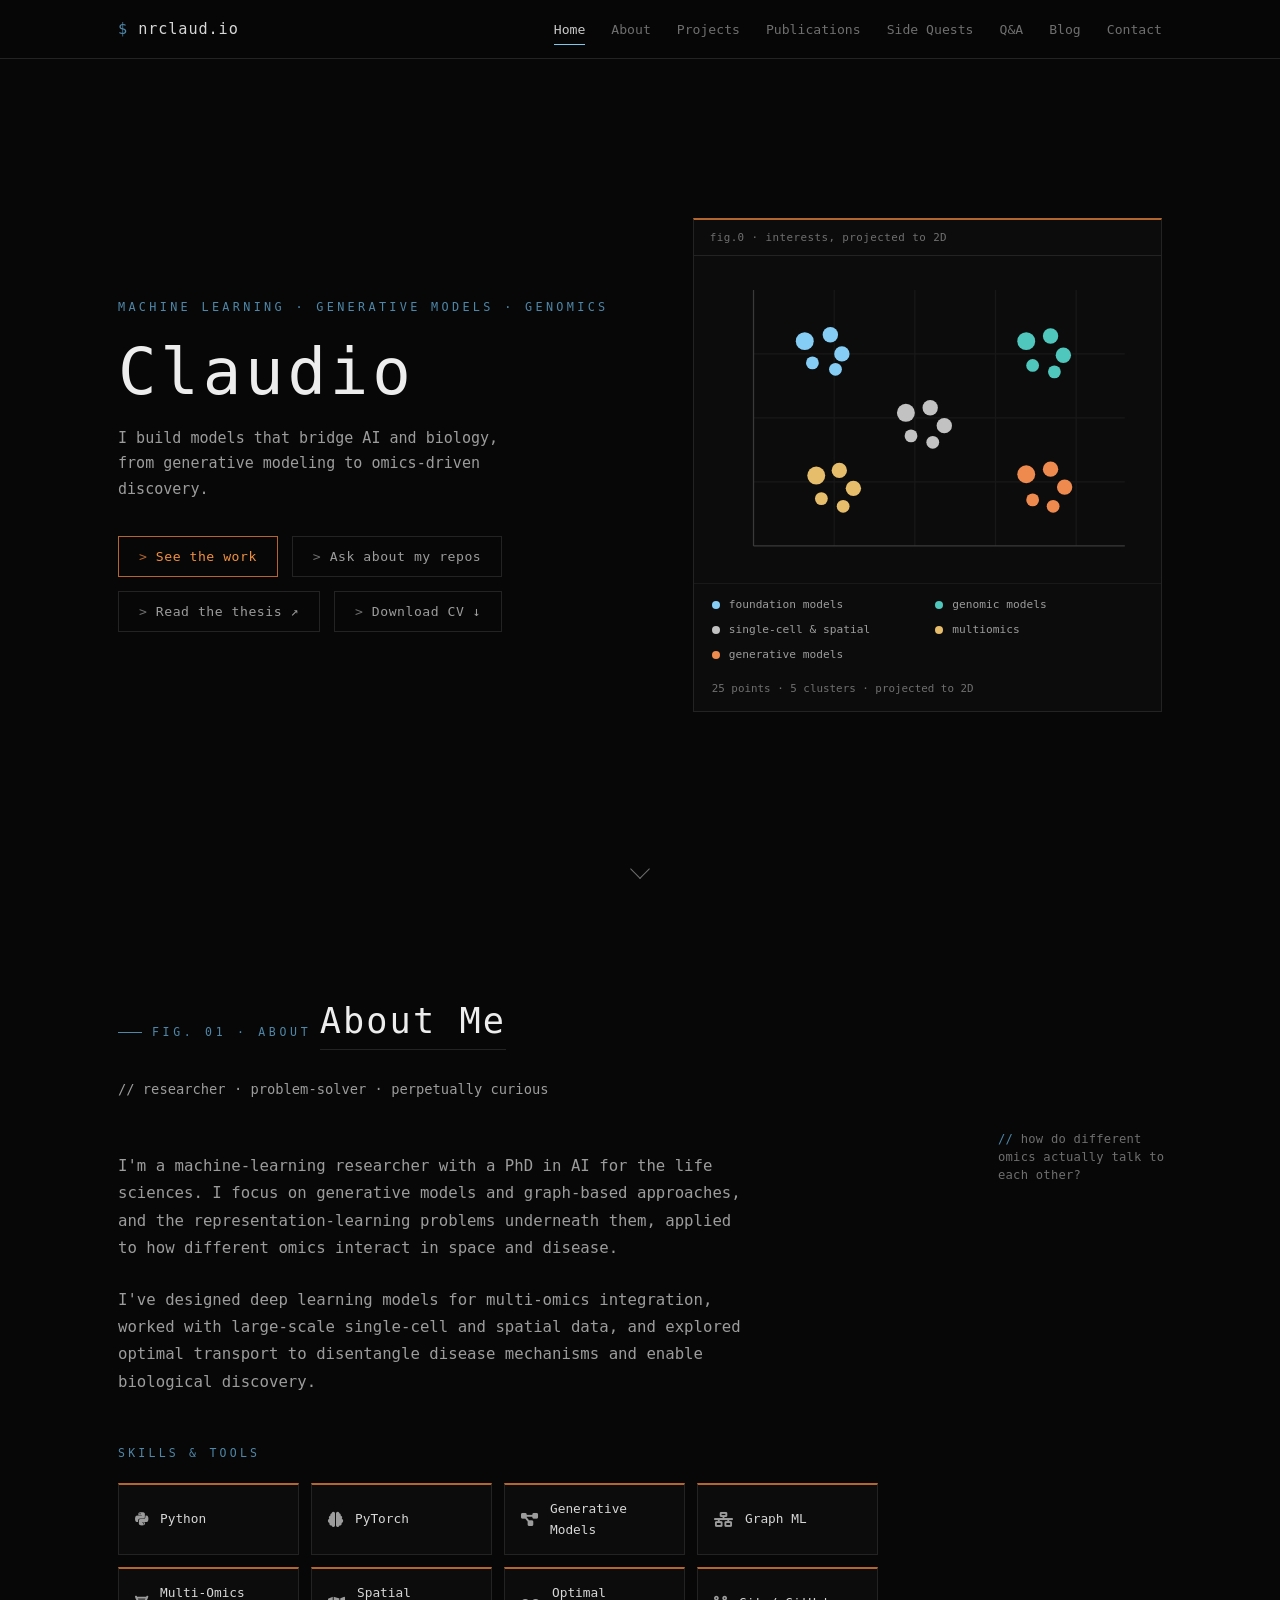
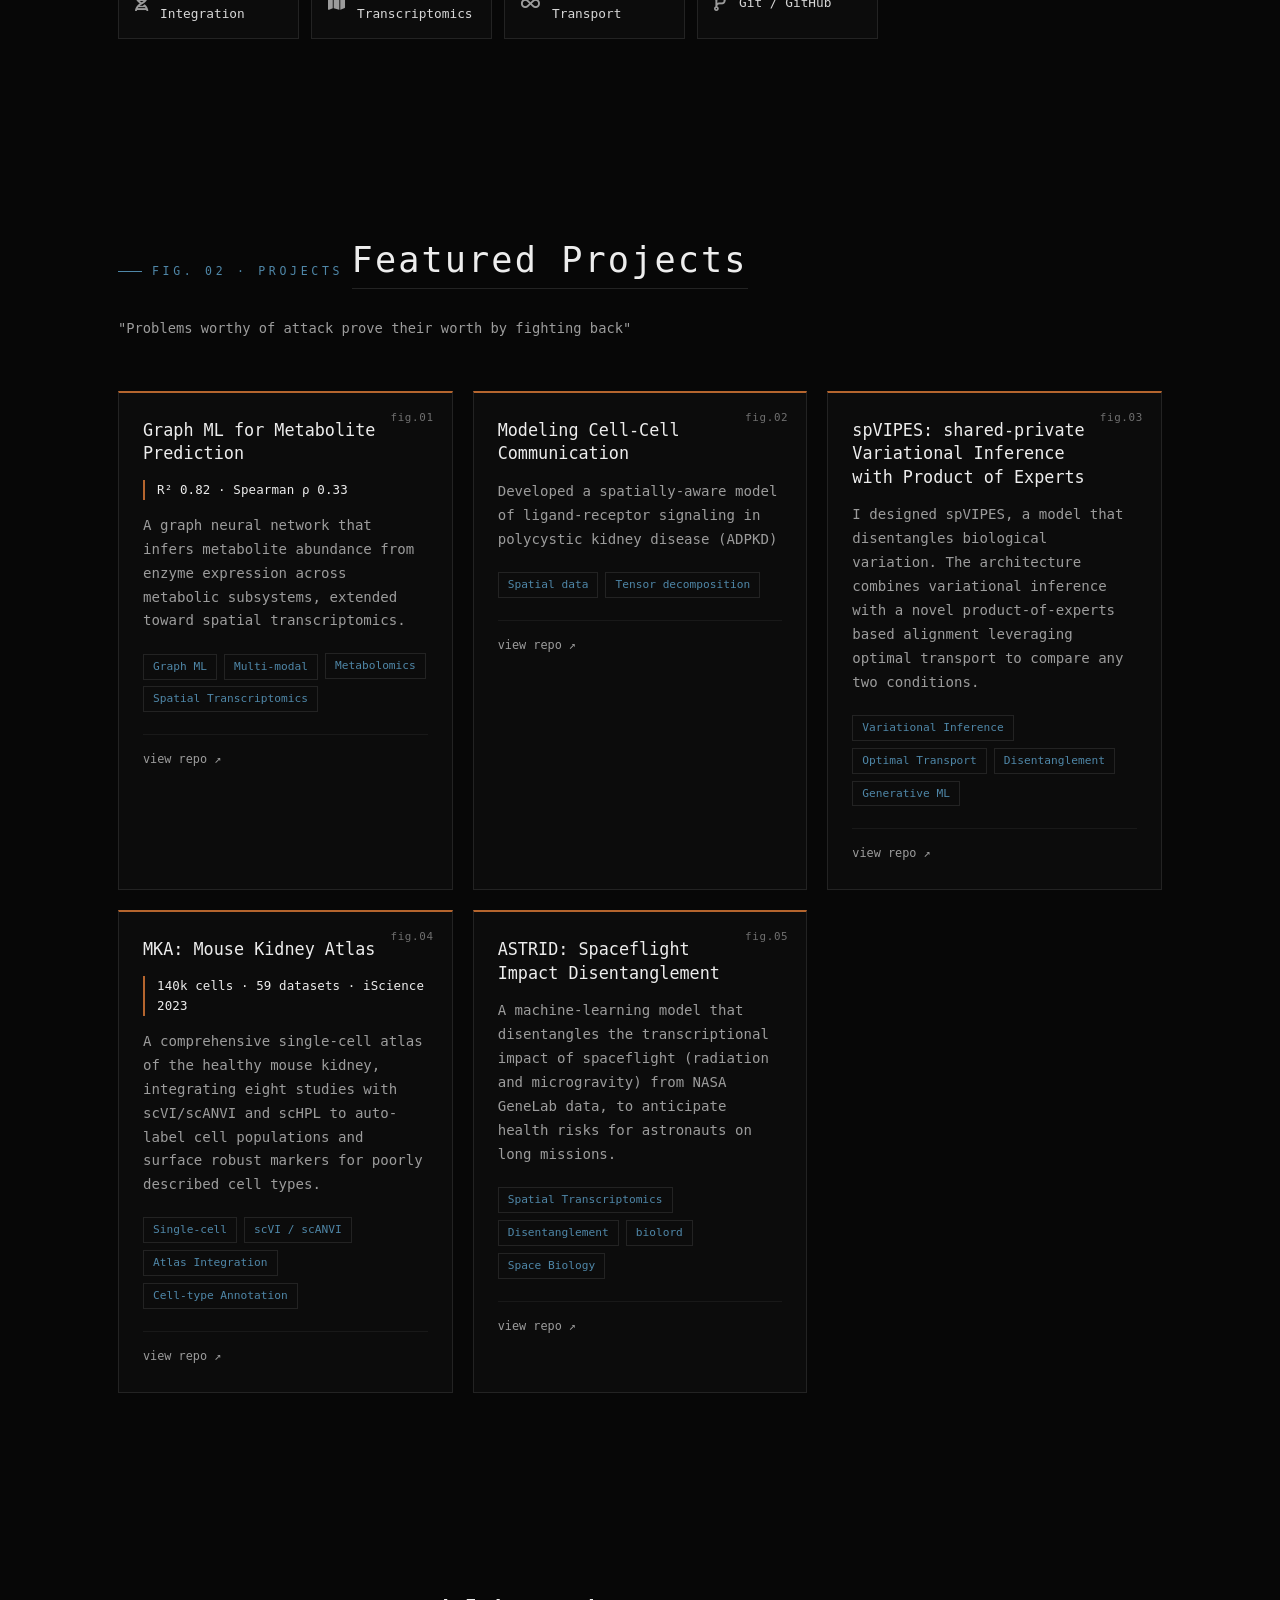
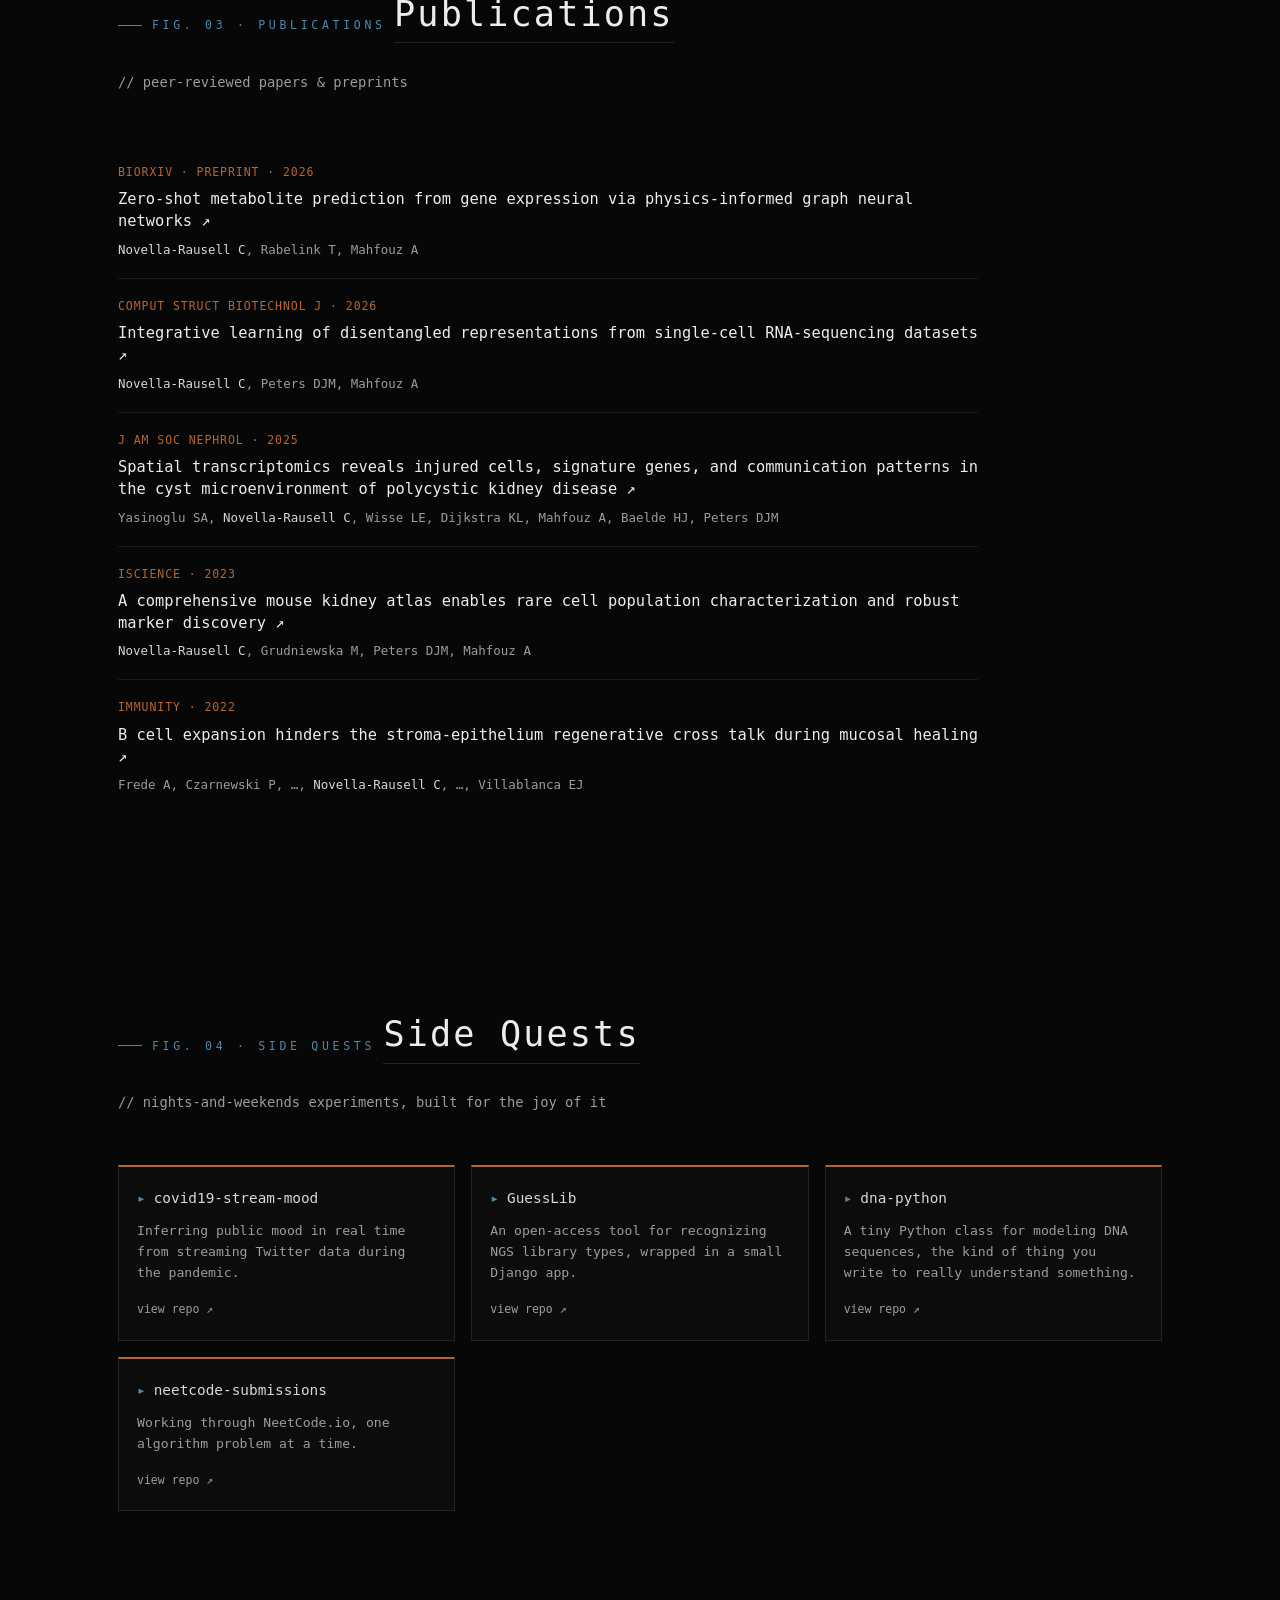
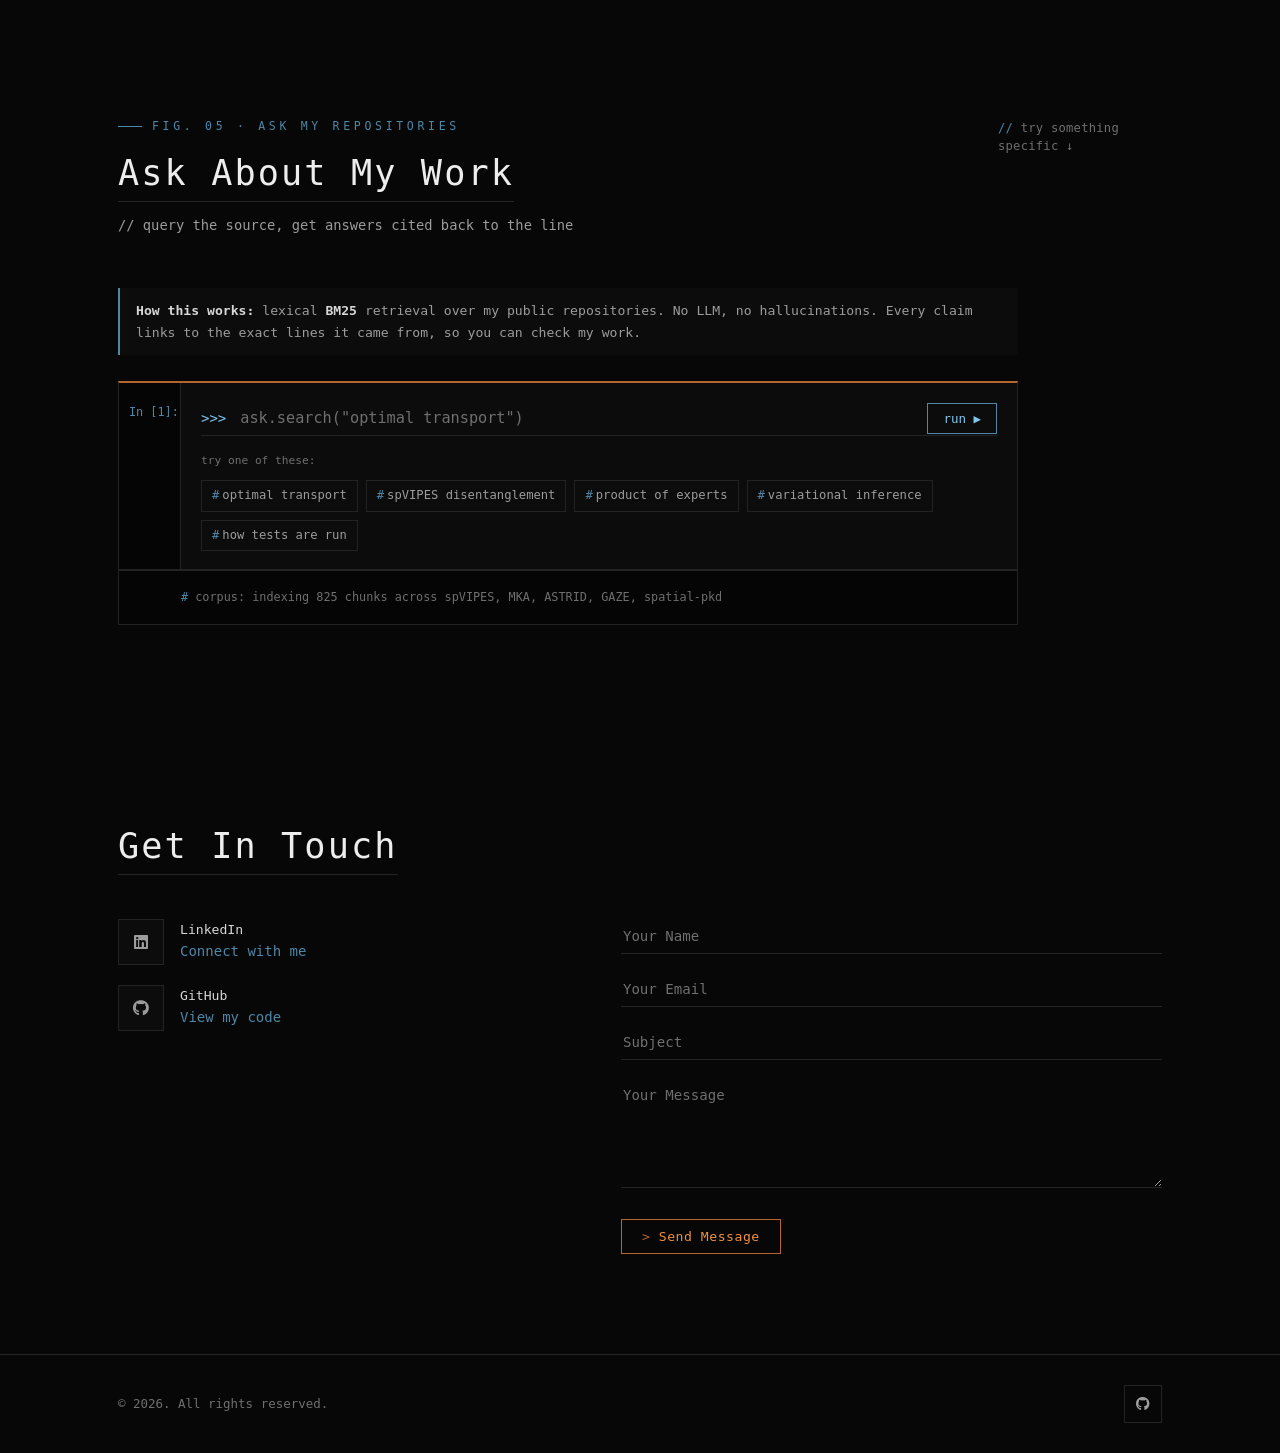
==== index.html @ 0f5644fe "Trim the hero closer Drop "one latent variable at a time"; the hero line ends at "omics-driven disco" ====
<!DOCTYPE html>
<html lang="en">
<head>
    <meta charset="UTF-8">
    <meta name="viewport" content="width=device-width, initial-scale=1.0">
    <title>Claudio Novella-Rausell · ML researcher</title>
    <meta name="description" content="Machine learning researcher building generative models for genomics and the life sciences: diffusion, transformers, and representation learning.">

    <!-- Open Graph / social preview (LinkedIn, applications, etc.) -->
    <meta property="og:title" content="Claudio Novella-Rausell · Machine learning researcher">
    <meta property="og:description" content="I build generative and representation-learning models (diffusion, transformers, optimal transport) and apply them to genomics and the life sciences.">
    <meta property="og:type" content="website">
    <meta property="og:url" content="https://nrclaud.io/">
    <meta name="twitter:card" content="summary">

    <!-- CSS -->
    <link rel="stylesheet" href="css/style.css">

    <!-- Font Awesome for icons -->
    <link rel="stylesheet" href="https://cdnjs.cloudflare.com/ajax/libs/font-awesome/6.0.0/css/all.min.css">
    <!-- Type is the system monospace stack; no web font needed -->
</head>
<body>

<!-- Navigation -->
<nav class="navbar">
    <div class="nav-container">
        <div class="nav-logo">
            <a href="#home">nrclaud.io</a>
        </div>
        <div class="nav-menu">
            <a href="#home" class="nav-link">Home</a>
            <a href="#about" class="nav-link">About</a>
            <a href="#projects" class="nav-link">Projects</a>
            <a href="#publications" class="nav-link">Publications</a>
            <a href="#quests" class="nav-link">Side Quests</a>
            <a href="#qa" class="nav-link">Q&A</a>
            <a href="blog/index.html" class="nav-link">Blog</a>
            <a href="#contact" class="nav-link">Contact</a>
        </div>
        <div class="hamburger">
            <span class="bar"></span>
            <span class="bar"></span>
            <span class="bar"></span>
        </div>
    </div>
</nav>

<!-- Hero Section -->
<section id="home" class="hero">
    <div class="hero-container">
        <div class="hero-content">
            <p class="hero-kicker">Machine learning · Generative models · Genomics</p>
            <h1 class="hero-title">Claudio</h1>
            <p class="hero-description">
                I build models that bridge AI and biology, from generative modeling
                to omics-driven discovery.
            </p>
            <div class="hero-buttons">
                <a href="#projects" class="btn btn-primary">See the work</a>
                <a href="#qa" class="btn btn-secondary">Ask about my repos</a>
                <a href="https://scholarlypublications.universiteitleiden.nl/handle/1887/4247894" class="btn btn-secondary" target="_blank" rel="noopener">Read the thesis &#8599;</a>
                <a href="cv.pdf" class="btn btn-secondary" download="Claudio-CV.pdf">Download CV &#8595;</a>
            </div>
        </div>

        <figure class="hero-figure" aria-hidden="true">
            <svg viewBox="0 0 340 240" role="img" aria-label="A scatter plot of research interests: foundation models, genomic models, single-cell and spatial, multiomics, and generative models">
                <!-- faint grid -->
                <g stroke="#181818" stroke-width="1">
                    <line x1="97"  y1="14" x2="97"  y2="214"/>
                    <line x1="160" y1="14" x2="160" y2="214"/>
                    <line x1="223" y1="14" x2="223" y2="214"/>
                    <line x1="286" y1="14" x2="286" y2="214"/>
                    <line x1="34" y1="64"  x2="324" y2="64"/>
                    <line x1="34" y1="114" x2="324" y2="114"/>
                    <line x1="34" y1="164" x2="324" y2="164"/>
                </g>
                <!-- axes -->
                <line x1="34" y1="14" x2="34" y2="214" stroke="#3a3a3a" stroke-width="1"/>
                <line x1="34" y1="214" x2="324" y2="214" stroke="#3a3a3a" stroke-width="1"/>

                <!-- foundation models (gulf blue) -->
                <g fill="#86cdf5">
                    <circle class="dot" cx="74"  cy="54"  r="7" style="animation-delay:.0s"/>
                    <circle class="dot" cx="94"  cy="49"  r="6" style="animation-delay:.5s"/>
                    <circle class="dot" cx="103" cy="64"  r="6" style="animation-delay:1.0s"/>
                    <circle class="dot" cx="80"  cy="71"  r="5" style="animation-delay:1.5s"/>
                    <circle class="dot" cx="98"  cy="76"  r="5" style="animation-delay:2.0s"/>
                </g>
                <!-- genomic models (teal) -->
                <g fill="#4fc7bd">
                    <circle class="dot" cx="247" cy="54"  r="7" style="animation-delay:.3s"/>
                    <circle class="dot" cx="266" cy="50"  r="6" style="animation-delay:.8s"/>
                    <circle class="dot" cx="276" cy="65"  r="6" style="animation-delay:1.3s"/>
                    <circle class="dot" cx="252" cy="73"  r="5" style="animation-delay:1.8s"/>
                    <circle class="dot" cx="269" cy="78"  r="5" style="animation-delay:2.3s"/>
                </g>
                <!-- single-cell & spatial (grey) -->
                <g fill="#c2c2c2">
                    <circle class="dot" cx="153" cy="110" r="7" style="animation-delay:.15s"/>
                    <circle class="dot" cx="172" cy="106" r="6" style="animation-delay:.65s"/>
                    <circle class="dot" cx="183" cy="120" r="6" style="animation-delay:1.15s"/>
                    <circle class="dot" cx="157" cy="128" r="5" style="animation-delay:1.65s"/>
                    <circle class="dot" cx="174" cy="133" r="5" style="animation-delay:2.15s"/>
                </g>
                <!-- multiomics (gold) -->
                <g fill="#e6bd6a">
                    <circle class="dot" cx="83"  cy="159" r="7" style="animation-delay:.4s"/>
                    <circle class="dot" cx="101" cy="155" r="6" style="animation-delay:.9s"/>
                    <circle class="dot" cx="112" cy="169" r="6" style="animation-delay:1.4s"/>
                    <circle class="dot" cx="87"  cy="177" r="5" style="animation-delay:1.9s"/>
                    <circle class="dot" cx="104" cy="183" r="5" style="animation-delay:2.4s"/>
                </g>
                <!-- generative models (gulf orange) -->
                <g fill="#ef8a4f">
                    <circle class="dot" cx="247" cy="158" r="7" style="animation-delay:.25s"/>
                    <circle class="dot" cx="266" cy="154" r="6" style="animation-delay:.75s"/>
                    <circle class="dot" cx="277" cy="168" r="6" style="animation-delay:1.25s"/>
                    <circle class="dot" cx="252" cy="178" r="5" style="animation-delay:1.75s"/>
                    <circle class="dot" cx="268" cy="183" r="5" style="animation-delay:2.25s"/>
                </g>
            </svg>
            <ul class="fig-legend">
                <li><span class="sw" style="background:#86cdf5"></span>foundation models</li>
                <li><span class="sw" style="background:#4fc7bd"></span>genomic models</li>
                <li><span class="sw" style="background:#c2c2c2"></span>single-cell &amp; spatial</li>
                <li><span class="sw" style="background:#e6bd6a"></span>multiomics</li>
                <li><span class="sw" style="background:#ef8a4f"></span>generative models</li>
            </ul>
            <figcaption>25 points &middot; 5 clusters &middot; projected to 2D</figcaption>
        </figure>
    </div>
    <div class="scroll-indicator">
        <div class="scroll-arrow"></div>
    </div>
</section>

<!-- About Section -->
<section id="about" class="about">
    <div class="container">
        <aside class="margin-note" style="top: 130px; right: 24px;">how do different omics actually talk to each other?</aside>
        <div class="section-header">
            <div class="fig-label">Fig. 01 &middot; About</div>
            <h2 class="section-title">About Me</h2>
            <p class="section-subtitle">// researcher · problem-solver · perpetually curious</p>
        </div>
        <div class="about-content">
            <div class="about-text">
                <p>
                    I'm a machine-learning researcher with a PhD in AI for the life sciences.
                    I focus on generative models and graph-based approaches, and the representation-learning
                    problems underneath them, applied to how different omics interact in space and disease.
                </p>
                <p>
                    I've designed deep learning models for multi-omics integration, worked with large-scale single-cell and spatial data,
                    and explored optimal transport to disentangle disease mechanisms and enable biological discovery.
                </p>

                <div class="skills">
                    <h3>Skills & Tools</h3>
                    <div class="skills-grid">
                        <div class="skill-item"><i class="fab fa-python"></i> <span>Python</span></div>
                        <div class="skill-item"><i class="fas fa-brain"></i> <span>PyTorch</span></div>
                        <div class="skill-item"><i class="fas fa-project-diagram"></i> <span>Generative Models</span></div>
                        <div class="skill-item"><i class="fas fa-network-wired"></i> <span>Graph ML</span></div>
                        <div class="skill-item"><i class="fas fa-dna"></i> <span>Multi-Omics Integration</span></div>
                        <div class="skill-item"><i class="fas fa-map"></i> <span>Spatial Transcriptomics</span></div>
                        <div class="skill-item"><i class="fas fa-infinity"></i> <span>Optimal Transport</span></div>
                        <div class="skill-item"><i class="fas fa-code-branch"></i> <span>Git / GitHub</span></div>
                    </div>
                </div>
            </div>
        </div>
    </div>
</section>

<!-- Projects Section -->
<section id="projects" class="projects">
    <div class="container">
        <div class="section-header">
            <div class="fig-label">Fig. 02 &middot; Projects</div>
            <h2 class="section-title">Featured Projects</h2>
            <p class="section-subtitle">"Problems worthy of attack prove their worth by fighting back"</p>
        </div>
        <div class="projects-grid">
            <a class="project-card" href="https://github.com/nrclaudio/GAZE" target="_blank" rel="noopener">
                <div class="project-content">
                    <h3 class="project-title">Graph ML for Metabolite Prediction</h3>
                    <p class="project-metric">R&sup2; 0.82 &middot; Spearman ρ 0.33</p>
                    <p class="project-description">
                        A graph neural network that infers metabolite abundance from enzyme
                        expression across metabolic subsystems, extended toward spatial transcriptomics.
                    </p>
                    <div class="project-technologies">
                        <span class="tech-tag">Graph ML</span>
                        <span class="tech-tag">Multi-modal</span>
                        <span class="tech-tag">Metabolomics</span>
                        <span class="tech-tag">Spatial Transcriptomics</span>
                    </div>
                </div>
            </a>

            <a class="project-card" href="https://github.com/nrclaudio/spatial-pkd" target="_blank" rel="noopener">
                <div class="project-content">
                    <h3 class="project-title">Modeling Cell-Cell Communication</h3>
                    <p class="project-description">
                        Developed a spatially-aware model of ligand-receptor signaling in polycystic kidney disease (ADPKD)
                    </p>
                    <div class="project-technologies">
                        <span class="tech-tag">Spatial data</span>
                        <span class="tech-tag">Tensor decomposition</span>
                    </div>
                </div>
            </a>

            <a class="project-card" href="https://github.com/nrclaudio/spVIPES" target="_blank" rel="noopener">
                <div class="project-content">
                    <h3 class="project-title">spVIPES: shared-private Variational Inference with Product of Experts</h3>
                    <p class="project-description">
                        I designed spVIPES, a model that disentangles biological variation.
                        The architecture combines variational inference with a novel product-of-experts based alignment leveraging optimal transport to compare any two conditions.
                    </p>
                    <div class="project-technologies">
                        <span class="tech-tag">Variational Inference</span>
                        <span class="tech-tag">Optimal Transport</span>
                        <span class="tech-tag">Disentanglement</span>
                        <span class="tech-tag">Generative ML</span>
                    </div>
                </div>
            </a>

            <a class="project-card" href="https://github.com/nrclaudio/MKA" target="_blank" rel="noopener">
                <div class="project-content">
                    <h3 class="project-title">MKA: Mouse Kidney Atlas</h3>
                    <p class="project-metric">140k cells &middot; 59 datasets &middot; iScience 2023</p>
                    <p class="project-description">
                        A comprehensive single-cell atlas of the healthy mouse kidney, integrating eight studies
                        with scVI/scANVI and scHPL to auto-label cell populations and surface robust markers
                        for poorly described cell types.
                    </p>
                    <div class="project-technologies">
                        <span class="tech-tag">Single-cell</span>
                        <span class="tech-tag">scVI / scANVI</span>
                        <span class="tech-tag">Atlas Integration</span>
                        <span class="tech-tag">Cell-type Annotation</span>
                    </div>
                </div>
            </a>

            <a class="project-card" href="https://github.com/nrclaudio/ASTRID" target="_blank" rel="noopener">
                <div class="project-content">
                    <h3 class="project-title">ASTRID: Spaceflight Impact Disentanglement</h3>
                    <p class="project-description">
                        A machine-learning model that disentangles the transcriptional impact of spaceflight
                        (radiation and microgravity) from NASA GeneLab data, to anticipate health
                        risks for astronauts on long missions.
                    </p>
                    <div class="project-technologies">
                        <span class="tech-tag">Spatial Transcriptomics</span>
                        <span class="tech-tag">Disentanglement</span>
                        <span class="tech-tag">biolord</span>
                        <span class="tech-tag">Space Biology</span>
                    </div>
                </div>
            </a>

        </div>
    </div>
</section>

<!-- Publications Section -->
<section id="publications" class="publications">
    <div class="container">
        <div class="section-header">
            <div class="fig-label">Fig. 03 &middot; Publications</div>
            <h2 class="section-title">Publications</h2>
            <p class="section-subtitle">// peer-reviewed papers &amp; preprints</p>
        </div>
        <ol class="pub-list">
            <li class="pub">
                <div class="pub-venue">bioRxiv &middot; Preprint &middot; 2026</div>
                <a class="pub-title" href="https://www.biorxiv.org/content/10.64898/2026.06.29.735073v1" target="_blank" rel="noopener">Zero-shot metabolite prediction from gene expression via physics-informed graph neural networks &#8599;</a>
                <div class="pub-authors"><span class="me">Novella-Rausell C</span>, Rabelink T, Mahfouz A</div>
            </li>
            <li class="pub">
                <div class="pub-venue">Comput Struct Biotechnol J &middot; 2026</div>
                <a class="pub-title" href="https://doi.org/10.34133/csbj.0015" target="_blank" rel="noopener">Integrative learning of disentangled representations from single-cell RNA-sequencing datasets &#8599;</a>
                <div class="pub-authors"><span class="me">Novella-Rausell C</span>, Peters DJM, Mahfouz A</div>
            </li>
            <li class="pub">
                <div class="pub-venue">J Am Soc Nephrol &middot; 2025</div>
                <a class="pub-title" href="https://doi.org/10.1681/asn.0000000894" target="_blank" rel="noopener">Spatial transcriptomics reveals injured cells, signature genes, and communication patterns in the cyst microenvironment of polycystic kidney disease &#8599;</a>
                <div class="pub-authors">Yasinoglu SA, <span class="me">Novella-Rausell C</span>, Wisse LE, Dijkstra KL, Mahfouz A, Baelde HJ, Peters DJM</div>
            </li>
            <li class="pub">
                <div class="pub-venue">iScience &middot; 2023</div>
                <a class="pub-title" href="https://doi.org/10.1016/j.isci.2023.106877" target="_blank" rel="noopener">A comprehensive mouse kidney atlas enables rare cell population characterization and robust marker discovery &#8599;</a>
                <div class="pub-authors"><span class="me">Novella-Rausell C</span>, Grudniewska M, Peters DJM, Mahfouz A</div>
            </li>
            <li class="pub">
                <div class="pub-venue">Immunity &middot; 2022</div>
                <a class="pub-title" href="https://doi.org/10.1016/j.immuni.2022.11.002" target="_blank" rel="noopener">B cell expansion hinders the stroma-epithelium regenerative cross talk during mucosal healing &#8599;</a>
                <div class="pub-authors">Frede A, Czarnewski P, &hellip;, <span class="me">Novella-Rausell C</span>, &hellip;, Villablanca EJ</div>
            </li>
        </ol>
    </div>
</section>

<!-- Side Quests Section -->
<section id="quests" class="quests">
    <div class="container">
        <div class="section-header">
            <div class="fig-label">Fig. 04 &middot; Side Quests</div>
            <h2 class="section-title">Side Quests</h2>
            <p class="section-subtitle">// nights-and-weekends experiments, built for the joy of it</p>
        </div>
        <div class="quest-grid">
            <a class="quest-card" href="https://github.com/nrclaudio/covid19-stream-mood" target="_blank" rel="noopener">
                <div class="quest-name">covid19-stream-mood</div>
                <p class="quest-desc">Inferring public mood in real time from streaming Twitter data during the pandemic.</p>
                <span class="quest-arrow">view repo &#8599;</span>
            </a>
            <a class="quest-card" href="https://github.com/nrclaudio/GuessLib" target="_blank" rel="noopener">
                <div class="quest-name">GuessLib</div>
                <p class="quest-desc">An open-access tool for recognizing NGS library types, wrapped in a small Django app.</p>
                <span class="quest-arrow">view repo &#8599;</span>
            </a>
            <a class="quest-card" href="https://github.com/nrclaudio/dna-python" target="_blank" rel="noopener">
                <div class="quest-name">dna-python</div>
                <p class="quest-desc">A tiny Python class for modeling DNA sequences, the kind of thing you write to really understand something.</p>
                <span class="quest-arrow">view repo &#8599;</span>
            </a>
            <a class="quest-card" href="https://github.com/nrclaudio/neetcode-submissions" target="_blank" rel="noopener">
                <div class="quest-name">neetcode-submissions</div>
                <p class="quest-desc">Working through NeetCode.io, one algorithm problem at a time.</p>
                <span class="quest-arrow">view repo &#8599;</span>
            </a>
        </div>
    </div>
</section>

<!-- Q&A Section -->
<section id="qa" class="qa-section">
    <div class="container">
        <aside class="margin-note" style="top: 8px; right: 24px;">try something specific &darr;</aside>
        <div class="section-header">
            <div class="fig-label">Fig. 05 &middot; Ask my repositories</div>
            <h2 class="section-title">Ask About My Work</h2>
            <p class="section-subtitle">// query the source, get answers cited back to the line</p>
        </div>
        <div class="qa-preview">
            <p class="qa-note">
                <b>How this works:</b> lexical <b>BM25</b> retrieval over my public repositories.
                No LLM, no hallucinations. Every claim links to the exact lines it came from,
                so you can check my work.
            </p>

            <!-- Notebook query cell -->
            <div class="notebook" id="qa-notebook">
                <div class="cell">
                    <div class="cell-gutter">In&#8202;[1]:</div>
                    <div class="cell-body">
                        <div class="cell-input">
                            <span class="prompt">&gt;&gt;&gt;</span>
                            <input
                                type="text"
                                id="search-input"
                                placeholder="ask.search(&quot;optimal transport&quot;)"
                                autocomplete="off"
                            >
                            <button id="search-btn">run &#9654;</button>
                        </div>
                        <div class="example-chips">
                            <span class="chip-label">try one of these:</span>
                            <span class="chip" data-q="optimal transport">optimal transport</span>
                            <span class="chip" data-q="how does spVIPES disentangle variation">spVIPES disentanglement</span>
                            <span class="chip" data-q="product of experts">product of experts</span>
                            <span class="chip" data-q="variational inference">variational inference</span>
                            <span class="chip" data-q="how are the tests run">how tests are run</span>
                        </div>
                    </div>
                </div>

                <div class="loading" id="loading">running retrieval over the corpus&hellip;</div>

                <div class="cell answer-section" id="answer-section">
                    <div class="cell-gutter out">Out[1]:</div>
                    <div class="cell-body">
                        <h3>Answer</h3>
                        <div id="answer-content"></div>
                    </div>
                </div>

                <div class="qa-footer">
                    <p>corpus: indexing <span id="chunk-count"></span> chunks across <span id="repo-list"></span></p>
                </div>
            </div>
        </div>
    </div>
</section>

<!-- Contact Section -->
<section id="contact" class="contact">
    <div class="container">
        <div class="section-header">
            <h2 class="section-title">Get In Touch</h2>
        </div>
        <div class="contact-content">
            <div class="contact-info">
                <div class="contact-item">
                    <div class="contact-icon">
                        <i class="fab fa-linkedin"></i>
                    </div>
                    <div class="contact-details">
                        <h4>LinkedIn</h4>
                        <a href="https://linkedin.com/in/nrclaudio" target="_blank">Connect with me</a>
                    </div>
                </div>
                <div class="contact-item">
                    <div class="contact-icon">
                        <i class="fab fa-github"></i>
                    </div>
                    <div class="contact-details">
                        <h4>GitHub</h4>
                        <a href="https://github.com/nrclaudio" target="_blank">View my code</a>
                    </div>
                </div>
            </div>
            <form class="contact-form">
                <div class="form-group">
                    <input type="text" id="name" name="name" placeholder="Your Name" required>
                </div>
                <div class="form-group">
                    <input type="email" id="email" name="email" placeholder="Your Email" required>
                </div>
                <div class="form-group">
                    <input type="text" id="subject" name="subject" placeholder="Subject" required>
                </div>
                <div class="form-group">
                    <textarea id="message" name="message" placeholder="Your Message" rows="5" required></textarea>
                </div>
                <button type="submit" class="btn btn-primary">Send Message</button>
            </form>
        </div>
    </div>
</section>

<!-- Footer -->
<footer class="footer">
    <div class="container">
        <div class="footer-content">
            <div class="footer-text">
                <p>&copy; 2026. All rights reserved.</p>
            </div>
            <div class="social-links">
                <a href="https://github.com/nrclaudio" target="_blank" class="social-link">
                    <i class="fab fa-github"></i>
                </a>
            </div>
        </div>
    </div>
</footer>

<!-- JavaScript -->
<script src="js/script.js"></script>
</body>
</html>
---- css/style.css ----
/* ==========================================================================
   nrclaud.io · GLYPH48 terminal theme
   Near-black phosphor terminal: monospace, greyscale hierarchy, a single
   green glow for life. Restrained. One indulgence.
   ========================================================================== */

:root {
    --bg:         #070707;  /* near-black terminal ground         */
    --panel:      #0c0c0c;  /* raised panels / cards              */
    --sunk:       #050505;  /* recessed strips                    */
    --fg:         #d7d7d7;  /* primary text                       */
    --art:        #ededed;  /* brightest text                     */
    --dim:        #9c9c9c;  /* secondary text                     */
    --faint:      #6f6f6f;  /* tertiary / captions                */
    --line:       #232323;  /* hairline borders                   */
    --line-soft:  #191919;  /* fainter hairline                   */
    /* Gulf livery accents: powder-blue field, marigold stripe    */
    --glow:       #9bd7f7;  /* bright gulf blue, the glow         */
    --blue:       #7ec8f0;  /* gulf powder blue, text weight      */
    --blue-dim:   #4f87a8;  /* muted gulf blue                    */
    --orange:     #f0913f;  /* gulf marigold orange               */
    --orange-dim: #b5652e;  /* muted gulf orange                  */

    --mono: ui-monospace, 'SF Mono', 'Menlo', 'DejaVu Sans Mono', 'Consolas', monospace;
}

/* Reset */
* { margin: 0; padding: 0; box-sizing: border-box; }
html { scroll-behavior: smooth; }

body {
    font-family: var(--mono);
    font-size: 14px;
    line-height: 1.6;
    color: var(--fg);
    background: var(--bg);
    overflow-x: hidden;
    -webkit-font-smoothing: antialiased;
    text-rendering: optimizeLegibility;
}

.container {
    max-width: 1100px;
    margin: 0 auto;
    padding: 0 28px;
    position: relative;
}

h1, h2, h3, h4, h5, h6 { font-weight: normal; line-height: 1.2; }
a { text-decoration: none; color: inherit; cursor: pointer; }

::selection { background: var(--fg); color: var(--bg); }

/* ------- Shared terminal bits -------------------------------------------- */

.fig-label {
    font-family: var(--mono);
    font-size: 0.72rem;
    letter-spacing: 0.32em;
    text-transform: uppercase;
    color: var(--blue-dim);
    margin-bottom: 16px;
    display: inline-flex;
    align-items: center;
    gap: 10px;
}
.fig-label::before {
    content: "";
    width: 24px;
    height: 1px;
    background: var(--blue-dim);
}

/* Margin notes: mono "comments" instead of handwriting */
.margin-note {
    position: absolute;
    font-family: var(--mono);
    font-size: 0.76rem;
    line-height: 1.5;
    color: var(--faint);
    width: 168px;
    pointer-events: none;
    letter-spacing: 0.02em;
}
.margin-note::before { content: "// "; color: var(--blue-dim); }

/* ------- Buttons --------------------------------------------------------- */

.btn {
    display: inline-block;
    padding: 9px 20px;
    font-family: var(--mono);
    font-size: 0.82rem;
    letter-spacing: 0.04em;
    text-align: center;
    border: 1px solid var(--line);
    background: transparent;
    color: var(--dim);
    cursor: pointer;
    transition: color 0.16s ease, border-color 0.16s ease, text-shadow 0.16s ease;
}
.btn::before { content: "> "; color: var(--faint); transition: color 0.16s ease; }
.btn:hover { color: var(--fg); border-color: var(--faint); }
.btn-primary { color: var(--orange); border-color: var(--orange-dim); }
.btn-primary:hover {
    color: #ffb066;
    border-color: var(--orange);
    text-shadow: 0 0 8px rgba(240, 145, 63, 0.5);
}
.btn-primary::before { content: "> "; color: var(--orange-dim); }
.btn-primary:hover::before { color: var(--orange); }

/* ------- Navigation ------------------------------------------------------ */

.navbar {
    position: fixed;
    top: 0;
    width: 100%;
    background: rgba(7, 7, 7, 0.82);
    backdrop-filter: blur(8px);
    border-bottom: 1px solid var(--line);
    z-index: 1000;
}
.nav-container {
    max-width: 1100px;
    margin: 0 auto;
    padding: 0 28px;
    display: flex;
    justify-content: space-between;
    align-items: center;
    height: 58px;
}
.nav-logo a {
    font-family: var(--mono);
    font-size: 0.95rem;
    color: var(--fg);
    letter-spacing: 0.06em;
}
.nav-logo a::before { content: "$ "; color: var(--blue-dim); }
.nav-menu { display: flex; gap: 26px; }
.nav-link {
    font-family: var(--mono);
    font-size: 0.82rem;
    color: var(--faint);
    position: relative;
    padding: 4px 0;
    transition: color 0.16s ease;
}
.nav-link::after {
    content: "";
    position: absolute;
    left: 0; bottom: -1px;
    width: 0; height: 1px;
    background: var(--blue);
    transition: width 0.2s ease;
}
.nav-link:hover { color: var(--dim); }
.nav-link.active { color: var(--fg); }
.nav-link:hover::after, .nav-link.active::after { width: 100%; }

.hamburger { display: none; flex-direction: column; cursor: pointer; gap: 5px; }
.bar { width: 22px; height: 1.5px; background: var(--dim); transition: 0.3s; }

/* ------- Hero ------------------------------------------------------------ */

.hero {
    min-height: 100vh;
    display: flex;
    align-items: center;
    position: relative;
    padding: 90px 0 60px;
}
.hero-container {
    max-width: 1100px;
    margin: 0 auto;
    padding: 0 28px;
    display: grid;
    grid-template-columns: 1.05fr 0.95fr;
    gap: 56px;
    align-items: center;
    width: 100%;
}
.hero-content { animation: rise 0.7s ease-out both; }
.hero-kicker {
    font-family: var(--mono);
    font-size: 0.74rem;
    letter-spacing: 0.28em;
    text-transform: uppercase;
    color: var(--blue-dim);
    margin-bottom: 22px;
}
.hero-title {
    font-size: clamp(2.6rem, 6vw, 4rem);
    font-weight: normal;
    letter-spacing: 0.06em;
    line-height: 1.05;
    color: var(--art);
    margin-bottom: 20px;
}
.hero-title .amp { color: var(--blue); }
.hero-role {
    font-family: var(--mono);
    font-size: 1rem;
    color: var(--blue);
    line-height: 1.4;
    margin-bottom: 22px;
    letter-spacing: 0.01em;
}
.hero-role::before { content: "// "; color: var(--blue-dim); }
.hero-description {
    font-size: 0.94rem;
    color: var(--dim);
    max-width: 46ch;
    margin-bottom: 34px;
    line-height: 1.7;
}
.hero-buttons { display: flex; gap: 14px; flex-wrap: wrap; }

/* Terminal panel figure (flat, hairline, no tape/rotation) */
.hero-figure {
    position: relative;
    background: var(--panel);
    border: 1px solid var(--line);
    border-top: 2px solid var(--orange-dim);
    padding: 0;
    animation: rise 0.7s ease-out 0.1s both;
}
.hero-figure::before {
    content: "fig.0 · interests, projected to 2D";
    display: block;
    font-family: var(--mono);
    font-size: 0.68rem;
    letter-spacing: 0.04em;
    color: var(--faint);
    padding: 9px 16px;
    border-bottom: 1px solid var(--line);
}
.hero-figure svg { display: block; width: 100%; height: auto; padding: 16px 16px 4px; }
.fig-legend {
    list-style: none;
    margin: 0;
    padding: 12px 18px 16px;
    border-top: 1px solid var(--line-soft);
    display: grid;
    grid-template-columns: 1fr 1fr;
    gap: 7px 16px;
}
.fig-legend li {
    display: flex;
    align-items: center;
    gap: 9px;
    font-family: var(--mono);
    font-size: 0.7rem;
    color: var(--dim);
}
.fig-legend .sw {
    width: 8px;
    height: 8px;
    border-radius: 50%;
    flex-shrink: 0;
}
.hero-figure figcaption {
    font-family: var(--mono);
    font-size: 0.68rem;
    color: var(--faint);
    padding: 0 18px 14px;
}
/* Tape is a paper artifact; retire it in the terminal */
.tape { display: none; }

.dot { animation: twinkle 4s ease-in-out infinite; }

.scroll-indicator {
    position: absolute;
    bottom: 24px;
    left: 50%;
    transform: translateX(-50%);
    animation: bounce 2.2s infinite;
}
.scroll-arrow {
    width: 14px; height: 14px;
    border: 1.5px solid var(--faint);
    border-top: transparent;
    border-left: transparent;
    transform: rotate(45deg);
}

/* ------- Section header -------------------------------------------------- */

.section-header { margin-bottom: 52px; max-width: 720px; }
.section-title {
    display: inline-block;
    position: relative;
    font-size: clamp(1.7rem, 3.4vw, 2.2rem);
    letter-spacing: 0.06em;
    color: var(--art);
    z-index: 0;
}
.section-title::after {
    content: "";
    position: absolute;
    left: 0; right: 0; bottom: -8px;
    height: 1px;
    background: var(--line);
    z-index: -1;
}
.section-subtitle {
    font-family: var(--mono);
    font-size: 0.86rem;
    color: var(--dim);
    margin-top: 20px;
    line-height: 1.6;
}

/* ------- About ----------------------------------------------------------- */

.about { padding: 100px 0; }
.about-content { max-width: 760px; }
.about-text p {
    font-size: 0.98rem;
    color: var(--dim);
    margin-bottom: 24px;
    max-width: 66ch;
    line-height: 1.75;
}
.about-text p strong { color: var(--fg); }

.skills { margin-top: 52px; }
.skills h3 {
    font-family: var(--mono);
    font-size: 0.72rem;
    letter-spacing: 0.28em;
    text-transform: uppercase;
    color: var(--blue-dim);
    margin-bottom: 22px;
}
.skills-grid {
    display: grid;
    grid-template-columns: repeat(4, 1fr);
    gap: 12px;
}
.skill-item {
    display: flex;
    align-items: center;
    gap: 12px;
    padding: 14px 16px;
    background: var(--panel);
    border: 1px solid var(--line);
    border-top: 2px solid var(--orange-dim);
    transition: border-color 0.16s ease, border-top-color 0.16s ease, color 0.16s ease;
}
.skill-item:hover { border-color: var(--blue-dim); border-top-color: var(--orange); }
.skill-item i { font-size: 0.95rem; color: var(--dim); transition: color 0.16s ease, text-shadow 0.16s ease; }
.skill-item:hover i { color: var(--glow); text-shadow: 0 0 8px rgba(126, 200, 245,0.4); }
.skill-item span { font-family: var(--mono); font-size: 0.8rem; color: var(--fg); }

/* ------- Projects -------------------------------------------------------- */

.projects { padding: 100px 0; }
.projects-grid {
    display: grid;
    grid-template-columns: repeat(auto-fit, minmax(320px, 1fr));
    gap: 20px;
    counter-reset: project;
}
.project-card {
    display: block;
    color: inherit;
    position: relative;
    background: var(--panel);
    border: 1px solid var(--line);
    border-top: 2px solid var(--orange-dim);
    padding: 26px 24px;
    transition: border-color 0.18s ease, transform 0.18s ease;
    counter-increment: project;
}
.project-card::after {
    content: "view repo \2197";
    display: block;
    margin-top: 22px;
    padding-top: 15px;
    border-top: 1px solid var(--line-soft);
    font-family: var(--mono);
    font-size: 0.74rem;
    color: var(--dim);
    transition: color 0.16s ease, text-shadow 0.16s ease;
}
.project-card:hover::after {
    color: var(--glow);
    text-shadow: 0 0 8px rgba(126, 200, 245,0.4);
}
.project-card::before {
    content: "fig." counter(project, decimal-leading-zero);
    position: absolute;
    top: 16px; right: 18px;
    font-family: var(--mono);
    font-size: 0.68rem;
    color: var(--faint);
    letter-spacing: 0.06em;
}
.project-card:hover {
    border-color: var(--blue-dim);
    border-top-color: var(--orange);
    transform: translateY(-2px);
}
.project-title {
    font-size: 1.05rem;
    line-height: 1.4;
    color: var(--art);
    margin-bottom: 14px;
    padding-right: 44px;
}
.project-description { color: var(--dim); margin-bottom: 20px; font-size: 0.88rem; line-height: 1.7; }
.project-technologies { display: flex; flex-wrap: wrap; gap: 7px; }
.tech-tag {
    font-family: var(--mono);
    font-size: 0.7rem;
    padding: 3px 9px;
    color: var(--blue-dim);
    background: transparent;
    border: 1px solid var(--line);
}

/* Hard-number callout on a project card */
.project-metric {
    font-family: var(--mono);
    font-size: 0.78rem;
    color: var(--art);
    margin: 0 0 14px;
    padding-left: 12px;
    border-left: 2px solid var(--orange-dim);
    letter-spacing: 0.01em;
}

/* ------- Publications ---------------------------------------------------- */

.publications { padding: 100px 0; }
.pub-list { list-style: none; max-width: 860px; }
.pub { padding: 18px 0; border-bottom: 1px solid var(--line-soft); }
.pub:last-child { border-bottom: none; }
.pub-venue {
    font-family: var(--mono);
    font-size: 0.72rem;
    letter-spacing: 0.08em;
    text-transform: uppercase;
    color: var(--orange-dim);
    margin-bottom: 7px;
}
.pub-title {
    display: block;
    font-family: var(--mono);
    font-size: 0.96rem;
    color: var(--art);
    line-height: 1.45;
    transition: color 0.16s ease, text-shadow 0.16s ease;
}
.pub-title:hover { color: var(--glow); text-shadow: 0 0 8px rgba(126, 200, 245, 0.4); }
.pub-authors { font-family: var(--mono); font-size: 0.78rem; color: var(--dim); margin-top: 7px; }
.pub-authors .me { color: var(--fg); }

/* ------- Side Quests ----------------------------------------------------- */

.quests { padding: 100px 0; }
.quest-grid {
    display: grid;
    grid-template-columns: repeat(auto-fit, minmax(250px, 1fr));
    gap: 16px;
}
.quest-card {
    display: block;
    color: inherit;
    background: var(--panel);
    border: 1px solid var(--line);
    border-top: 2px solid var(--orange-dim);
    padding: 20px 18px;
    transition: border-color 0.16s ease, border-top-color 0.16s ease, transform 0.16s ease;
}
.quest-card:hover { border-color: var(--blue-dim); border-top-color: var(--orange); transform: translateY(-2px); }
.quest-name {
    display: flex;
    align-items: center;
    gap: 8px;
    font-family: var(--mono);
    font-size: 0.9rem;
    color: var(--fg);
    margin-bottom: 10px;
    word-break: break-word;
}
.quest-name::before { content: "\25B8"; color: var(--blue-dim); }
.quest-desc { font-size: 0.82rem; color: var(--dim); margin-bottom: 14px; line-height: 1.6; }
.quest-arrow { font-family: var(--mono); font-size: 0.72rem; color: var(--dim); transition: color 0.16s ease, text-shadow 0.16s ease; }
.quest-card:hover .quest-arrow { color: var(--glow); text-shadow: 0 0 8px rgba(126, 200, 245,0.4); }

/* ------- Q&A / terminal cell --------------------------------------------- */

.qa-section { padding: 100px 0; }
.qa-preview { max-width: 900px; }
.qa-note {
    font-family: var(--mono);
    font-size: 0.82rem;
    color: var(--dim);
    background: var(--panel);
    border-left: 2px solid var(--blue-dim);
    padding: 12px 16px;
    margin-bottom: 26px;
    line-height: 1.65;
}
.qa-note b { color: var(--fg); }

.notebook {
    background: var(--panel);
    border: 1px solid var(--line);
    border-top: 2px solid var(--orange-dim);
}

.cell {
    display: grid;
    grid-template-columns: 62px 1fr;
    border-bottom: 1px solid var(--line);
}
.cell:last-child { border-bottom: none; }
.cell-gutter {
    font-family: var(--mono);
    font-size: 0.74rem;
    color: var(--blue-dim);
    padding: 20px 10px;
    text-align: right;
    border-right: 1px solid var(--line);
    background: var(--sunk);
    user-select: none;
    white-space: nowrap;
}
.cell-gutter.out { color: var(--orange); }
.cell-body { padding: 18px 20px; min-width: 0; position: relative; }

.cell-input {
    display: flex;
    align-items: center;
    gap: 10px;
    border-bottom: 1px solid var(--line);
    transition: border-color 0.16s ease;
}
.cell-body:focus-within .cell-input { border-color: var(--blue-dim); }
.cell-input .prompt { font-family: var(--mono); color: var(--blue); }
#search-input {
    flex: 1;
    min-width: 0;
    font-family: var(--mono);
    font-size: 0.95rem;
    color: var(--fg);
    background: transparent;
    border: none;
    padding: 8px 4px;
}
#search-input::placeholder { color: var(--faint); }
#search-input:focus { outline: none; }
#search-btn {
    font-family: var(--mono);
    font-size: 0.78rem;
    color: var(--blue);
    background: transparent;
    border: 1px solid var(--blue-dim);
    padding: 7px 15px;
    cursor: pointer;
    transition: color 0.16s ease, border-color 0.16s ease, text-shadow 0.16s ease;
}
#search-btn:hover { color: var(--glow); border-color: var(--blue); text-shadow: 0 0 8px rgba(126, 200, 245,0.4); }

.example-chips { display: flex; flex-wrap: wrap; gap: 8px; margin-top: 16px; align-items: center; }
.chip-label {
    width: 100%;
    font-family: var(--mono);
    font-size: 0.7rem;
    color: var(--faint);
    margin-bottom: 2px;
}
.chip {
    font-family: var(--mono);
    font-size: 0.76rem;
    color: var(--dim);
    background: transparent;
    border: 1px solid var(--line);
    padding: 5px 10px;
    cursor: pointer;
    transition: color 0.16s ease, border-color 0.16s ease;
}
.chip::before { content: "#"; color: var(--blue-dim); margin-right: 3px; }
.chip:hover { color: var(--fg); border-color: var(--blue-dim); }

.loading {
    display: none;
    font-family: var(--mono);
    font-size: 0.86rem;
    color: var(--blue);
    padding: 18px 20px 18px 62px;
}
.loading::before { content: "[*] "; }

.answer-section, .results-section { display: none; }
.answer-section .cell-body h3, .results-section h3 { display: none; }

#answer-content p {
    font-size: 0.94rem;
    color: var(--fg);
    margin-bottom: 14px;
}
.answer-bullets { list-style: none; padding: 0; }
.answer-bullets li {
    padding: 12px 0 12px 20px;
    border-bottom: 1px solid var(--line-soft);
    line-height: 1.65;
    color: var(--dim);
    position: relative;
    font-size: 0.88rem;
}
.answer-bullets li::before {
    content: "▹";
    position: absolute;
    left: 0;
    color: var(--blue-dim);
}
.answer-bullets li:last-child { border-bottom: none; }

.citation {
    font-family: var(--mono);
    font-size: 0.76rem;
    color: var(--blue-dim);
    border-bottom: 1px solid var(--line);
    margin-left: 4px;
    white-space: nowrap;
    transition: color 0.16s ease, border-color 0.16s ease;
}
.citation:hover { color: var(--glow); border-color: var(--blue-dim); }

.badge {
    display: inline-block;
    font-family: var(--mono);
    padding: 1px 7px;
    font-size: 0.66rem;
    letter-spacing: 0.04em;
    margin-right: 8px;
    border: 1px solid var(--line);
    color: var(--dim);
    background: var(--sunk);
}
.badge-doc      { color: var(--blue-dim); border-color: var(--line); }
.badge-code     { color: var(--fg); border-color: var(--faint); }
.badge-test     { color: var(--orange); border-color: var(--line); }
.badge-notebook { color: var(--blue-dim); border-color: var(--line); }

.results-section .cell-caption,
.results-section > .cell-caption { display: block; }
.cell-caption {
    font-family: var(--mono);
    font-size: 0.73rem;
    color: var(--faint);
    padding: 16px 20px 4px 62px;
}

.results-list { display: flex; flex-direction: column; }
.result-item {
    padding: 16px 20px 16px 62px;
    border-top: 1px solid var(--line);
    transition: background 0.16s ease;
}
.result-item:hover { background: var(--sunk); }
.result-header {
    display: flex;
    align-items: center;
    gap: 10px;
    margin-bottom: 8px;
    flex-wrap: wrap;
    font-family: var(--mono);
    font-size: 0.76rem;
}
.result-number { color: var(--dim); }
.result-score { margin-left: auto; color: var(--faint); }
.result-repo { color: var(--blue-dim); }
.result-preview {
    font-family: var(--mono);
    font-size: 0.8rem;
    color: var(--dim);
    line-height: 1.6;
    margin-bottom: 8px;
    white-space: pre-wrap;
    word-break: break-word;
}
.result-link {
    font-family: var(--mono);
    font-size: 0.76rem;
    color: var(--blue-dim);
    border-bottom: 1px solid var(--line);
}
.result-link:hover { color: var(--glow); border-color: var(--blue-dim); }
mark { background: rgba(126, 200, 245,0.16); color: var(--glow); padding: 0 2px; }

.qa-footer {
    font-family: var(--mono);
    font-size: 0.74rem;
    color: var(--faint);
    padding: 14px 20px 14px 62px;
    border-top: 1px solid var(--line);
    background: var(--sunk);
}
.qa-footer p { margin: 3px 0; }
.qa-footer p::before { content: "# "; color: var(--blue-dim); }

/* ------- Contact --------------------------------------------------------- */

.contact { padding: 100px 0; }
.contact-content { display: grid; grid-template-columns: 1fr 1.2fr; gap: 52px; }
.contact-info { display: flex; flex-direction: column; gap: 20px; }
.contact-item { display: flex; align-items: center; gap: 16px; }
.contact-icon {
    width: 46px; height: 46px;
    flex-shrink: 0;
    background: var(--panel);
    color: var(--dim);
    display: flex;
    align-items: center;
    justify-content: center;
    font-size: 1rem;
    border: 1px solid var(--line);
    transition: color 0.16s ease, border-color 0.16s ease, text-shadow 0.16s ease;
}
.contact-item:hover .contact-icon {
    color: var(--glow);
    border-color: var(--blue-dim);
    text-shadow: 0 0 8px rgba(126, 200, 245,0.4);
}
.contact-details h4 { font-family: var(--mono); font-size: 0.82rem; color: var(--fg); margin-bottom: 3px; font-weight: normal; }
.contact-details a { color: var(--blue-dim); border-bottom: 1px solid transparent; transition: color 0.16s ease, border-color 0.16s ease; }
.contact-details a:hover { color: var(--blue); border-color: var(--blue-dim); }

.contact-form { display: flex; flex-direction: column; gap: 18px; }
.form-group input, .form-group textarea {
    width: 100%;
    padding: 9px 2px;
    font-family: var(--mono);
    font-size: 0.88rem;
    color: var(--fg);
    background: transparent;
    border: none;
    border-bottom: 1px solid var(--line);
    transition: border-color 0.16s ease;
}
.form-group input::placeholder, .form-group textarea::placeholder { color: var(--faint); }
.form-group input:focus, .form-group textarea:focus { outline: none; border-bottom-color: var(--blue-dim); }
.form-group textarea { resize: vertical; min-height: 110px; }
.contact-form .btn { align-self: flex-start; margin-top: 6px; }

/* ------- Footer ---------------------------------------------------------- */

.footer {
    background: var(--bg);
    color: var(--dim);
    padding: 30px 0;
    border-top: 1px solid var(--line);
}
.footer-content { display: flex; justify-content: space-between; align-items: center; }
.footer-text p { font-family: var(--mono); font-size: 0.78rem; color: var(--faint); }
.social-links { display: flex; gap: 12px; }
.social-link {
    width: 38px; height: 38px;
    display: flex; align-items: center; justify-content: center;
    border: 1px solid var(--line);
    color: var(--dim);
    transition: color 0.16s ease, border-color 0.16s ease, text-shadow 0.16s ease;
}
.social-link:hover {
    color: var(--glow);
    border-color: var(--blue-dim);
    text-shadow: 0 0 8px rgba(126, 200, 245,0.4);
}

/* ------- Animations ------------------------------------------------------ */

@keyframes rise { from { opacity: 0; transform: translateY(20px); } to { opacity: 1; transform: translateY(0); } }
@keyframes bounce {
    0%, 20%, 50%, 80%, 100% { transform: translateY(0) translateX(-50%); }
    40% { transform: translateY(-8px) translateX(-50%); }
    60% { transform: translateY(-4px) translateX(-50%); }
}
@keyframes twinkle { 0%, 100% { opacity: 1; } 50% { opacity: 0.72; } }

.animate-in { animation: rise 0.6s ease forwards; }

@media (prefers-reduced-motion: reduce) {
    *, *::before, *::after { animation: none !important; transition: none !important; }
}

/* ------- Responsive ------------------------------------------------------ */

@media (max-width: 1100px) {
    .margin-note { display: none; }
}

@media (max-width: 900px) {
    .hero-container { grid-template-columns: 1fr; gap: 40px; }
    .hero-figure { max-width: 440px; }
    .contact-content { grid-template-columns: 1fr; }
}

@media (max-width: 768px) {
    .nav-menu {
        position: fixed;
        left: -100%;
        top: 58px;
        flex-direction: column;
        background: var(--bg);
        width: 100%;
        text-align: center;
        transition: 0.3s;
        padding: 24px 0;
        border-bottom: 1px solid var(--line);
        gap: 18px;
    }
    .nav-menu.active { left: 0; }
    .hamburger { display: flex; }
    .hamburger.active .bar:nth-child(2) { opacity: 0; }
    .hamburger.active .bar:nth-child(1) { transform: translateY(6.5px) rotate(45deg); }
    .hamburger.active .bar:nth-child(3) { transform: translateY(-6.5px) rotate(-45deg); }

    .container, .nav-container, .hero-container { padding: 0 22px; }
    .skills-grid { grid-template-columns: repeat(2, 1fr); }
    .cell { grid-template-columns: 44px 1fr; }
    .cell-gutter { padding: 16px 6px; font-size: 0.68rem; }
    .cell-body { padding: 16px 14px; }
    .loading, .cell-caption, .result-item, .qa-footer { padding-left: 16px; }
}

@media (max-width: 480px) {
    .skills-grid { grid-template-columns: 1fr; }
    .cell-input { flex-wrap: wrap; }
    #search-btn { width: 100%; }
    .footer-content { flex-direction: column; gap: 16px; text-align: center; }
}
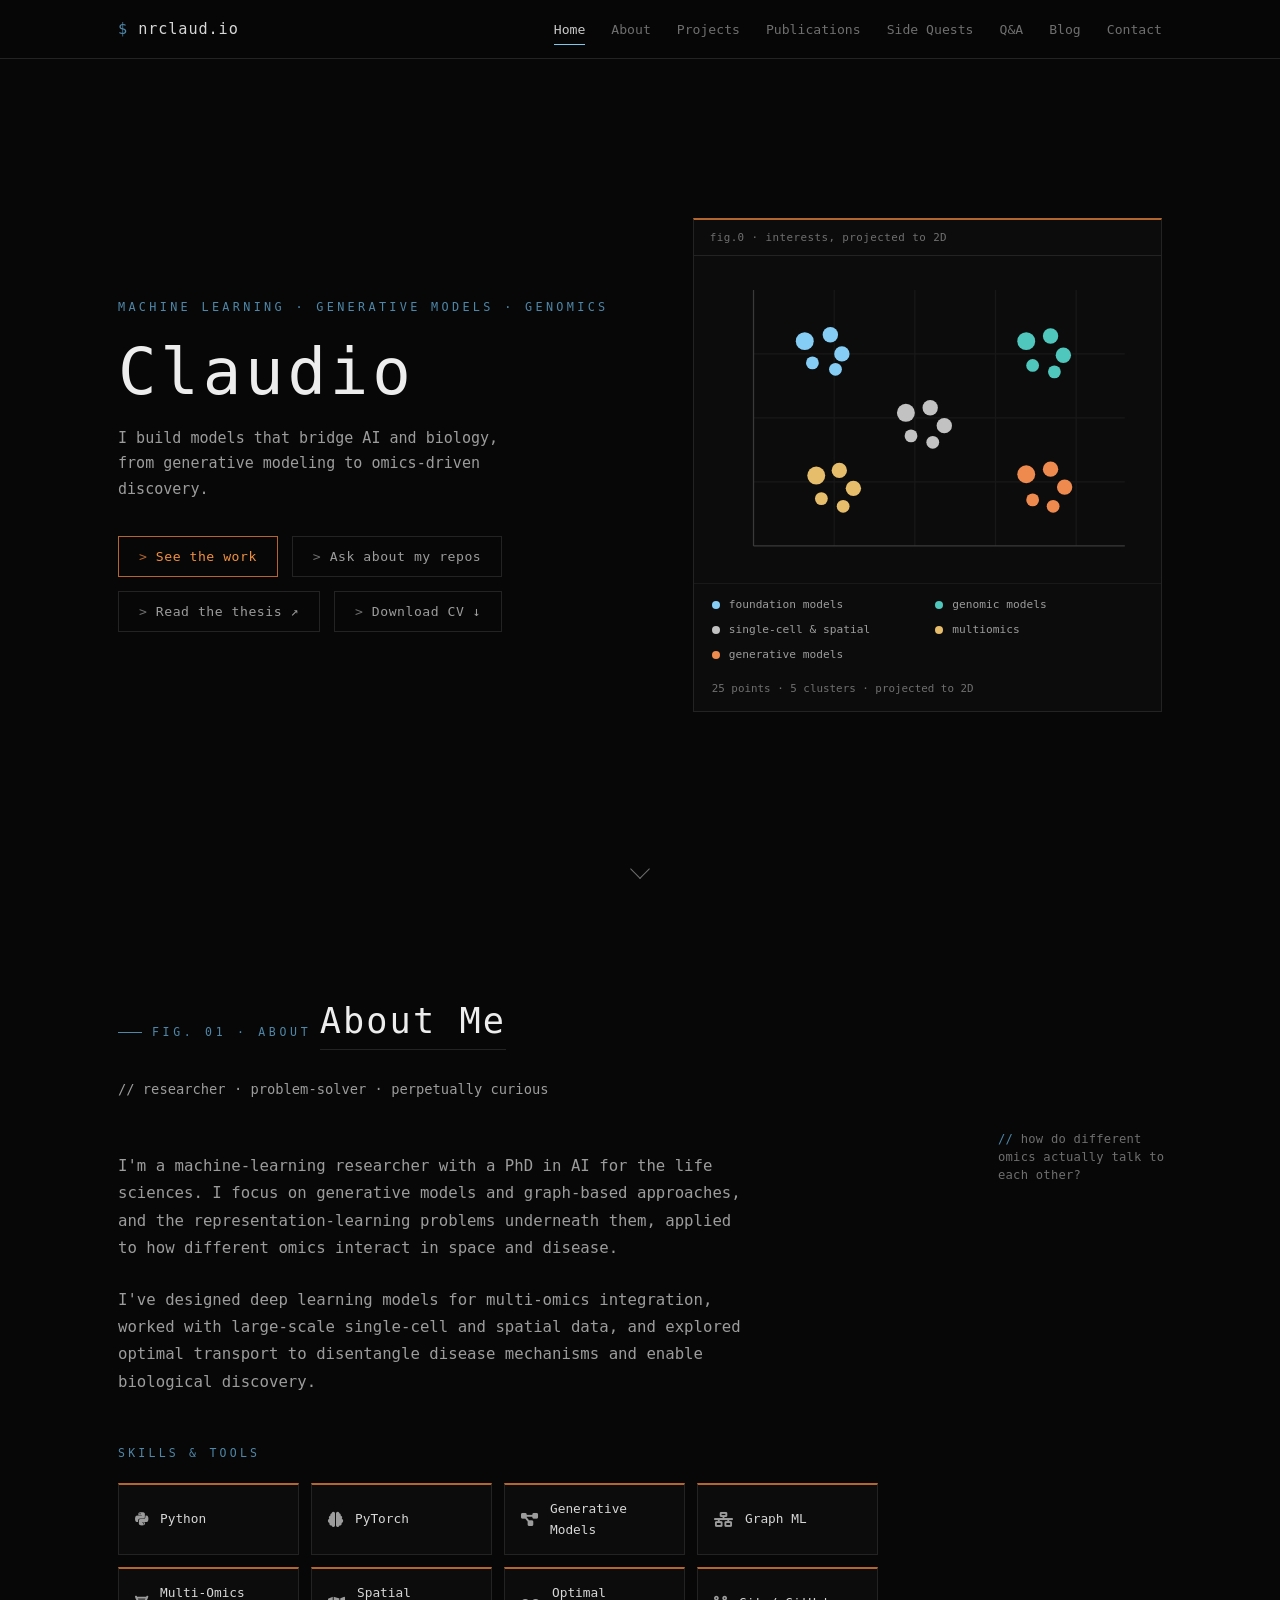
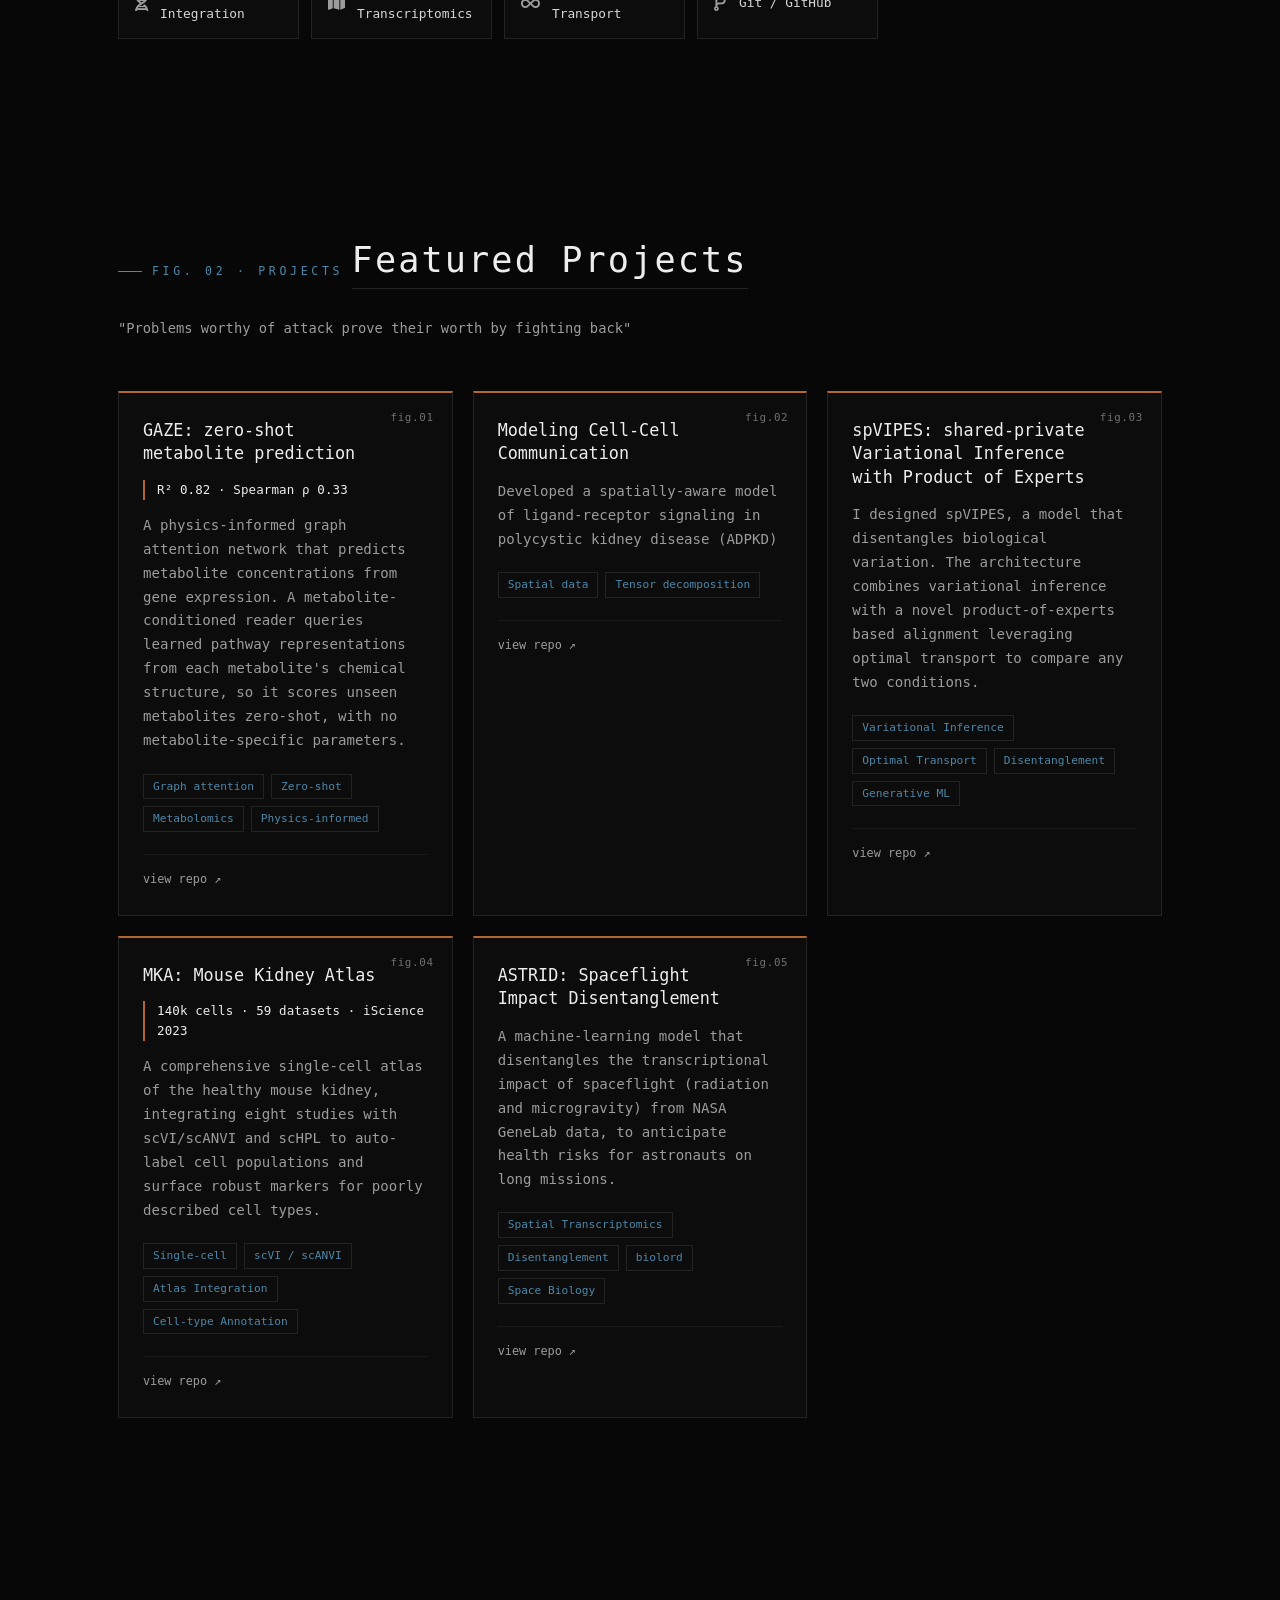
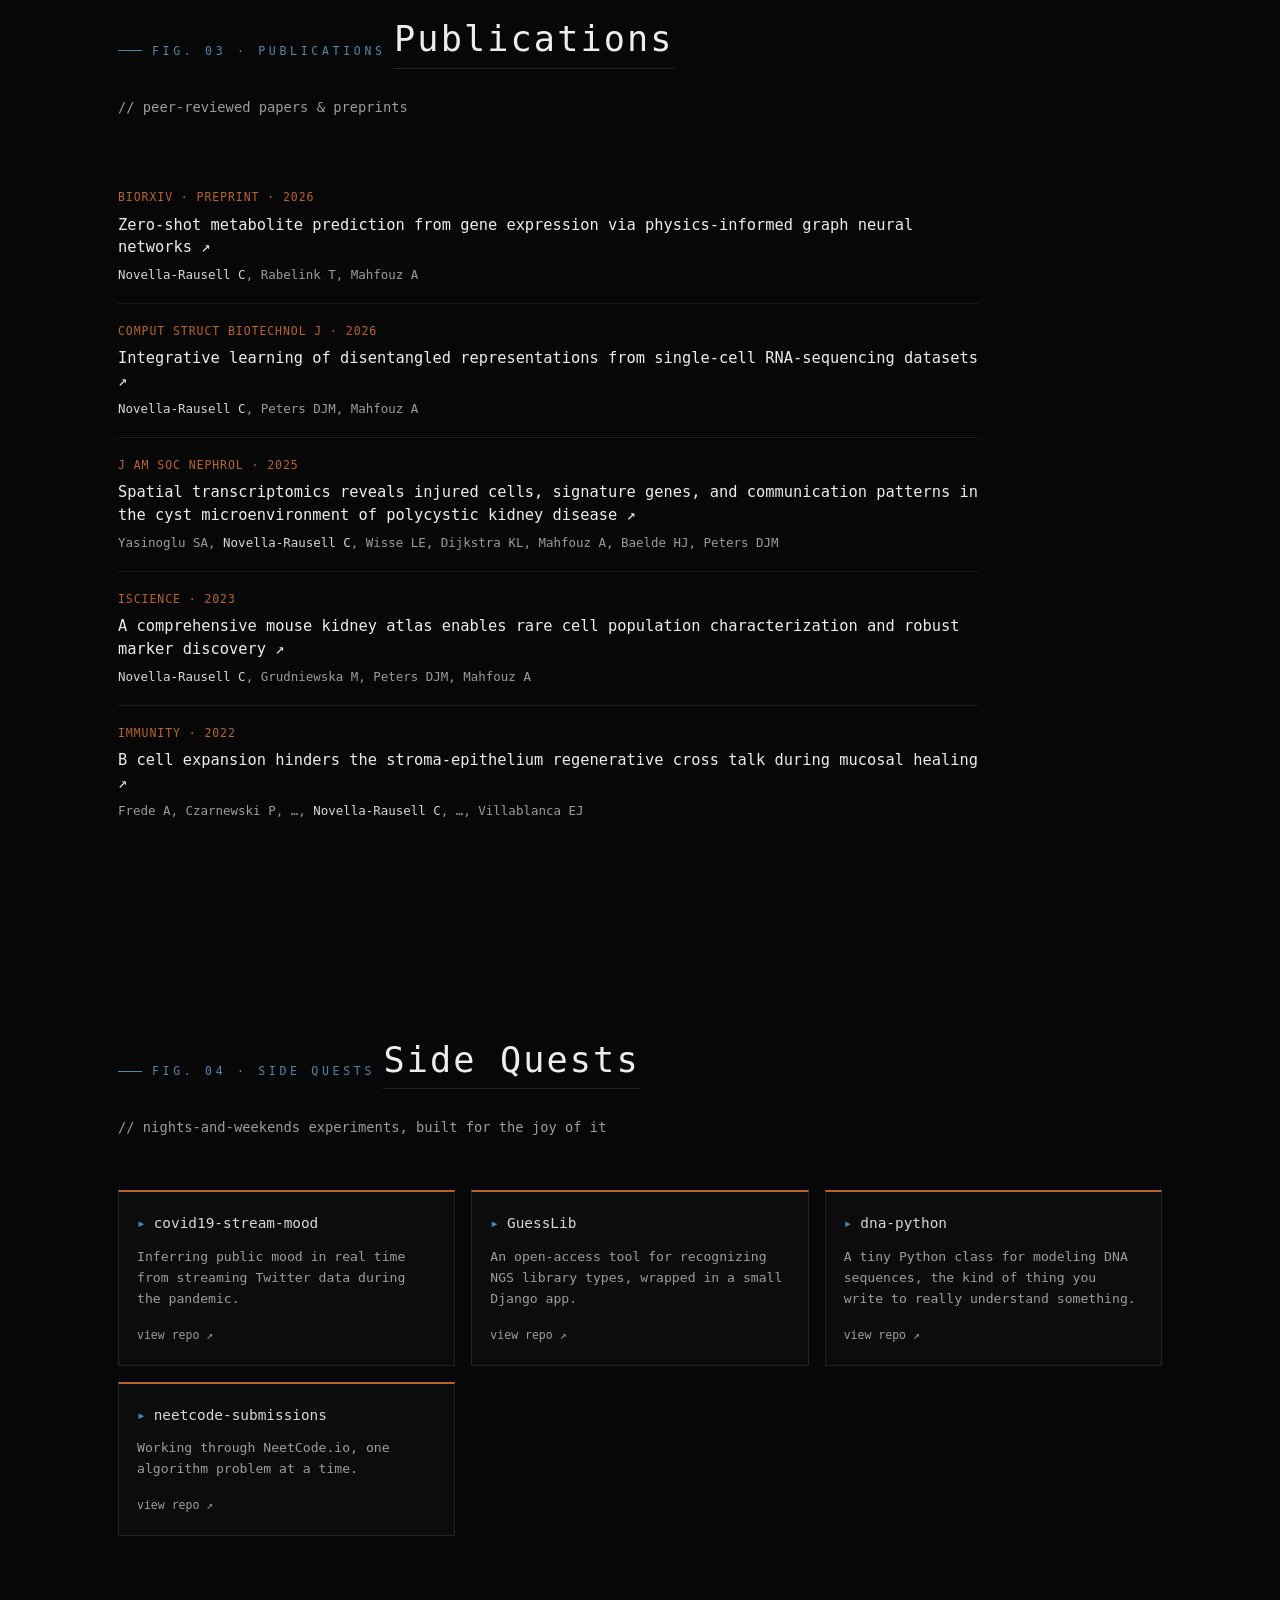
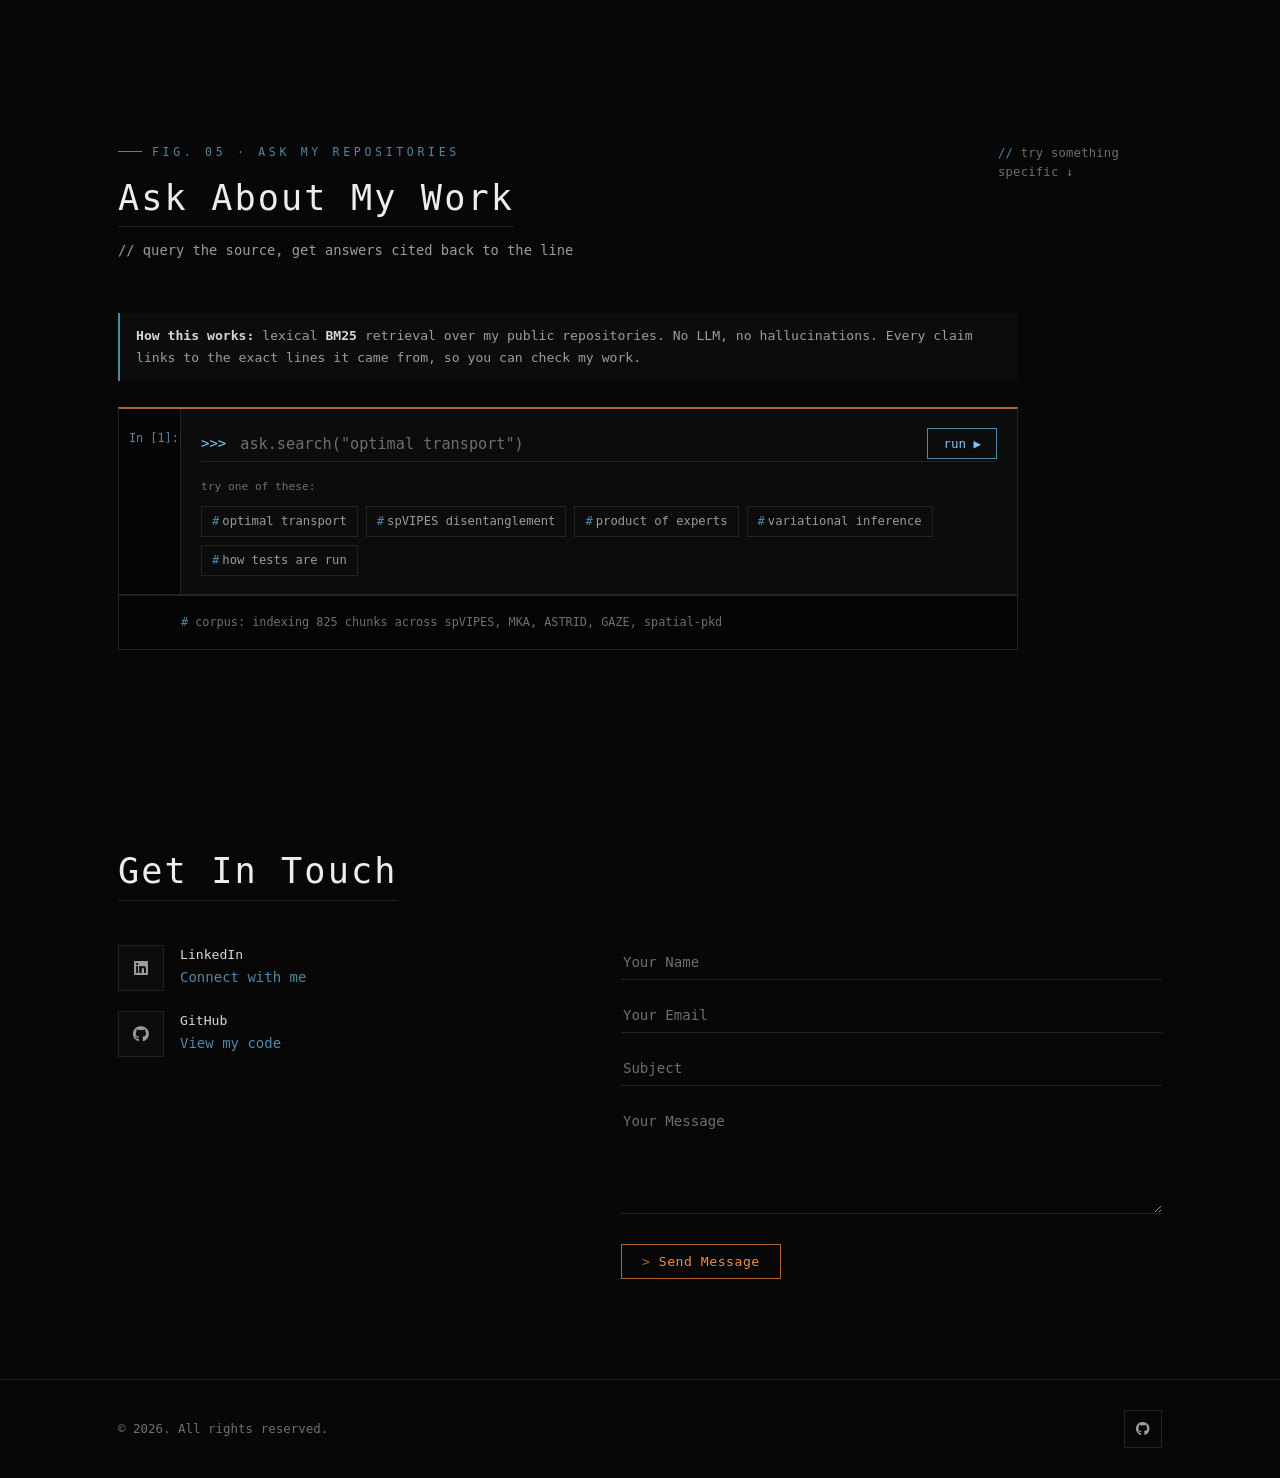
==== commit c73e199d: "Correct the GAZE card to match the paper The "extended toward spatial transcriptomics" claim was wro" ====
--- a/index.html
+++ b/index.html
@@ -186,17 +186,19 @@
         <div class="projects-grid">
             <a class="project-card" href="https://github.com/nrclaudio/GAZE" target="_blank" rel="noopener">
                 <div class="project-content">
-                    <h3 class="project-title">Graph ML for Metabolite Prediction</h3>
+                    <h3 class="project-title">GAZE: zero-shot metabolite prediction</h3>
                     <p class="project-metric">R&sup2; 0.82 &middot; Spearman ρ 0.33</p>
                     <p class="project-description">
-                        A graph neural network that infers metabolite abundance from enzyme
-                        expression across metabolic subsystems, extended toward spatial transcriptomics.
+                        A physics-informed graph attention network that predicts metabolite
+                        concentrations from gene expression. A metabolite-conditioned reader queries
+                        learned pathway representations from each metabolite's chemical structure, so it
+                        scores unseen metabolites zero-shot, with no metabolite-specific parameters.
                     </p>
                     <div class="project-technologies">
-                        <span class="tech-tag">Graph ML</span>
-                        <span class="tech-tag">Multi-modal</span>
+                        <span class="tech-tag">Graph attention</span>
+                        <span class="tech-tag">Zero-shot</span>
                         <span class="tech-tag">Metabolomics</span>
-                        <span class="tech-tag">Spatial Transcriptomics</span>
+                        <span class="tech-tag">Physics-informed</span>
                     </div>
                 </div>
             </a>
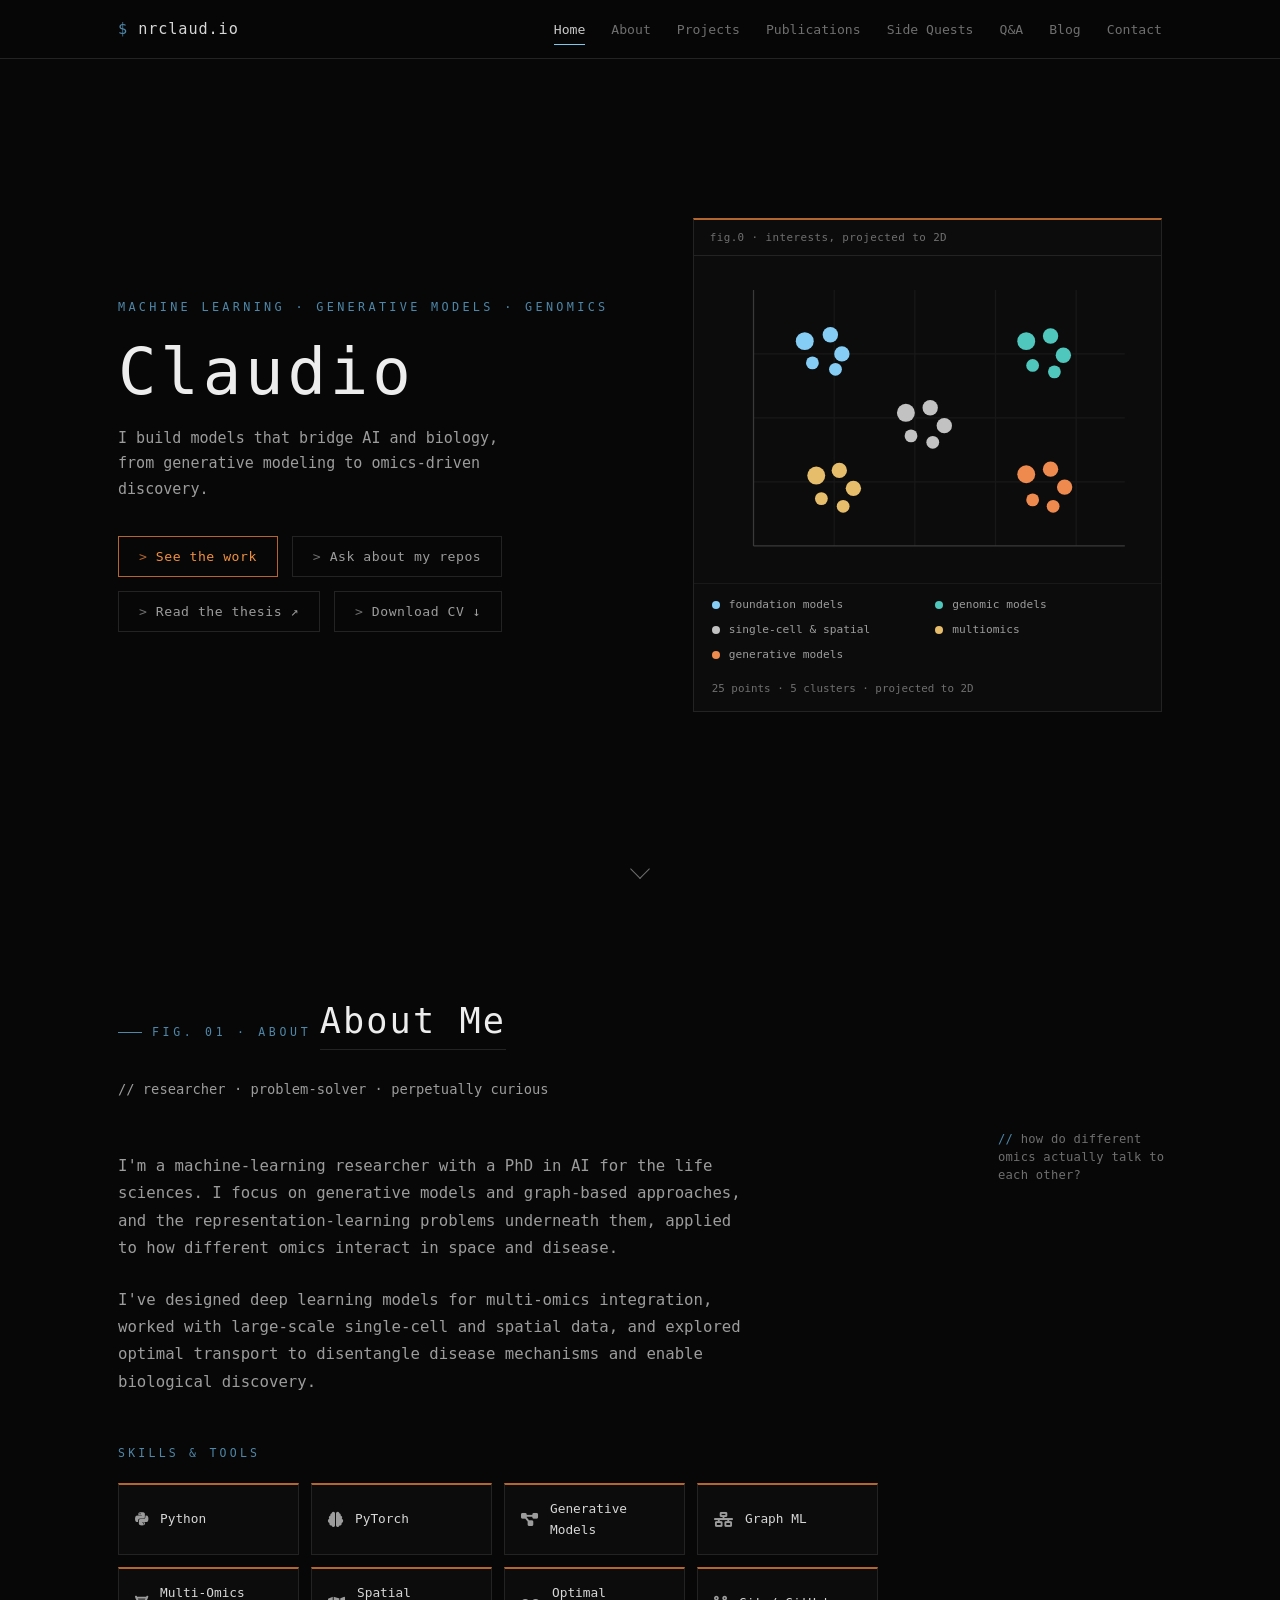
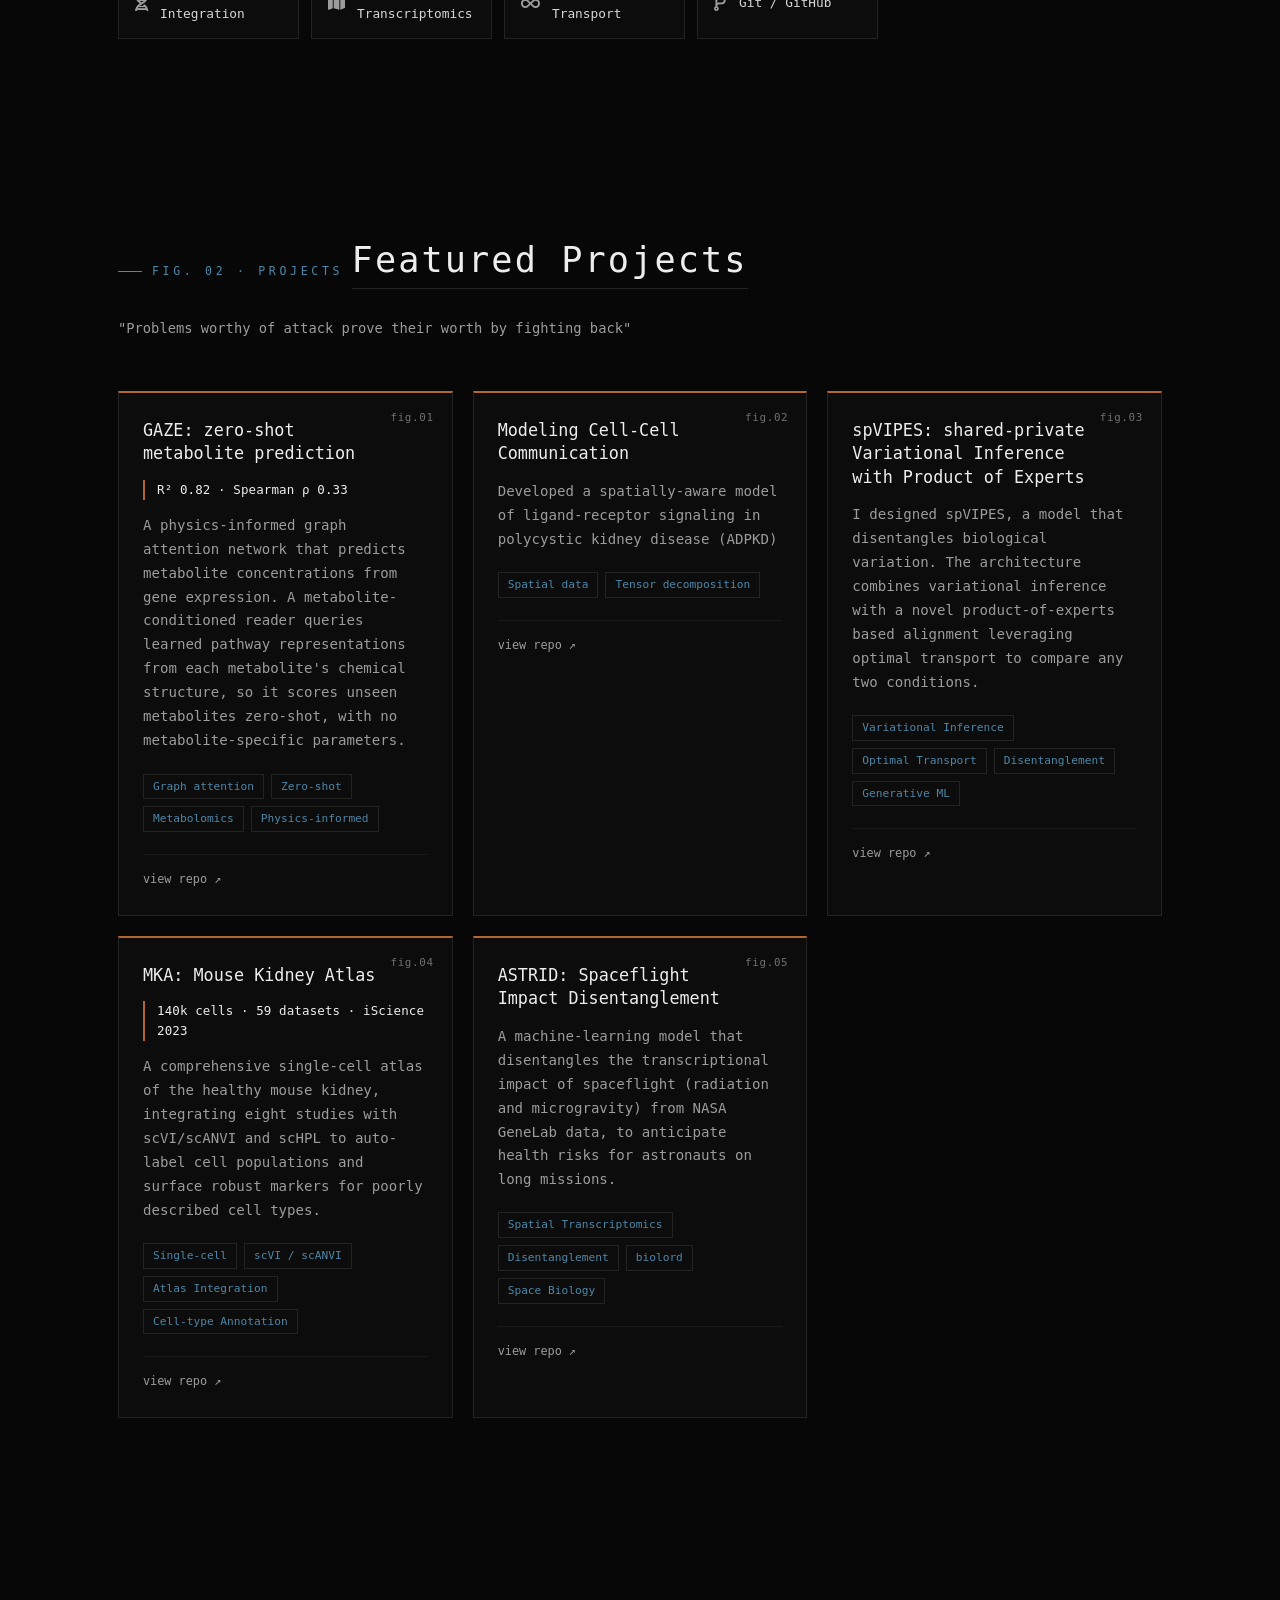
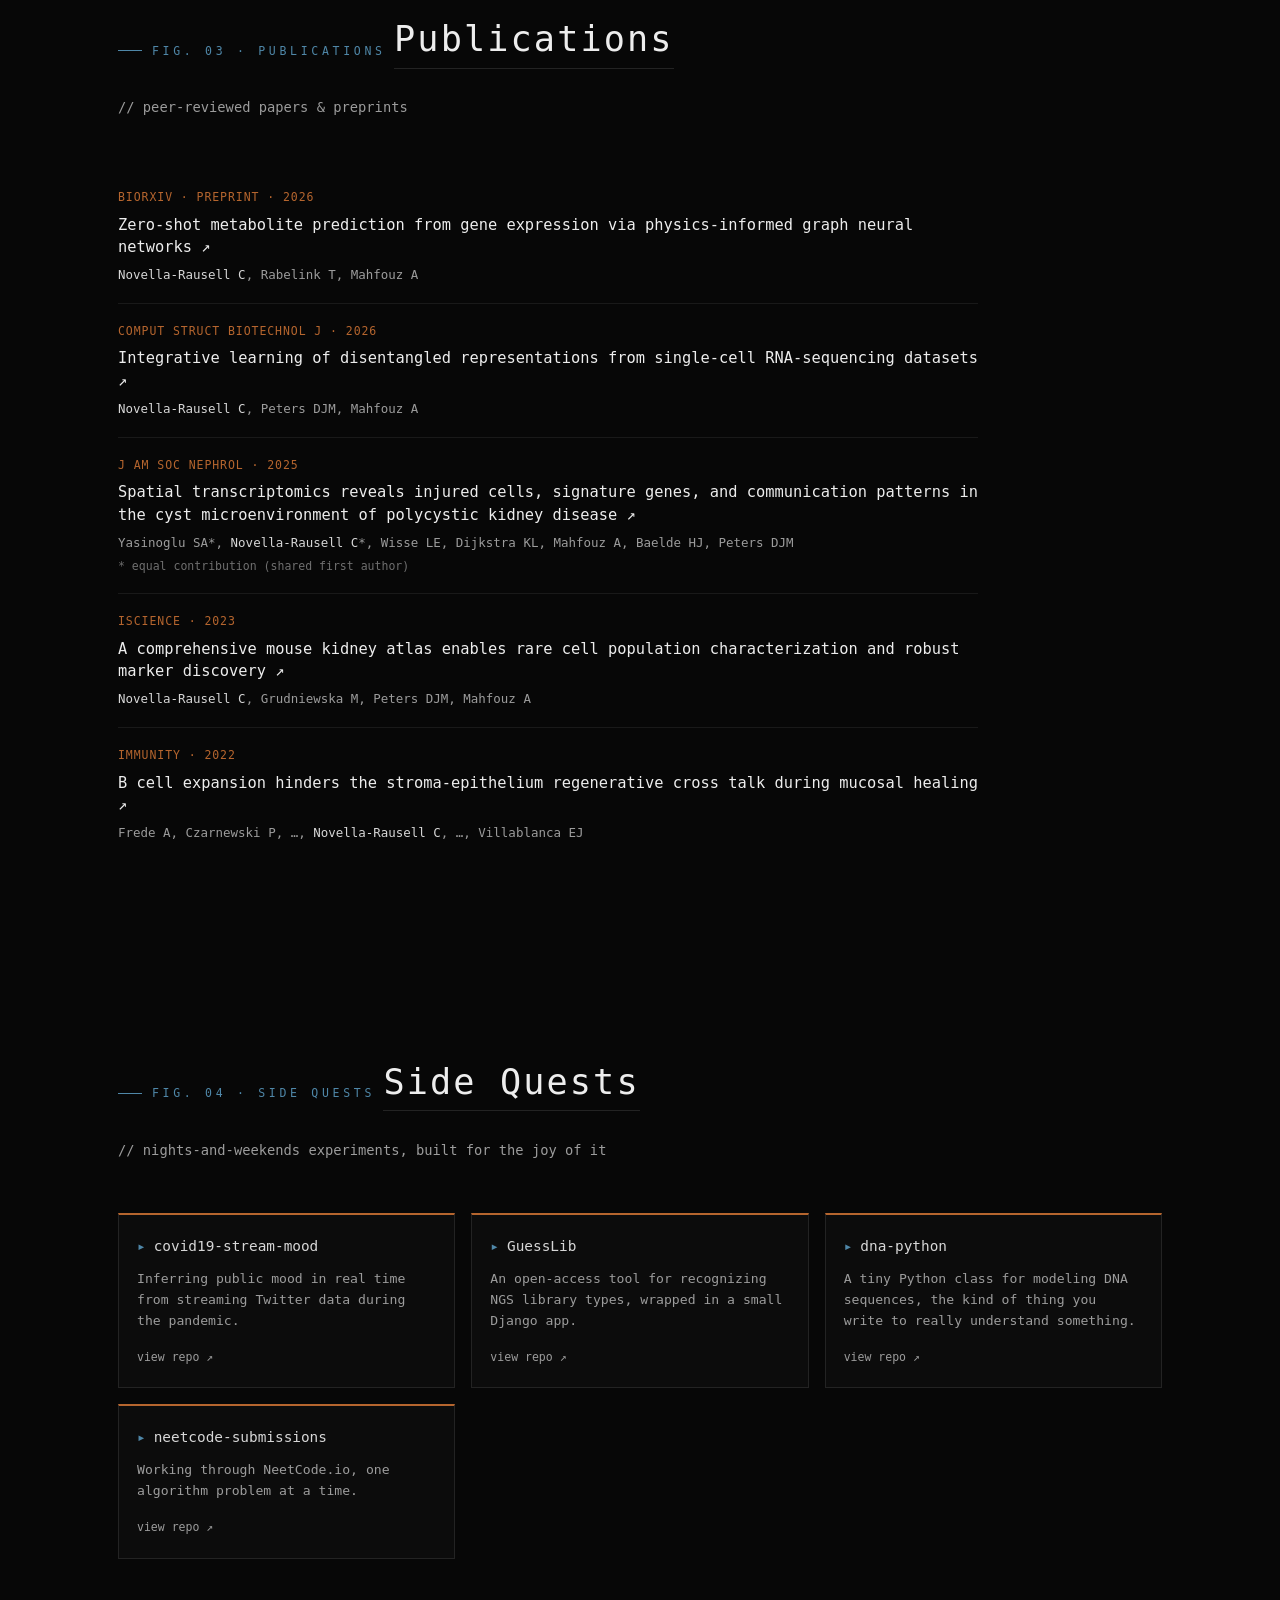
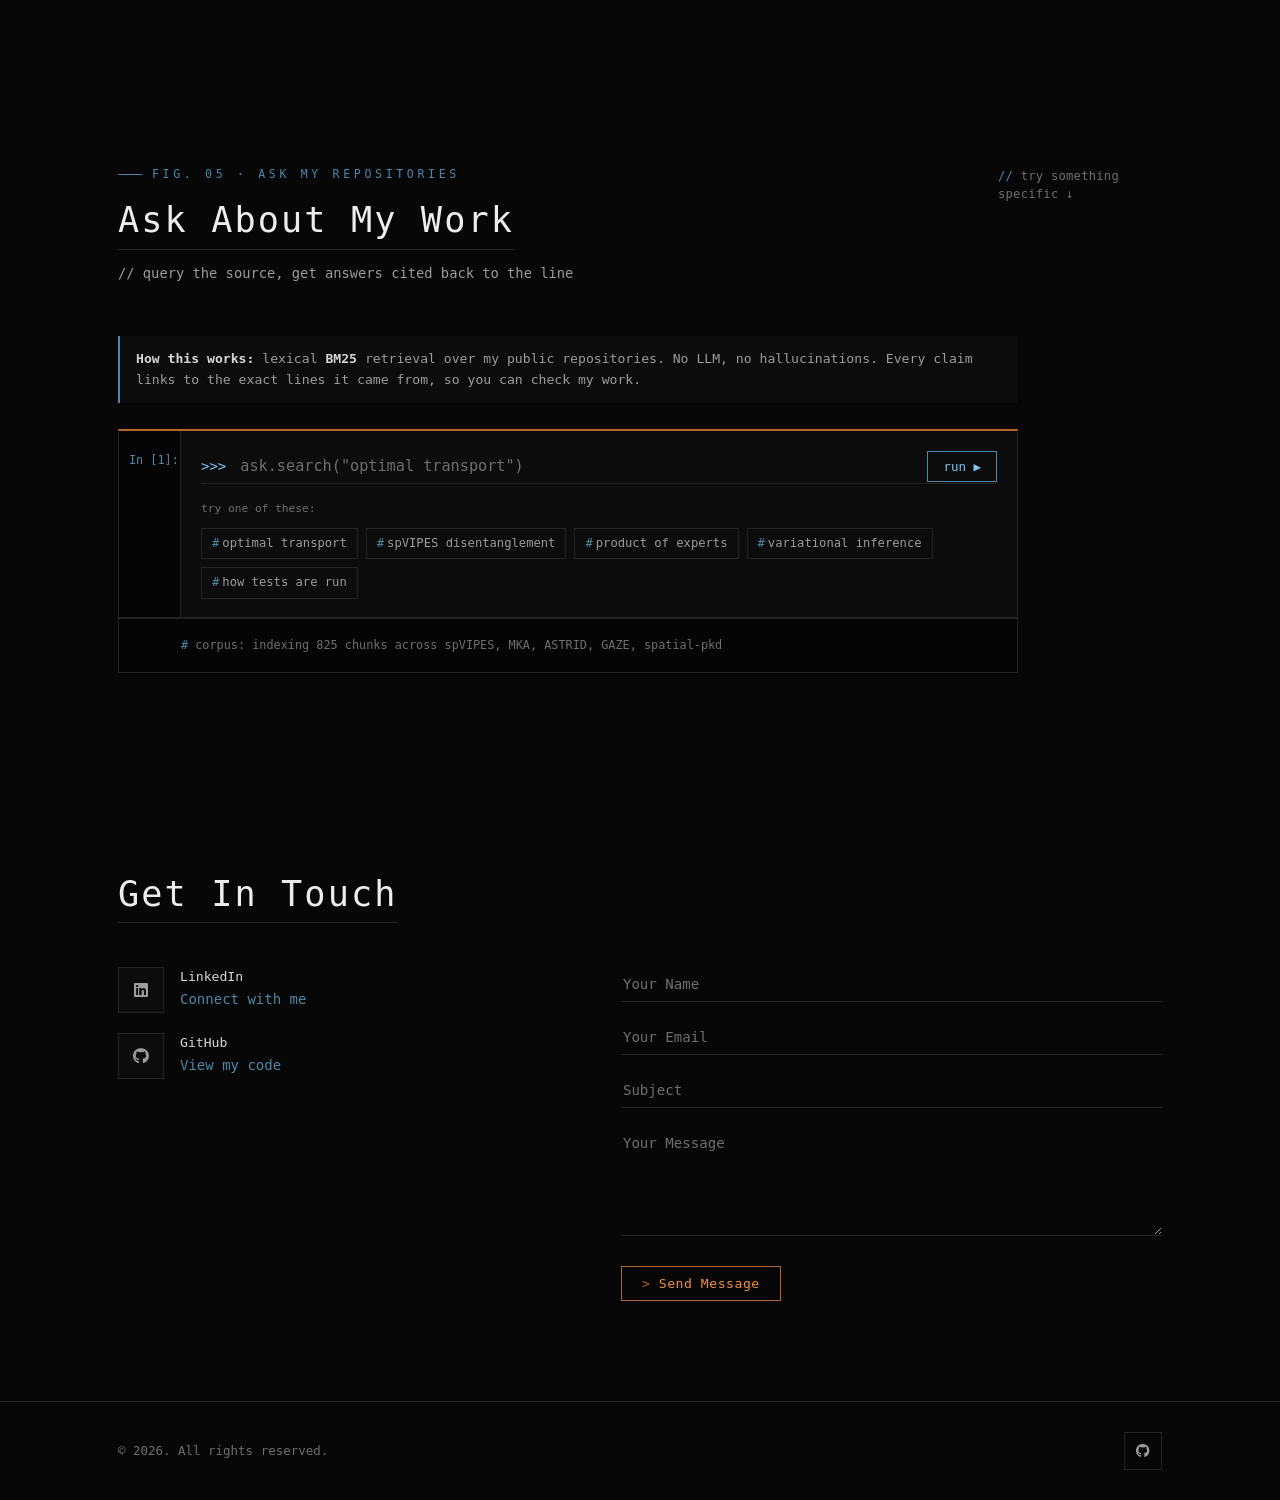
==== commit d6c54212: "Mark shared first authorship on the JASN paper Novella-Rausell is co-first (equal contribution), not" ====
--- a/index.html
+++ b/index.html
@@ -293,7 +293,8 @@
             <li class="pub">
                 <div class="pub-venue">J Am Soc Nephrol &middot; 2025</div>
                 <a class="pub-title" href="https://doi.org/10.1681/asn.0000000894" target="_blank" rel="noopener">Spatial transcriptomics reveals injured cells, signature genes, and communication patterns in the cyst microenvironment of polycystic kidney disease &#8599;</a>
-                <div class="pub-authors">Yasinoglu SA, <span class="me">Novella-Rausell C</span>, Wisse LE, Dijkstra KL, Mahfouz A, Baelde HJ, Peters DJM</div>
+                <div class="pub-authors">Yasinoglu SA*, <span class="me">Novella-Rausell C</span>*, Wisse LE, Dijkstra KL, Mahfouz A, Baelde HJ, Peters DJM</div>
+                <div class="pub-eq">* equal contribution (shared first author)</div>
             </li>
             <li class="pub">
                 <div class="pub-venue">iScience &middot; 2023</div>
--- a/css/style.css
+++ b/css/style.css
@@ -457,6 +457,7 @@
 .pub-title:hover { color: var(--glow); text-shadow: 0 0 8px rgba(126, 200, 245, 0.4); }
 .pub-authors { font-family: var(--mono); font-size: 0.78rem; color: var(--dim); margin-top: 7px; }
 .pub-authors .me { color: var(--fg); }
+.pub-eq { font-family: var(--mono); font-size: 0.72rem; color: var(--faint); margin-top: 4px; }
 
 /* ------- Side Quests ----------------------------------------------------- */
 
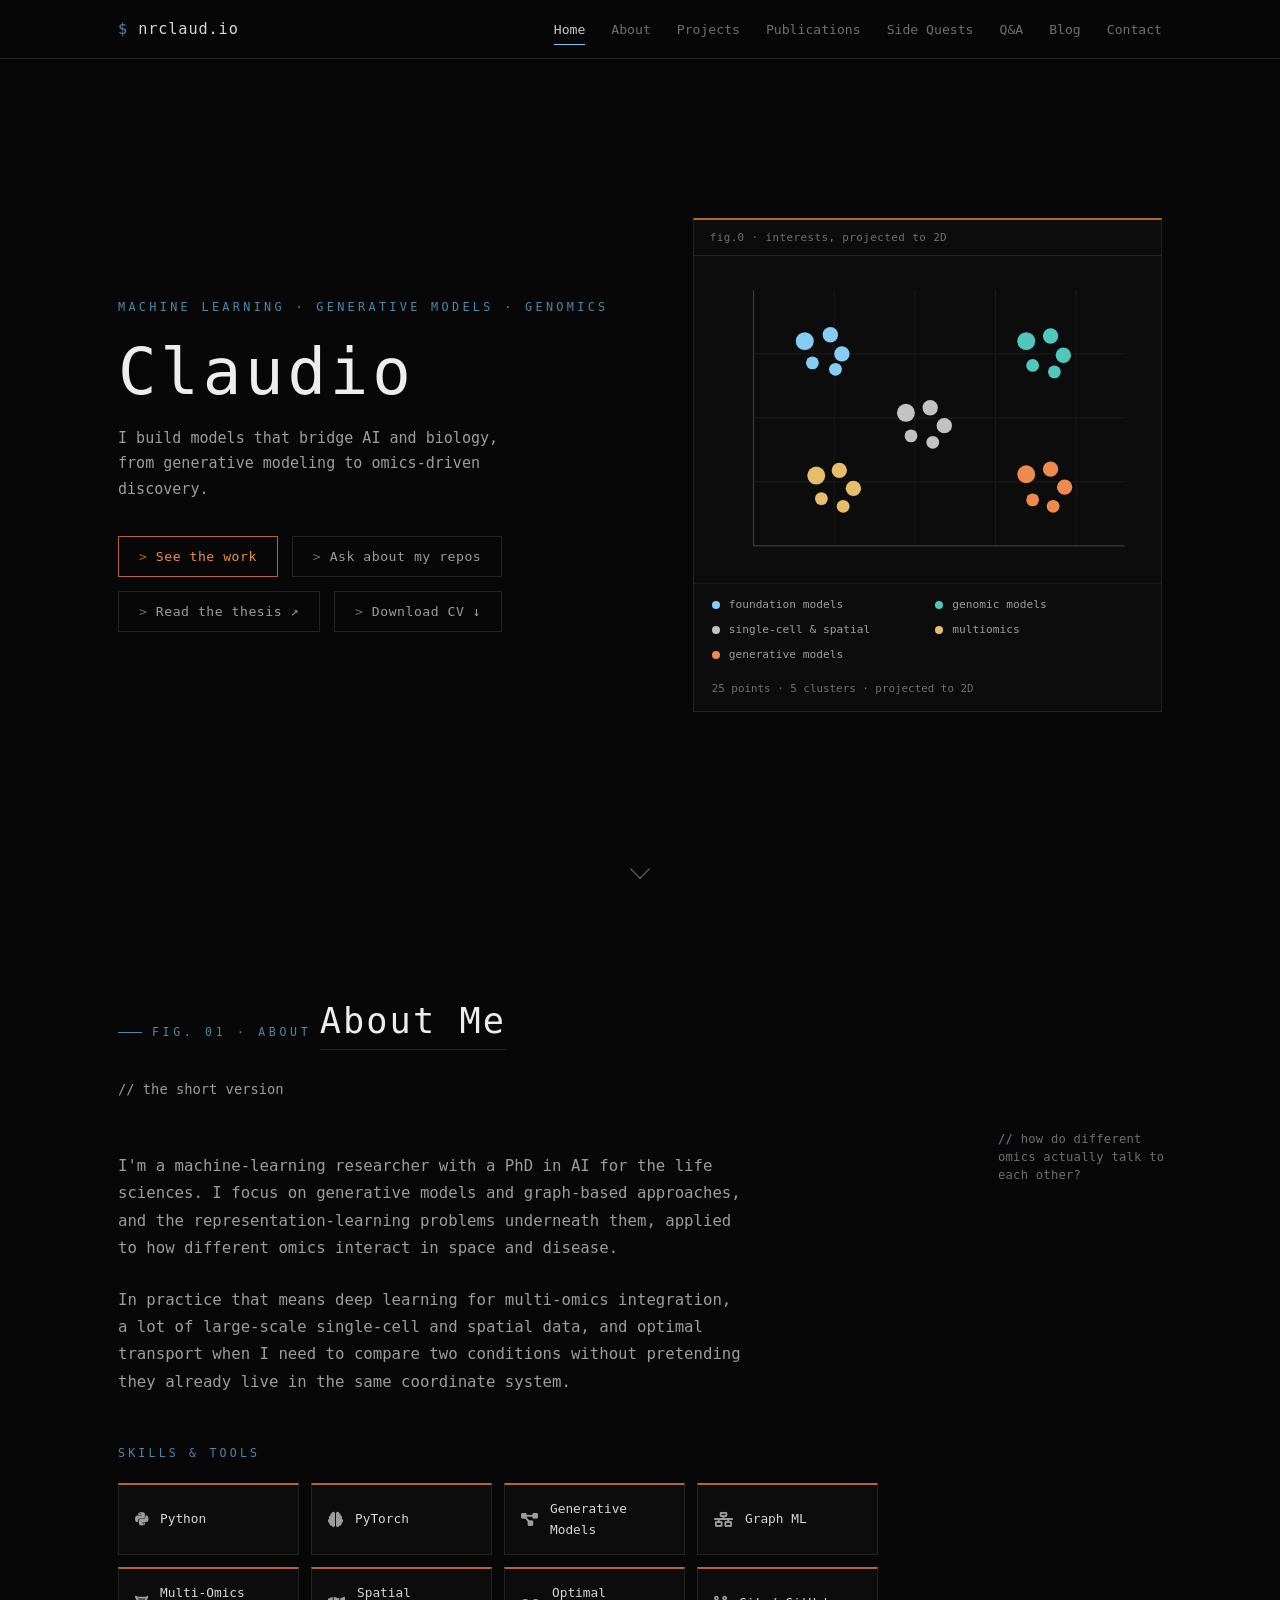
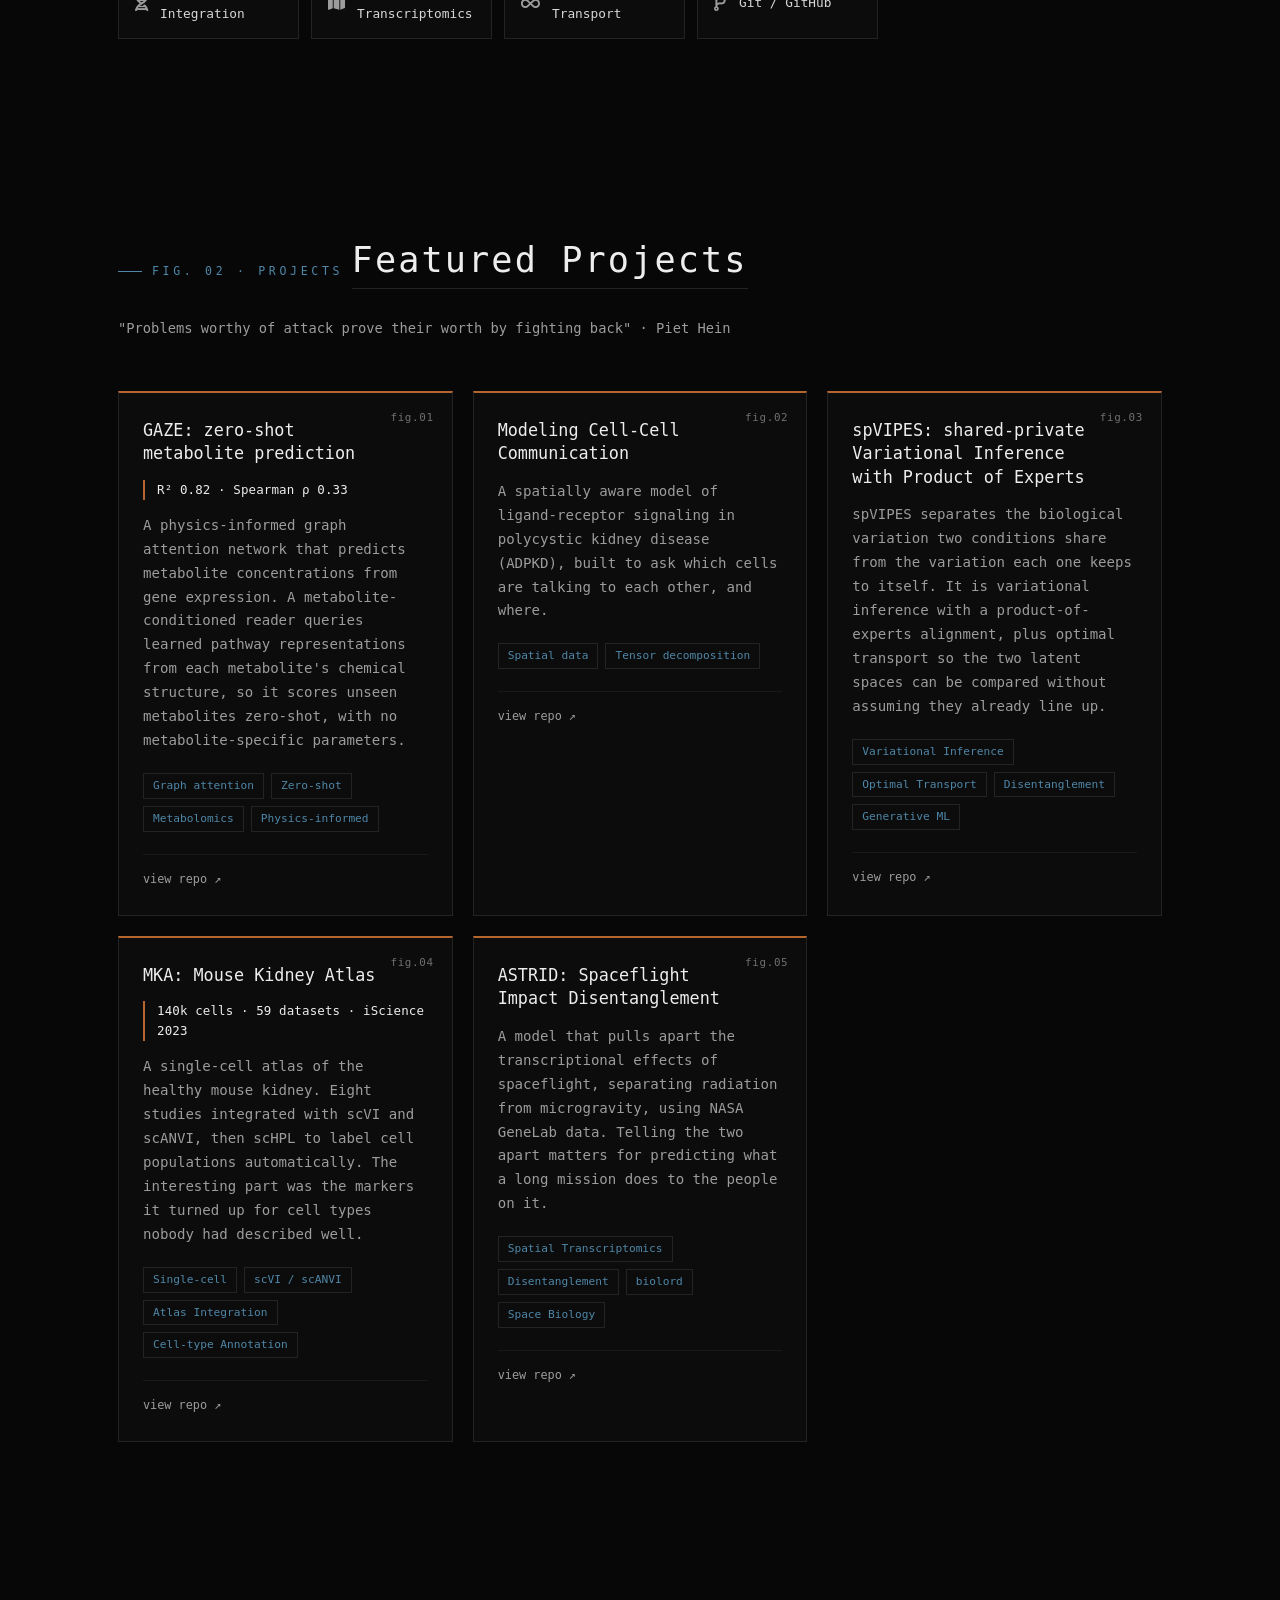
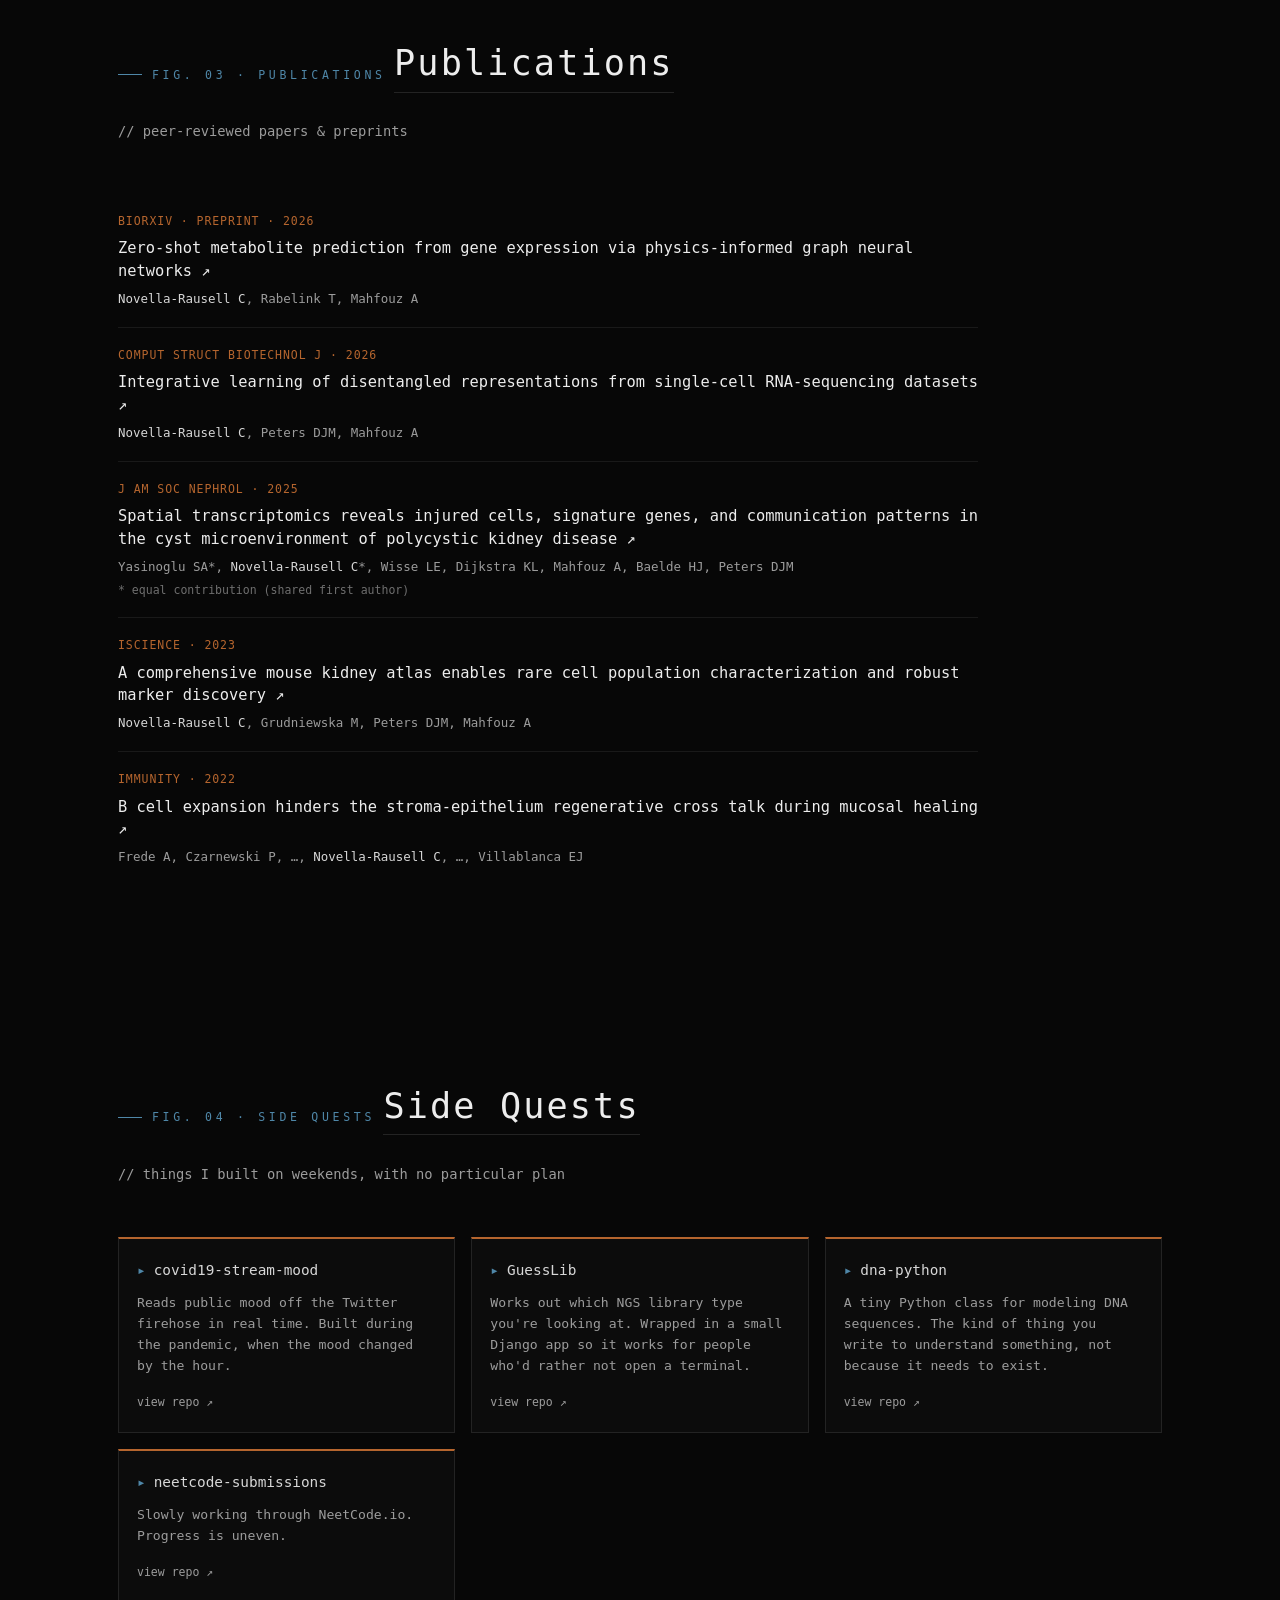
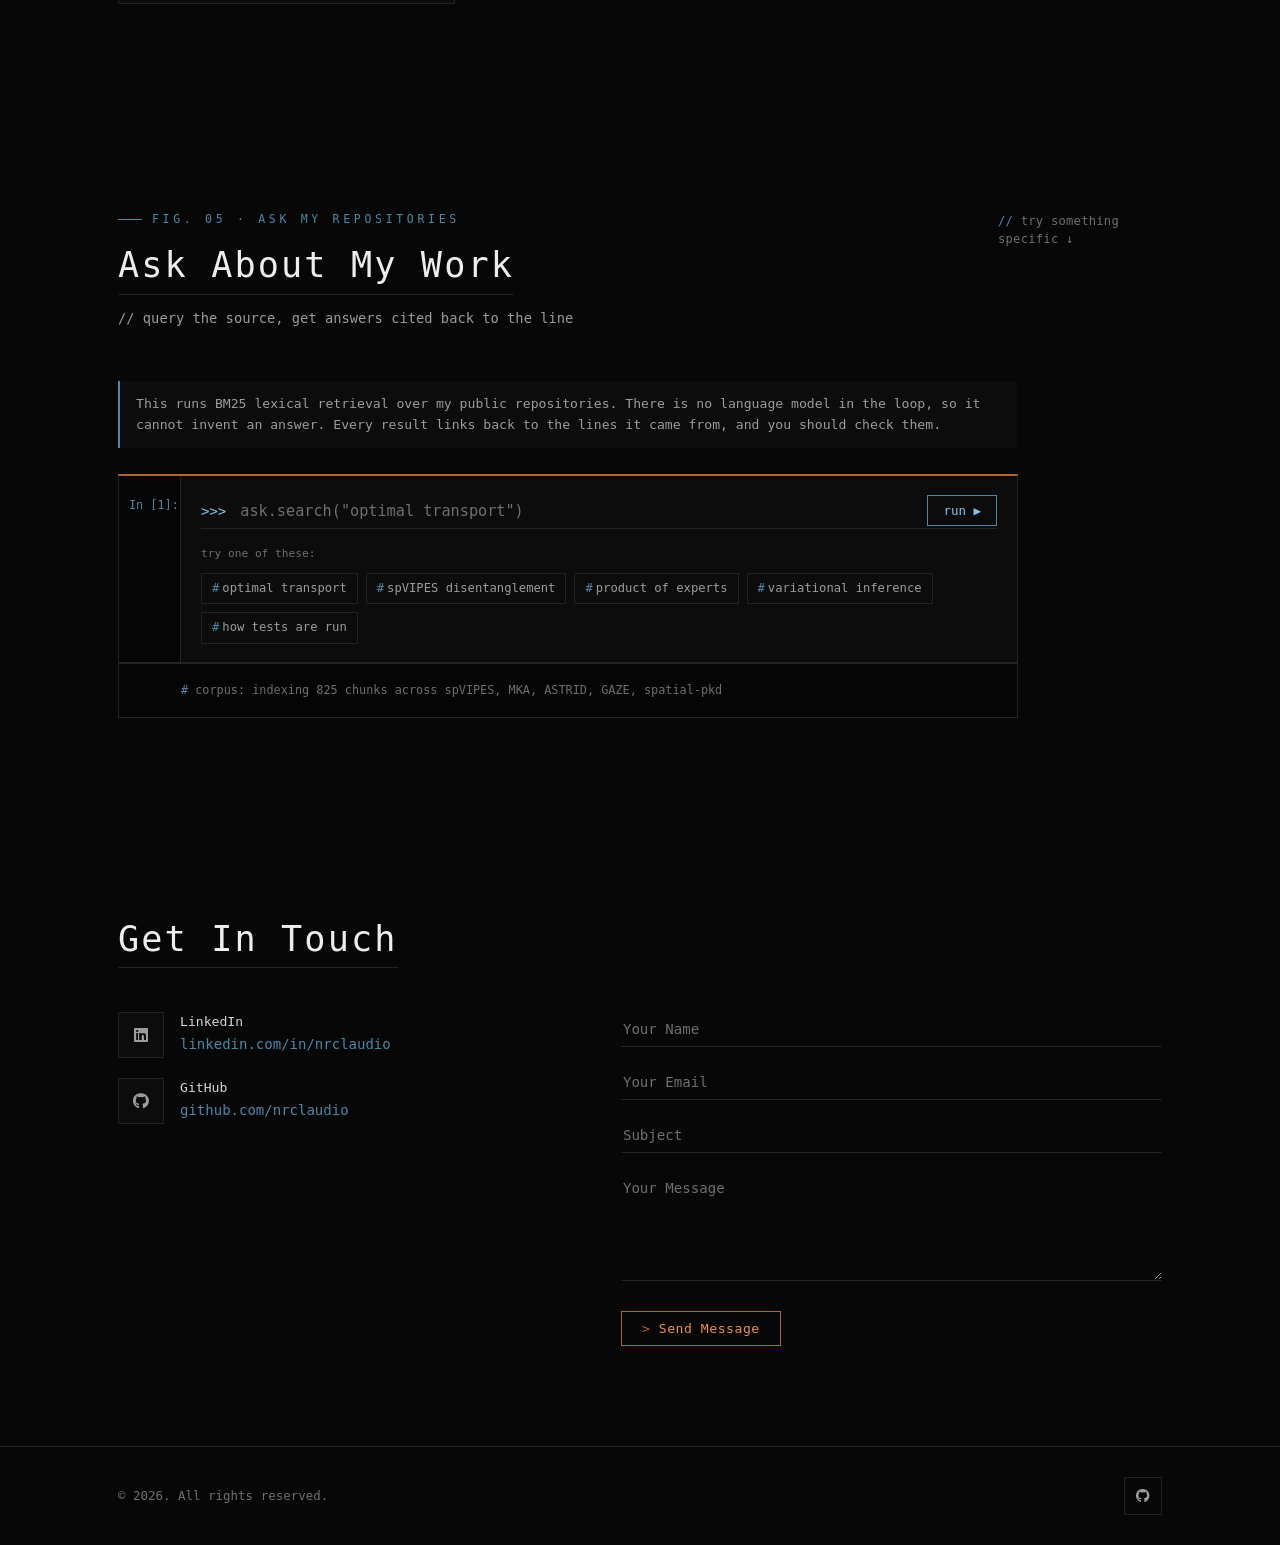
==== commit ef120949: "Humanize site copy Remove LLM writing patterns from prose across the site: rule-of-three lists, -ing" ====
--- a/index.html
+++ b/index.html
@@ -143,7 +143,7 @@
         <div class="section-header">
             <div class="fig-label">Fig. 01 &middot; About</div>
             <h2 class="section-title">About Me</h2>
-            <p class="section-subtitle">// researcher · problem-solver · perpetually curious</p>
+            <p class="section-subtitle">// the short version</p>
         </div>
         <div class="about-content">
             <div class="about-text">
@@ -153,8 +153,9 @@
                     problems underneath them, applied to how different omics interact in space and disease.
                 </p>
                 <p>
-                    I've designed deep learning models for multi-omics integration, worked with large-scale single-cell and spatial data,
-                    and explored optimal transport to disentangle disease mechanisms and enable biological discovery.
+                    In practice that means deep learning for multi-omics integration, a lot of large-scale
+                    single-cell and spatial data, and optimal transport when I need to compare two conditions
+                    without pretending they already live in the same coordinate system.
                 </p>
 
                 <div class="skills">
@@ -181,7 +182,7 @@
         <div class="section-header">
             <div class="fig-label">Fig. 02 &middot; Projects</div>
             <h2 class="section-title">Featured Projects</h2>
-            <p class="section-subtitle">"Problems worthy of attack prove their worth by fighting back"</p>
+            <p class="section-subtitle">"Problems worthy of attack prove their worth by fighting back" &middot; Piet Hein</p>
         </div>
         <div class="projects-grid">
             <a class="project-card" href="https://github.com/nrclaudio/GAZE" target="_blank" rel="noopener">
@@ -207,7 +208,8 @@
                 <div class="project-content">
                     <h3 class="project-title">Modeling Cell-Cell Communication</h3>
                     <p class="project-description">
-                        Developed a spatially-aware model of ligand-receptor signaling in polycystic kidney disease (ADPKD)
+                        A spatially aware model of ligand-receptor signaling in polycystic kidney disease (ADPKD),
+                        built to ask which cells are talking to each other, and where.
                     </p>
                     <div class="project-technologies">
                         <span class="tech-tag">Spatial data</span>
@@ -220,8 +222,10 @@
                 <div class="project-content">
                     <h3 class="project-title">spVIPES: shared-private Variational Inference with Product of Experts</h3>
                     <p class="project-description">
-                        I designed spVIPES, a model that disentangles biological variation.
-                        The architecture combines variational inference with a novel product-of-experts based alignment leveraging optimal transport to compare any two conditions.
+                        spVIPES separates the biological variation two conditions share from the variation
+                        each one keeps to itself. It is variational inference with a product-of-experts
+                        alignment, plus optimal transport so the two latent spaces can be compared without
+                        assuming they already line up.
                     </p>
                     <div class="project-technologies">
                         <span class="tech-tag">Variational Inference</span>
@@ -237,9 +241,9 @@
                     <h3 class="project-title">MKA: Mouse Kidney Atlas</h3>
                     <p class="project-metric">140k cells &middot; 59 datasets &middot; iScience 2023</p>
                     <p class="project-description">
-                        A comprehensive single-cell atlas of the healthy mouse kidney, integrating eight studies
-                        with scVI/scANVI and scHPL to auto-label cell populations and surface robust markers
-                        for poorly described cell types.
+                        A single-cell atlas of the healthy mouse kidney. Eight studies integrated with
+                        scVI and scANVI, then scHPL to label cell populations automatically. The interesting
+                        part was the markers it turned up for cell types nobody had described well.
                     </p>
                     <div class="project-technologies">
                         <span class="tech-tag">Single-cell</span>
@@ -254,9 +258,9 @@
                 <div class="project-content">
                     <h3 class="project-title">ASTRID: Spaceflight Impact Disentanglement</h3>
                     <p class="project-description">
-                        A machine-learning model that disentangles the transcriptional impact of spaceflight
-                        (radiation and microgravity) from NASA GeneLab data, to anticipate health
-                        risks for astronauts on long missions.
+                        A model that pulls apart the transcriptional effects of spaceflight, separating
+                        radiation from microgravity, using NASA GeneLab data. Telling the two apart matters
+                        for predicting what a long mission does to the people on it.
                     </p>
                     <div class="project-technologies">
                         <span class="tech-tag">Spatial Transcriptomics</span>
@@ -316,27 +320,27 @@
         <div class="section-header">
             <div class="fig-label">Fig. 04 &middot; Side Quests</div>
             <h2 class="section-title">Side Quests</h2>
-            <p class="section-subtitle">// nights-and-weekends experiments, built for the joy of it</p>
+            <p class="section-subtitle">// things I built on weekends, with no particular plan</p>
         </div>
         <div class="quest-grid">
             <a class="quest-card" href="https://github.com/nrclaudio/covid19-stream-mood" target="_blank" rel="noopener">
                 <div class="quest-name">covid19-stream-mood</div>
-                <p class="quest-desc">Inferring public mood in real time from streaming Twitter data during the pandemic.</p>
+                <p class="quest-desc">Reads public mood off the Twitter firehose in real time. Built during the pandemic, when the mood changed by the hour.</p>
                 <span class="quest-arrow">view repo &#8599;</span>
             </a>
             <a class="quest-card" href="https://github.com/nrclaudio/GuessLib" target="_blank" rel="noopener">
                 <div class="quest-name">GuessLib</div>
-                <p class="quest-desc">An open-access tool for recognizing NGS library types, wrapped in a small Django app.</p>
+                <p class="quest-desc">Works out which NGS library type you're looking at. Wrapped in a small Django app so it works for people who'd rather not open a terminal.</p>
                 <span class="quest-arrow">view repo &#8599;</span>
             </a>
             <a class="quest-card" href="https://github.com/nrclaudio/dna-python" target="_blank" rel="noopener">
                 <div class="quest-name">dna-python</div>
-                <p class="quest-desc">A tiny Python class for modeling DNA sequences, the kind of thing you write to really understand something.</p>
+                <p class="quest-desc">A tiny Python class for modeling DNA sequences. The kind of thing you write to understand something, not because it needs to exist.</p>
                 <span class="quest-arrow">view repo &#8599;</span>
             </a>
             <a class="quest-card" href="https://github.com/nrclaudio/neetcode-submissions" target="_blank" rel="noopener">
                 <div class="quest-name">neetcode-submissions</div>
-                <p class="quest-desc">Working through NeetCode.io, one algorithm problem at a time.</p>
+                <p class="quest-desc">Slowly working through NeetCode.io. Progress is uneven.</p>
                 <span class="quest-arrow">view repo &#8599;</span>
             </a>
         </div>
@@ -354,9 +358,9 @@
         </div>
         <div class="qa-preview">
             <p class="qa-note">
-                <b>How this works:</b> lexical <b>BM25</b> retrieval over my public repositories.
-                No LLM, no hallucinations. Every claim links to the exact lines it came from,
-                so you can check my work.
+                This runs BM25 lexical retrieval over my public repositories. There is no language model
+                in the loop, so it cannot invent an answer. Every result links back to the lines it came
+                from, and you should check them.
             </p>
 
             <!-- Notebook query cell -->
@@ -417,7 +421,7 @@
                     </div>
                     <div class="contact-details">
                         <h4>LinkedIn</h4>
-                        <a href="https://linkedin.com/in/nrclaudio" target="_blank">Connect with me</a>
+                        <a href="https://linkedin.com/in/nrclaudio" target="_blank">linkedin.com/in/nrclaudio</a>
                     </div>
                 </div>
                 <div class="contact-item">
@@ -426,7 +430,7 @@
                     </div>
                     <div class="contact-details">
                         <h4>GitHub</h4>
-                        <a href="https://github.com/nrclaudio" target="_blank">View my code</a>
+                        <a href="https://github.com/nrclaudio" target="_blank">github.com/nrclaudio</a>
                     </div>
                 </div>
             </div>
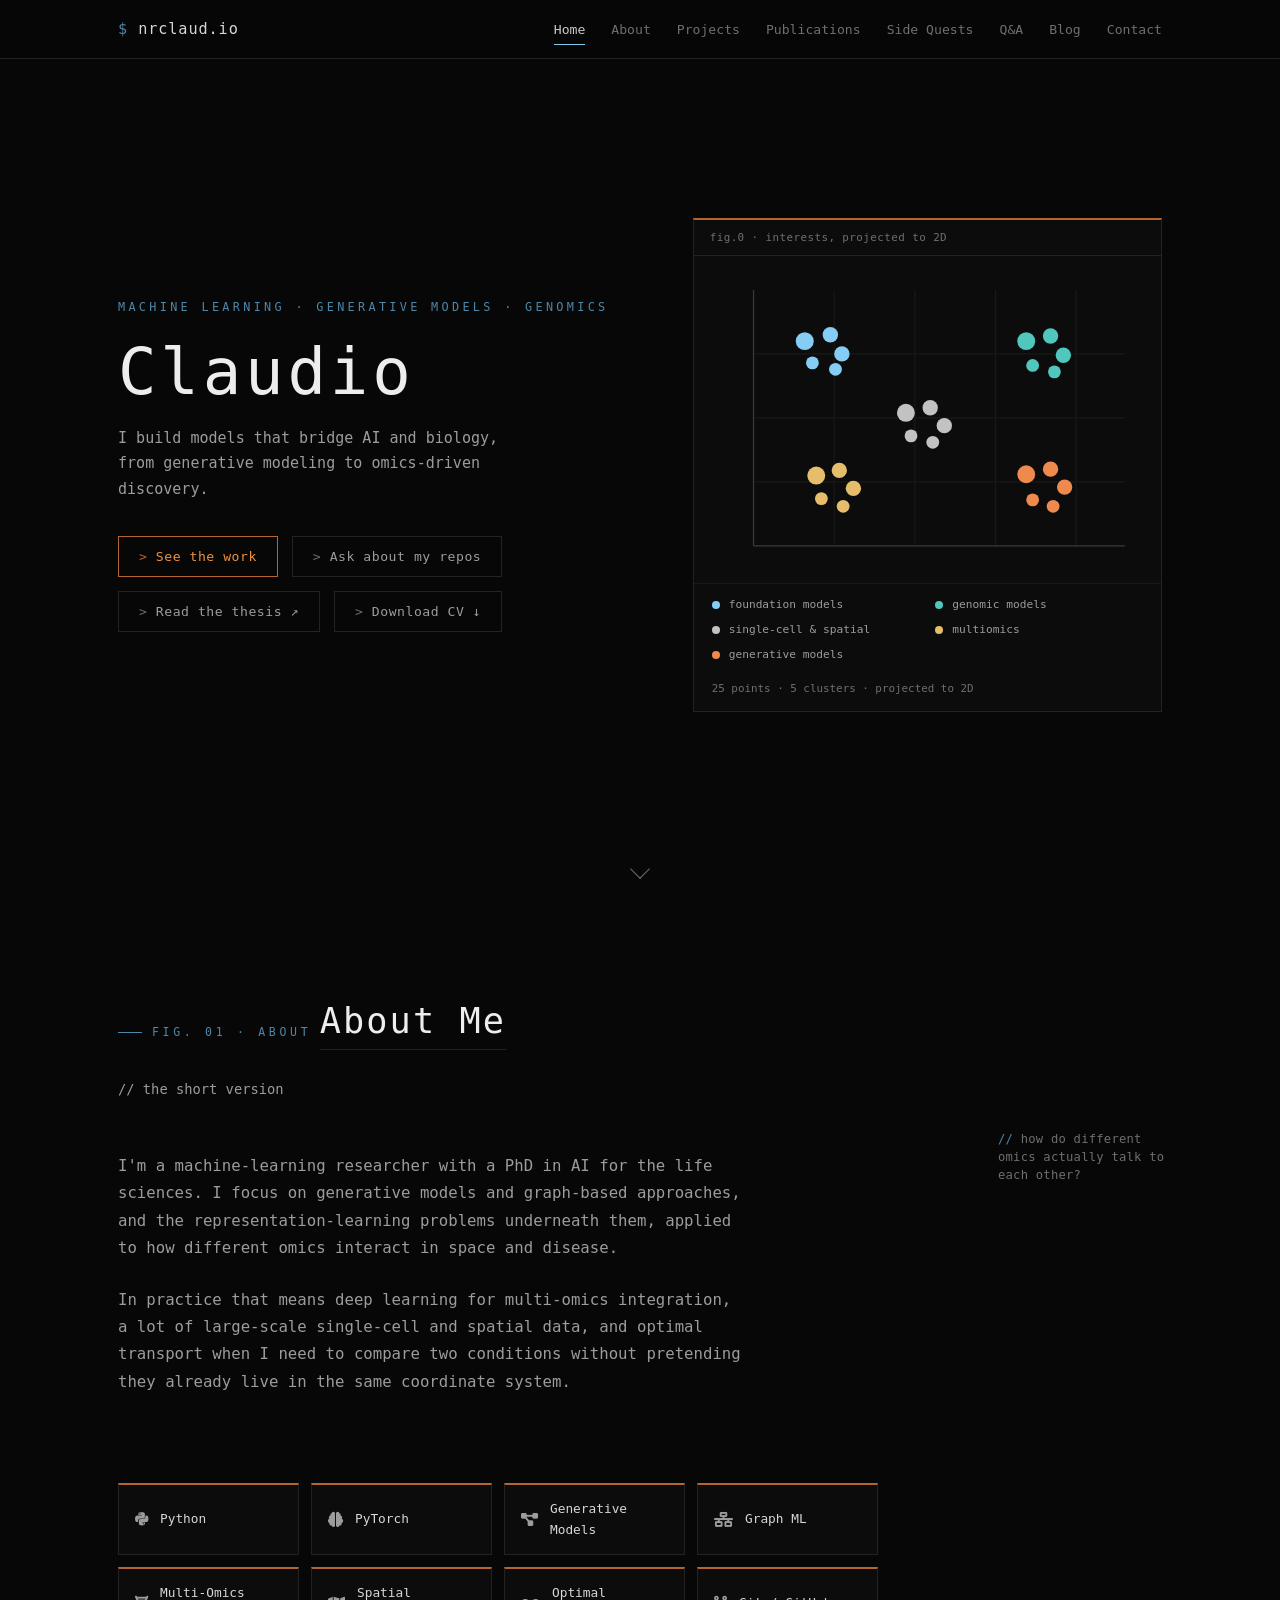
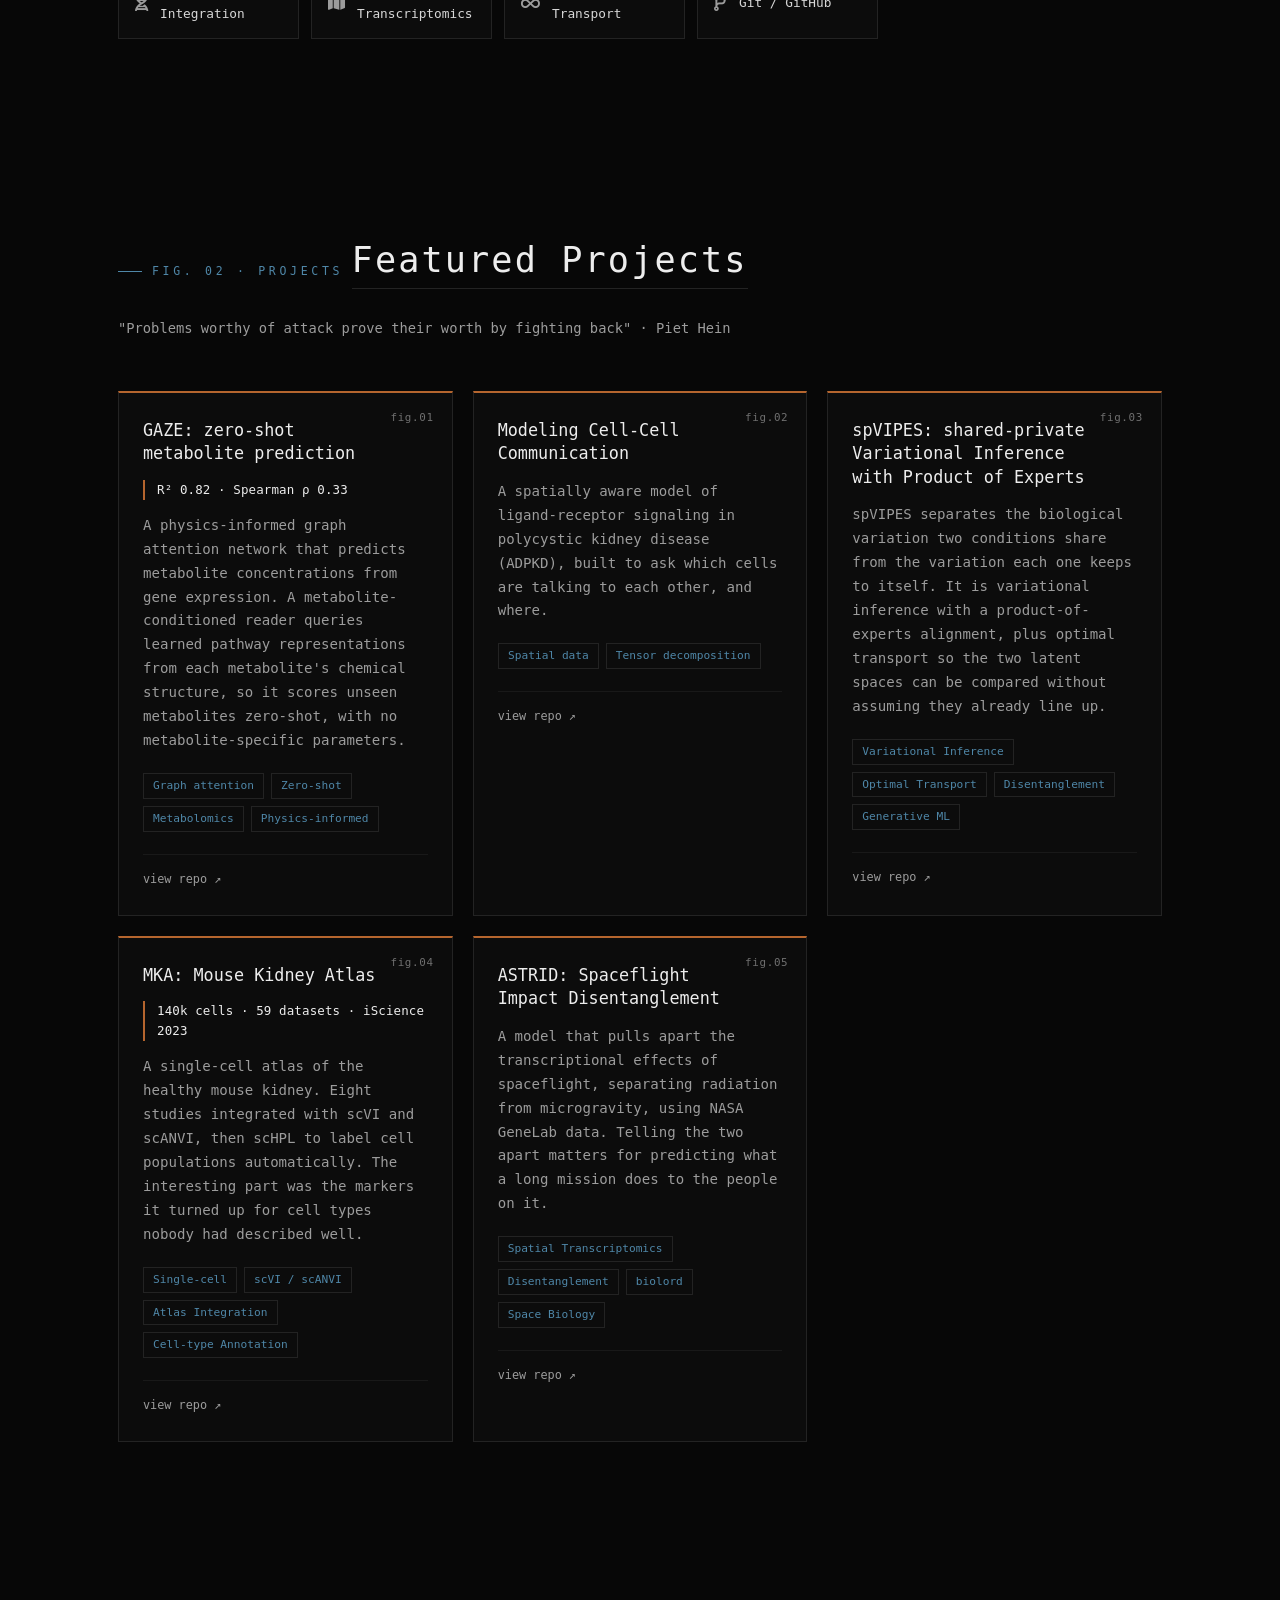
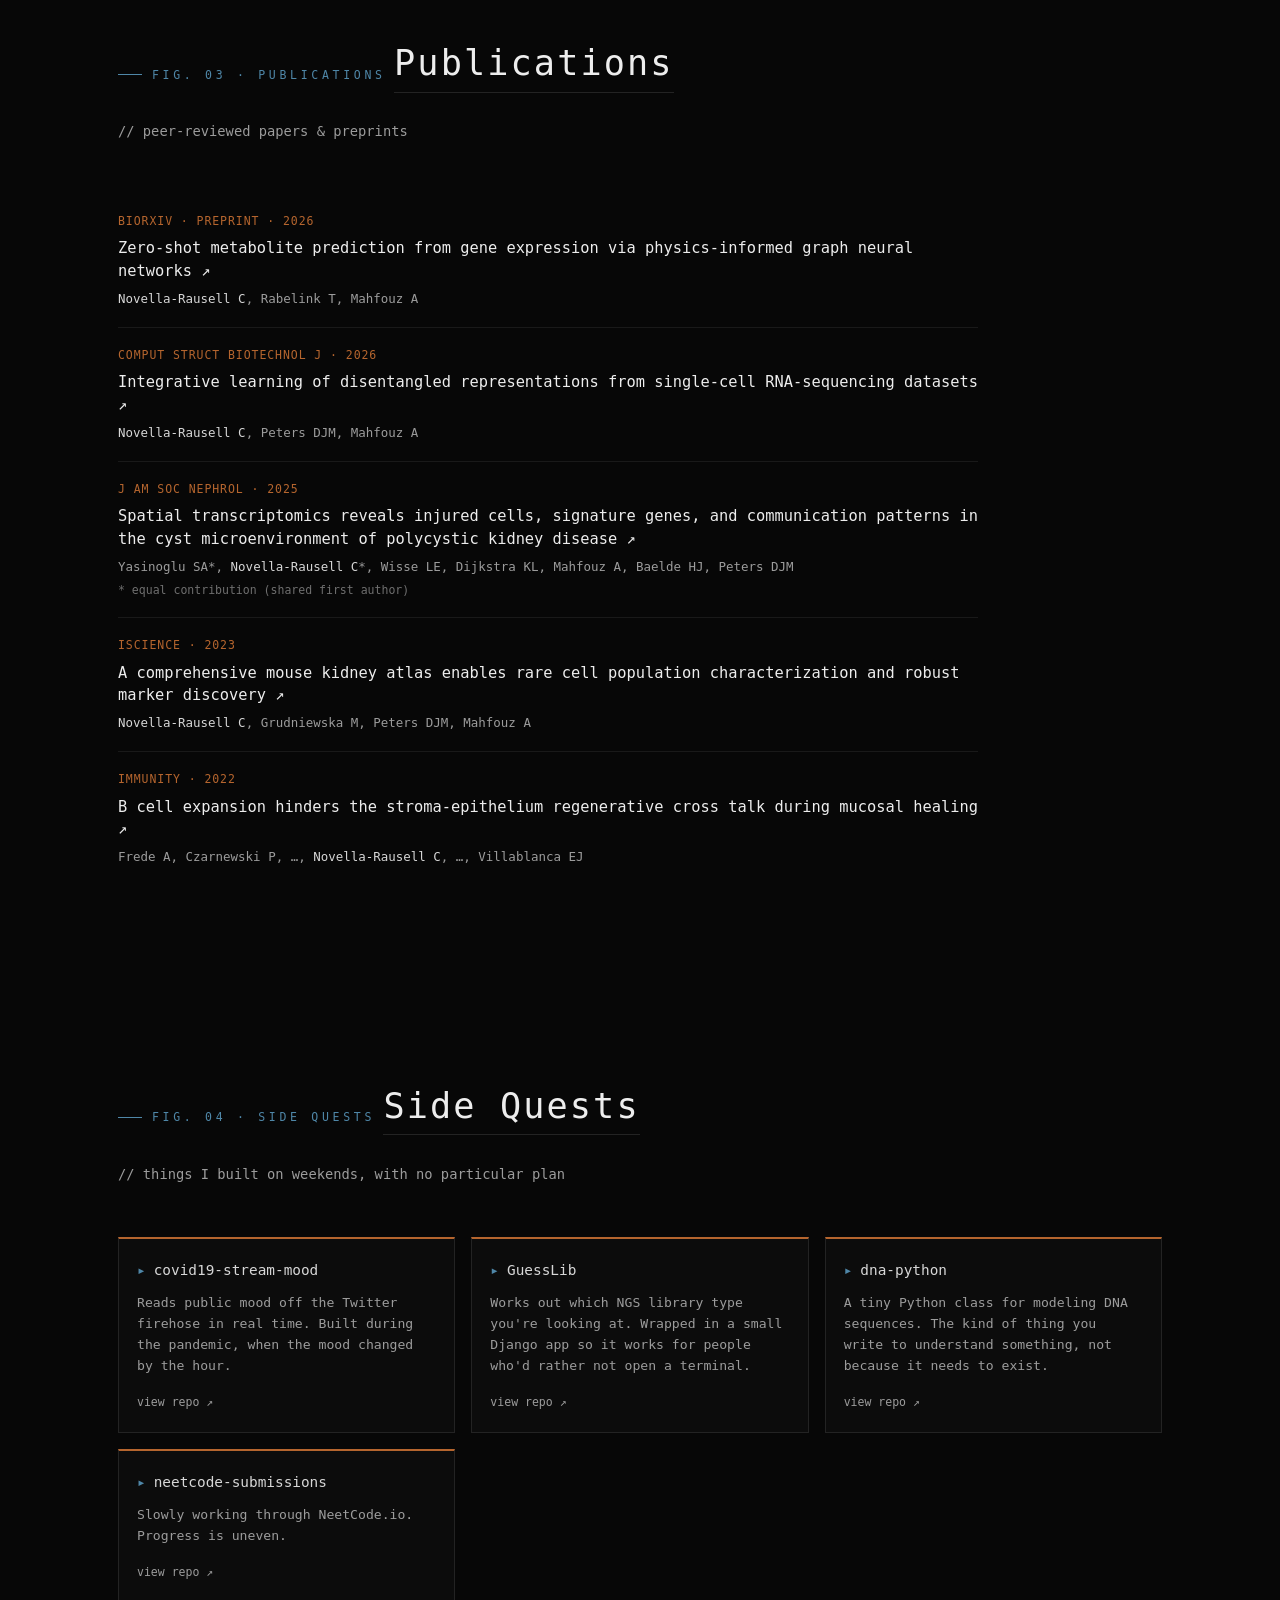
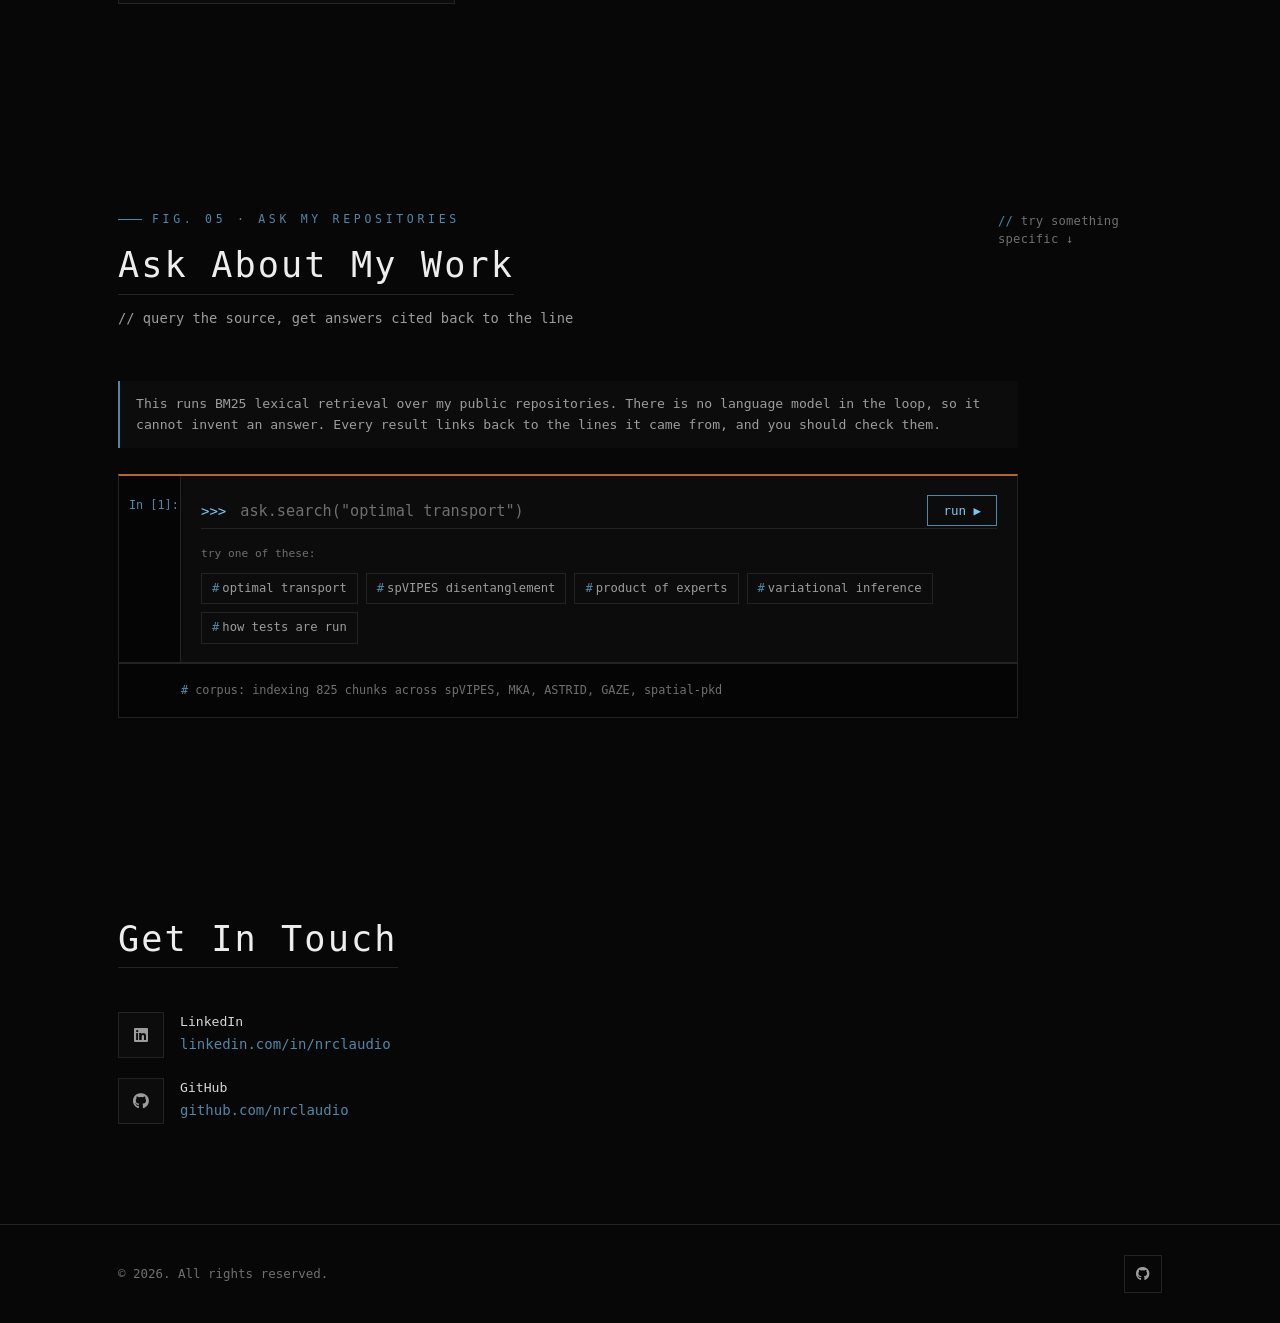
==== commit 23e2f4e8: "Remove the contact form that never sent anything The form had no action attribute and the submit han" ====
--- a/index.html
+++ b/index.html
@@ -434,21 +434,6 @@
                     </div>
                 </div>
             </div>
-            <form class="contact-form">
-                <div class="form-group">
-                    <input type="text" id="name" name="name" placeholder="Your Name" required>
-                </div>
-                <div class="form-group">
-                    <input type="email" id="email" name="email" placeholder="Your Email" required>
-                </div>
-                <div class="form-group">
-                    <input type="text" id="subject" name="subject" placeholder="Subject" required>
-                </div>
-                <div class="form-group">
-                    <textarea id="message" name="message" placeholder="Your Message" rows="5" required></textarea>
-                </div>
-                <button type="submit" class="btn btn-primary">Send Message</button>
-            </form>
         </div>
     </div>
 </section>
--- a/css/style.css
+++ b/css/style.css
@@ -709,7 +709,7 @@
 /* ------- Contact --------------------------------------------------------- */
 
 .contact { padding: 100px 0; }
-.contact-content { display: grid; grid-template-columns: 1fr 1.2fr; gap: 52px; }
+.contact-content { display: grid; gap: 52px; }
 .contact-info { display: flex; flex-direction: column; gap: 20px; }
 .contact-item { display: flex; align-items: center; gap: 16px; }
 .contact-icon {
@@ -733,23 +733,6 @@
 .contact-details a { color: var(--blue-dim); border-bottom: 1px solid transparent; transition: color 0.16s ease, border-color 0.16s ease; }
 .contact-details a:hover { color: var(--blue); border-color: var(--blue-dim); }
 
-.contact-form { display: flex; flex-direction: column; gap: 18px; }
-.form-group input, .form-group textarea {
-    width: 100%;
-    padding: 9px 2px;
-    font-family: var(--mono);
-    font-size: 0.88rem;
-    color: var(--fg);
-    background: transparent;
-    border: none;
-    border-bottom: 1px solid var(--line);
-    transition: border-color 0.16s ease;
-}
-.form-group input::placeholder, .form-group textarea::placeholder { color: var(--faint); }
-.form-group input:focus, .form-group textarea:focus { outline: none; border-bottom-color: var(--blue-dim); }
-.form-group textarea { resize: vertical; min-height: 110px; }
-.contact-form .btn { align-self: flex-start; margin-top: 6px; }
-
 /* ------- Footer ---------------------------------------------------------- */
 
 .footer {
@@ -799,7 +782,6 @@
 @media (max-width: 900px) {
     .hero-container { grid-template-columns: 1fr; gap: 40px; }
     .hero-figure { max-width: 440px; }
-    .contact-content { grid-template-columns: 1fr; }
 }
 
 @media (max-width: 768px) {
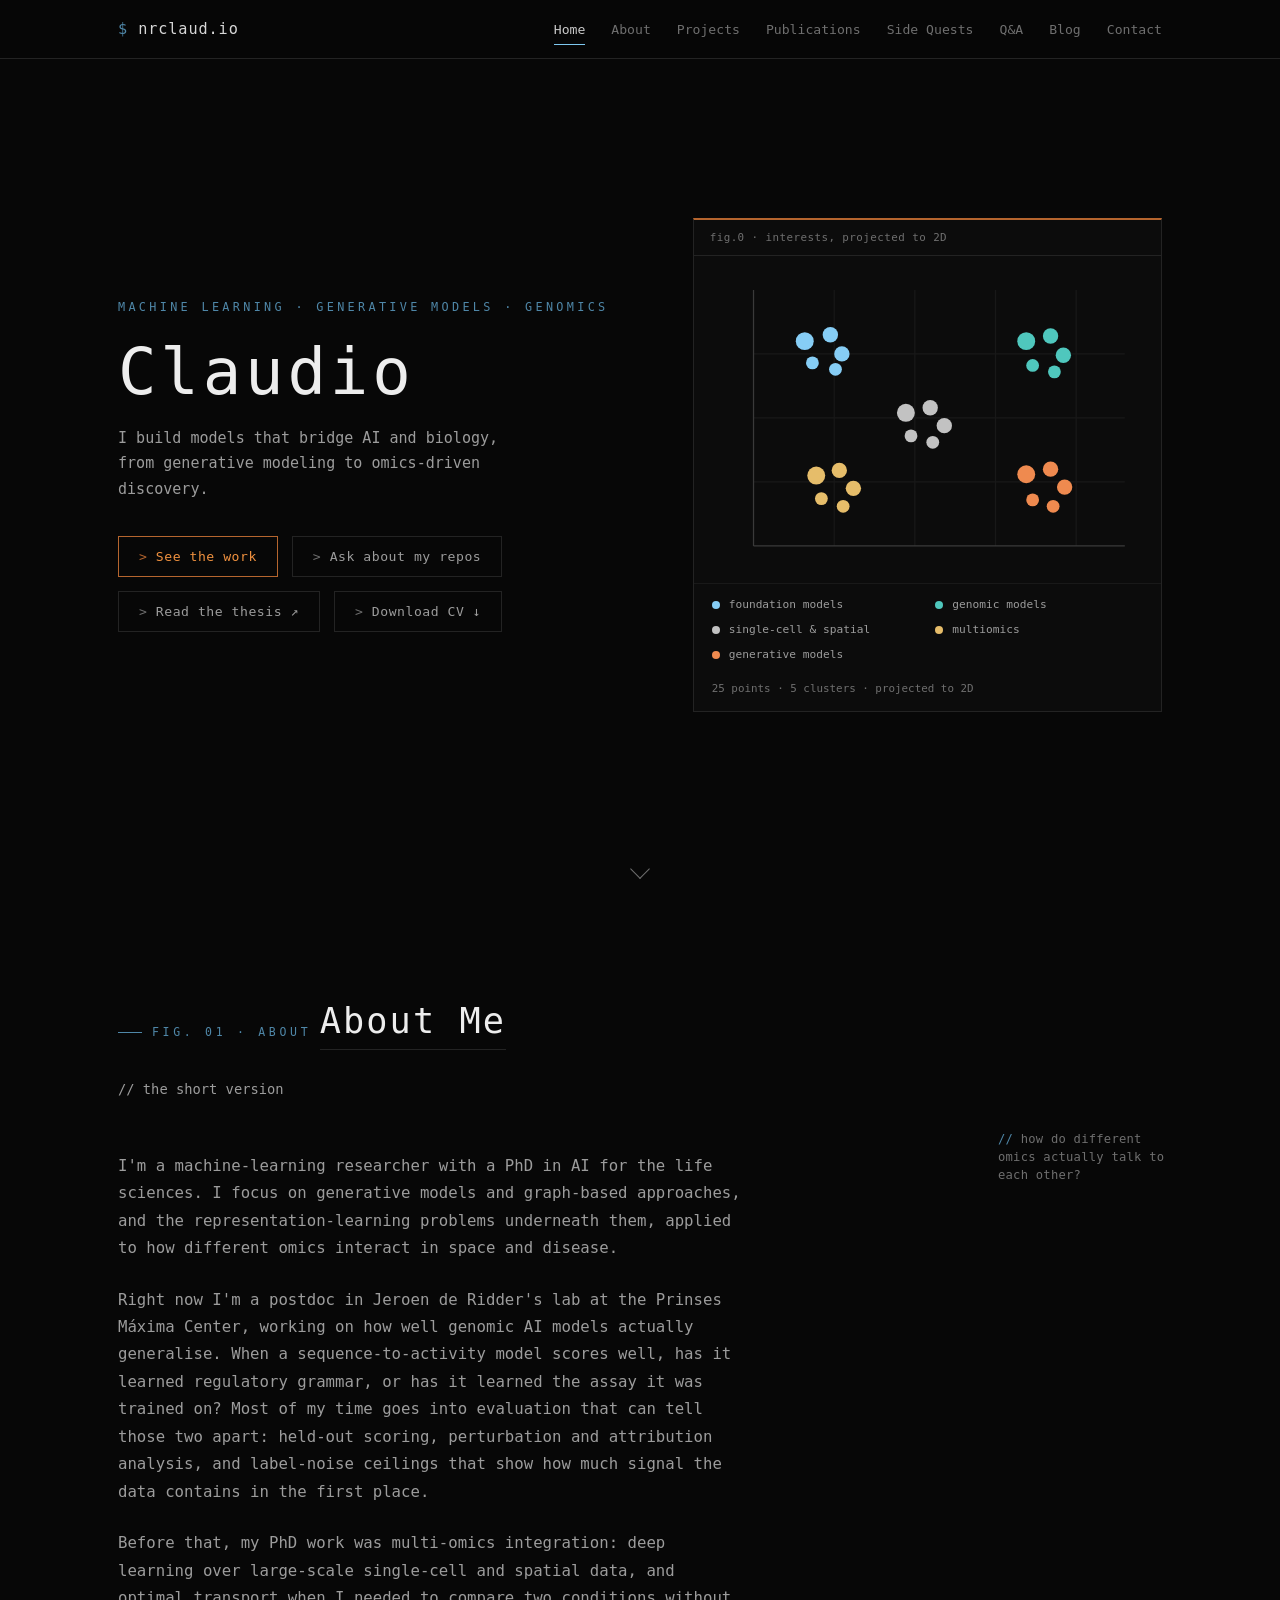
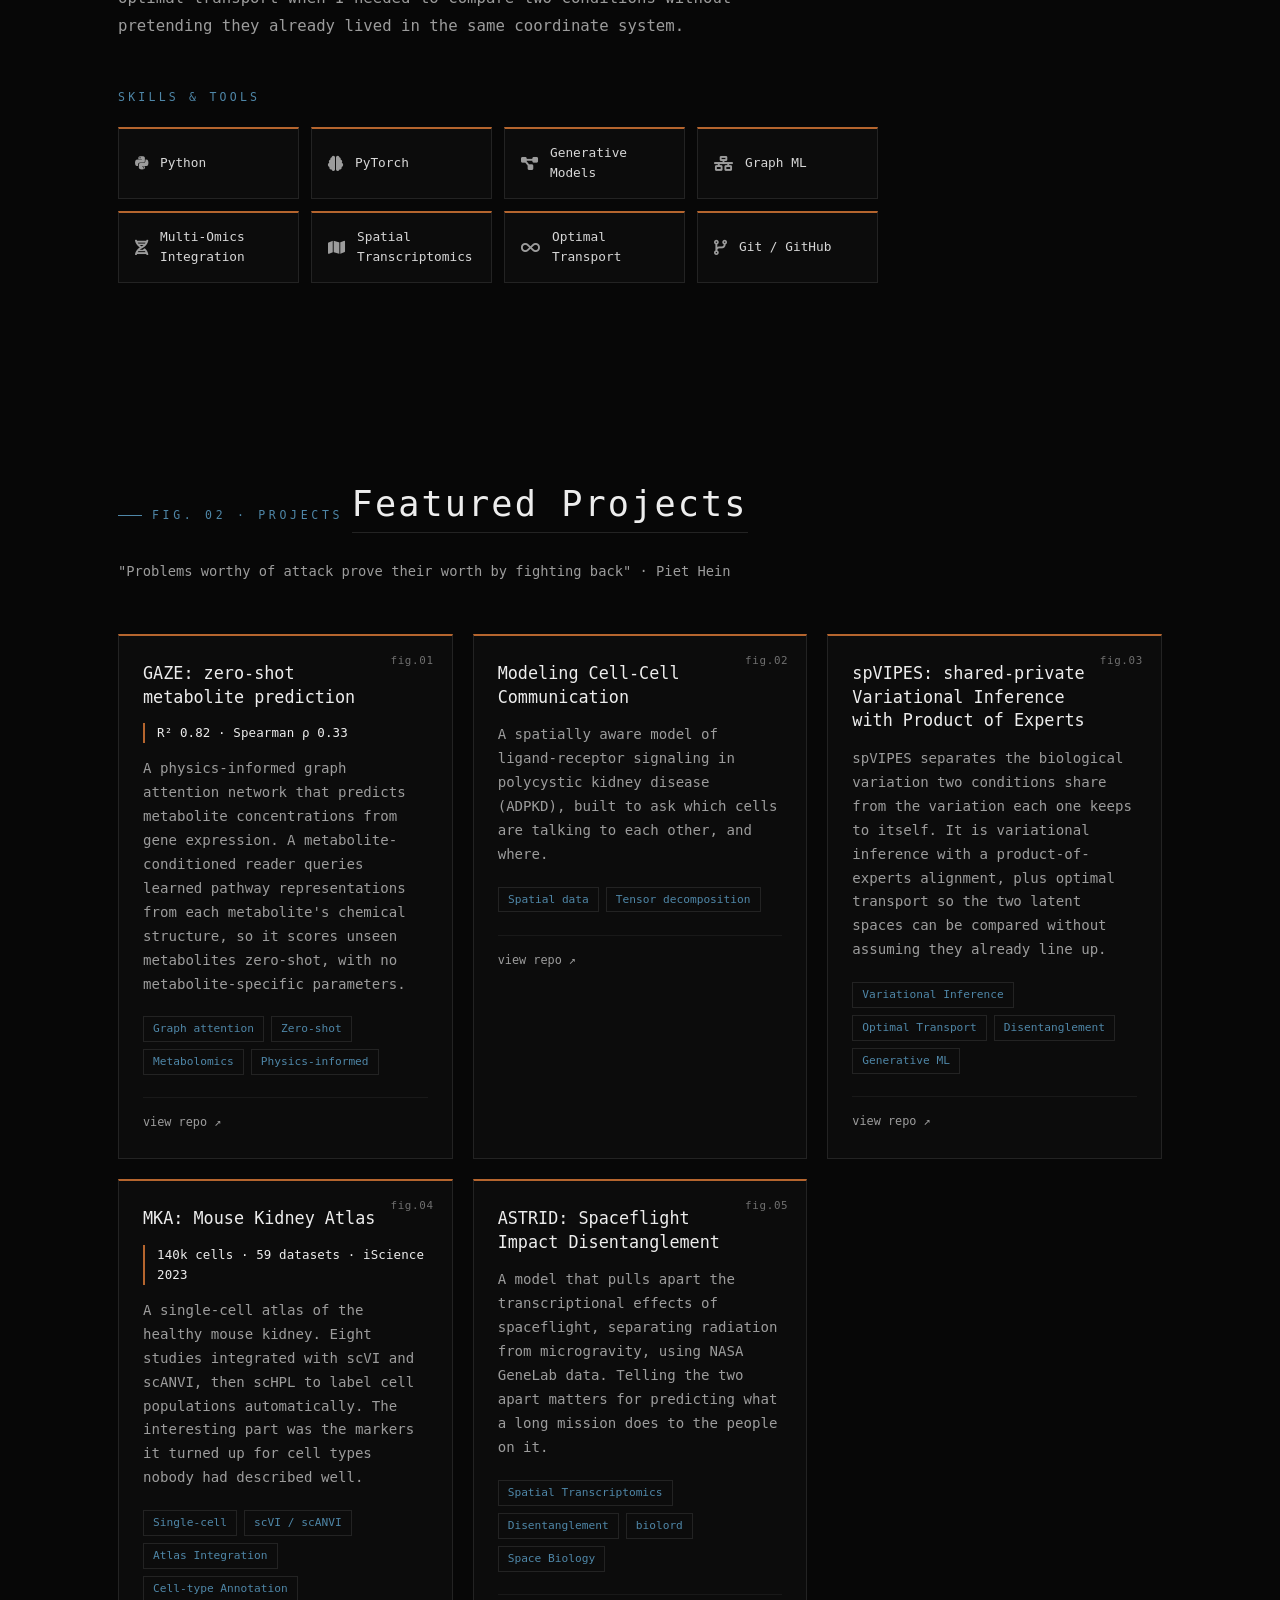
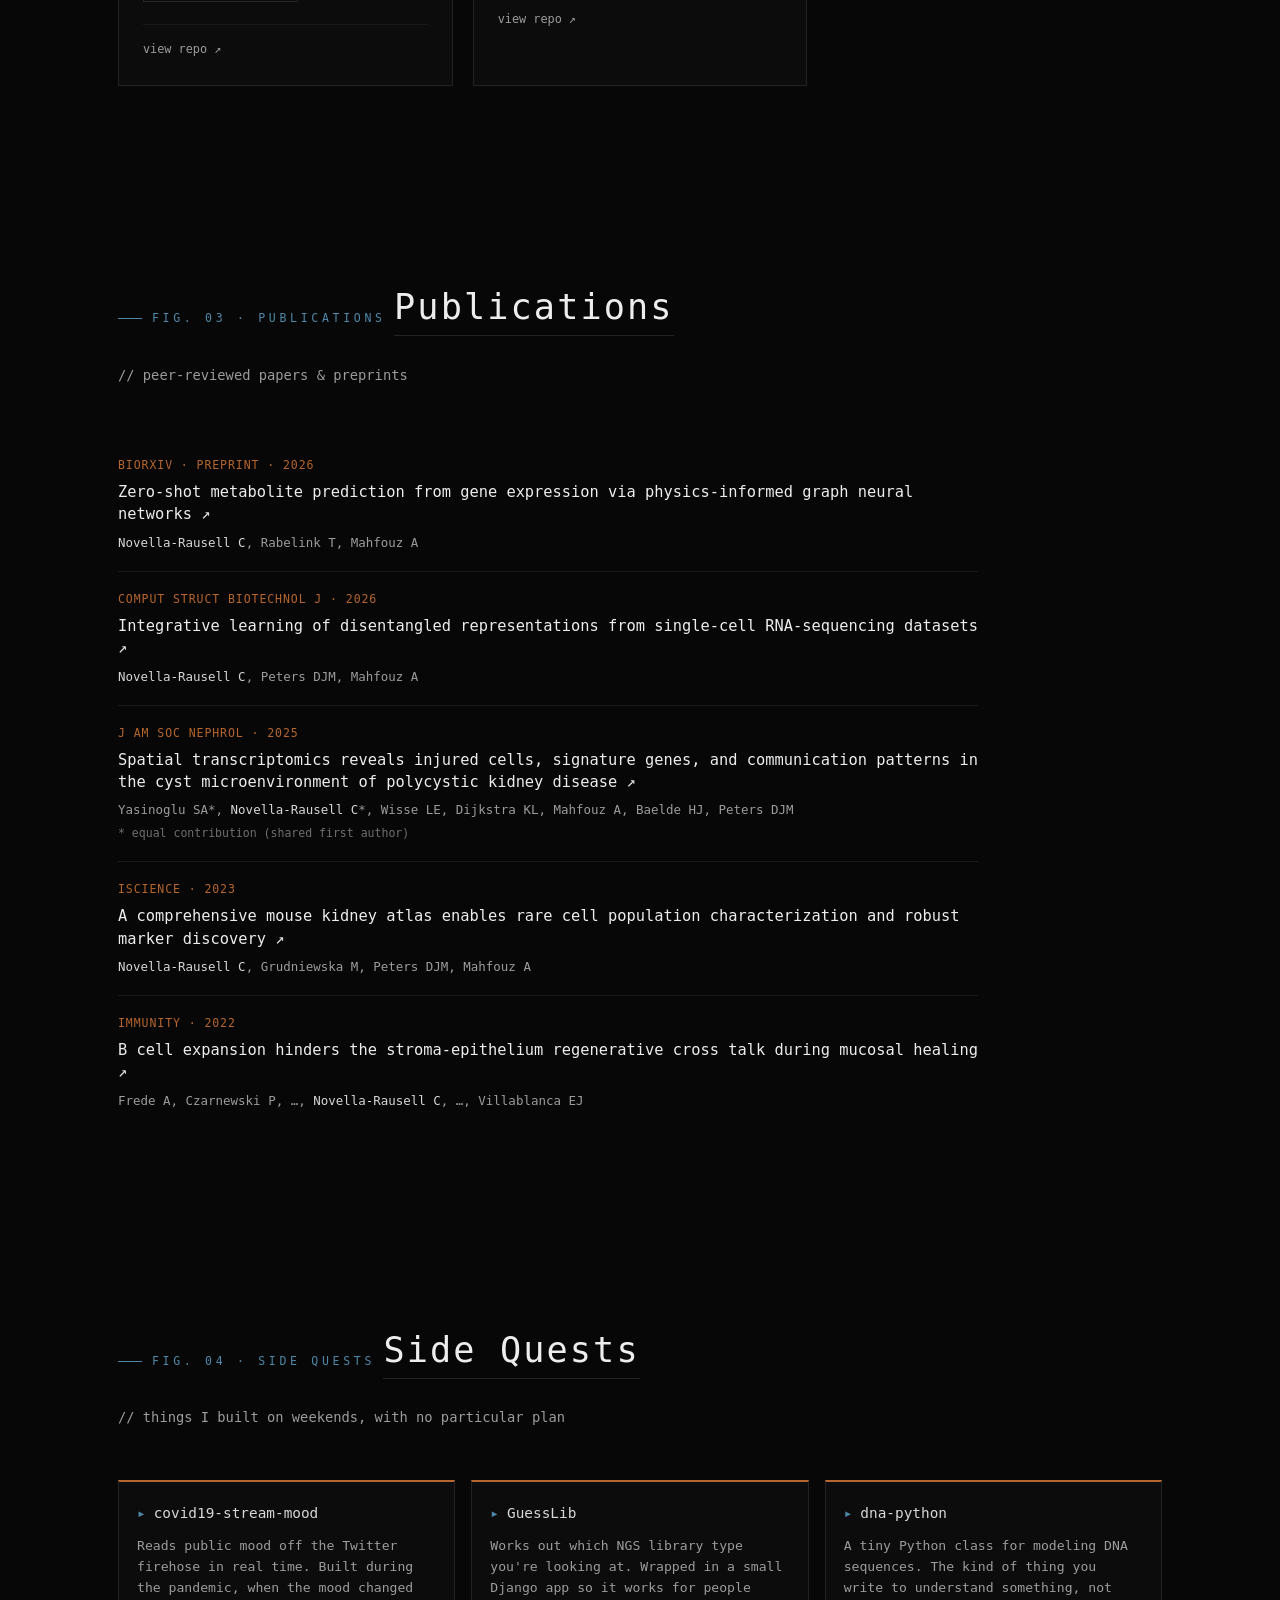
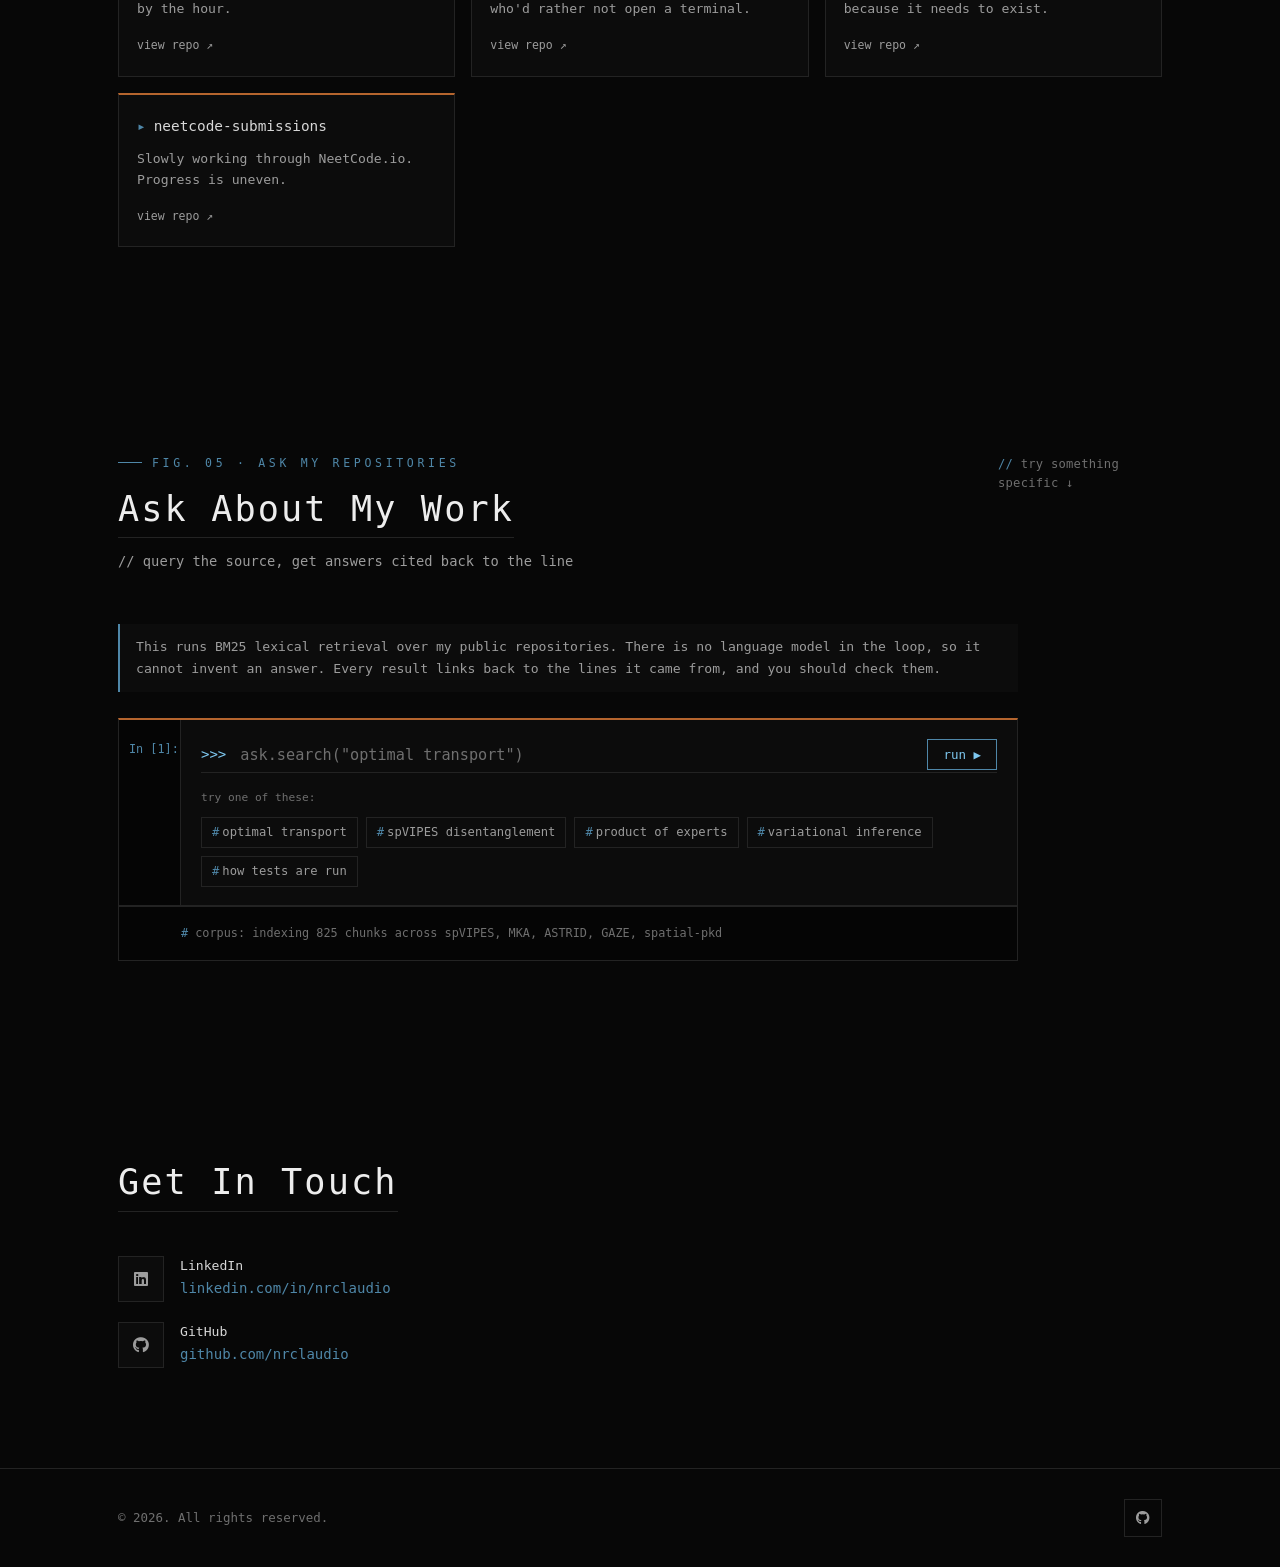
==== commit 2f0d9757: "Add postdoc work to About The About section described only PhD-era work. Add the current postdoc (ge" ====
--- a/index.html
+++ b/index.html
@@ -153,9 +153,17 @@
                     problems underneath them, applied to how different omics interact in space and disease.
                 </p>
                 <p>
-                    In practice that means deep learning for multi-omics integration, a lot of large-scale
-                    single-cell and spatial data, and optimal transport when I need to compare two conditions
-                    without pretending they already live in the same coordinate system.
+                    Right now I'm a postdoc in Jeroen de Ridder's lab at the Prinses M&aacute;xima Center,
+                    working on how well genomic AI models actually generalise. When a sequence-to-activity
+                    model scores well, has it learned regulatory grammar, or has it learned the assay it was
+                    trained on? Most of my time goes into evaluation that can tell those two apart: held-out
+                    scoring, perturbation and attribution analysis, and label-noise ceilings that show how
+                    much signal the data contains in the first place.
+                </p>
+                <p>
+                    Before that, my PhD work was multi-omics integration: deep learning over large-scale
+                    single-cell and spatial data, and optimal transport when I needed to compare two conditions
+                    without pretending they already lived in the same coordinate system.
                 </p>
 
                 <div class="skills">
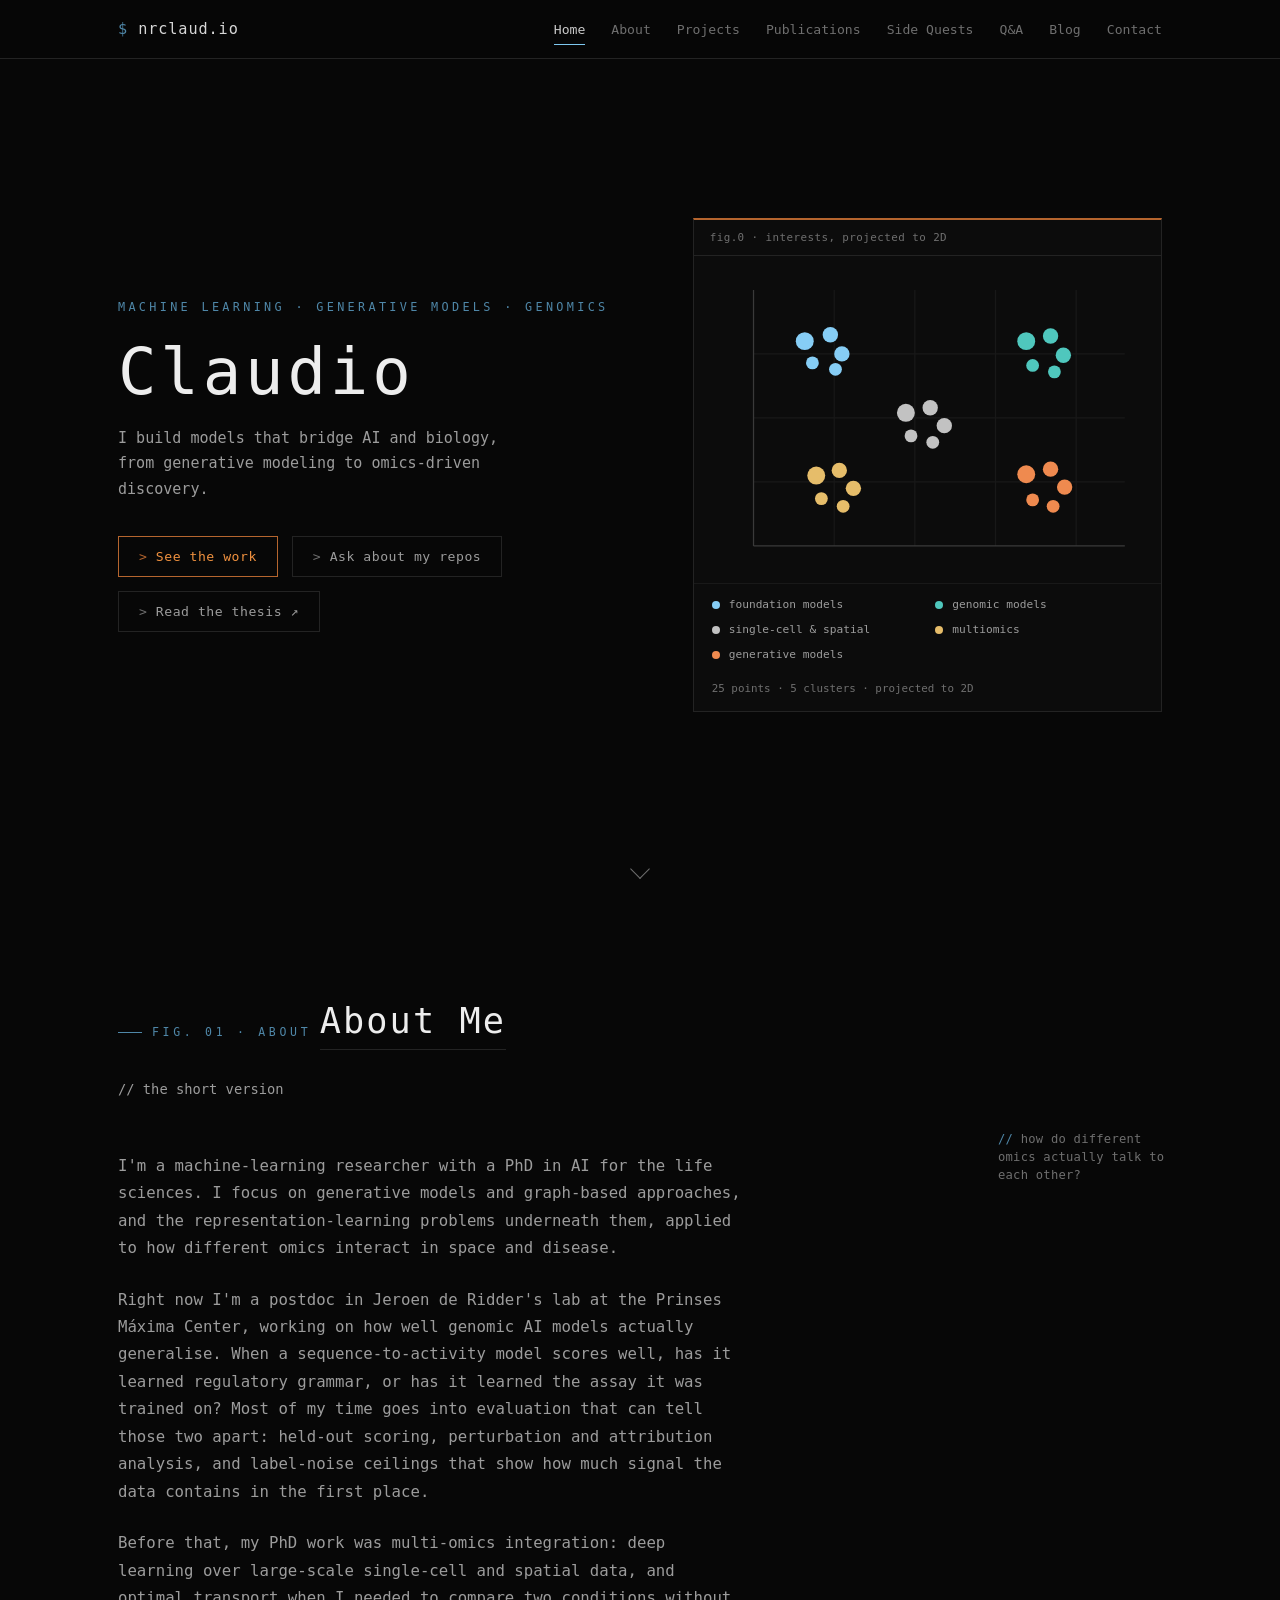
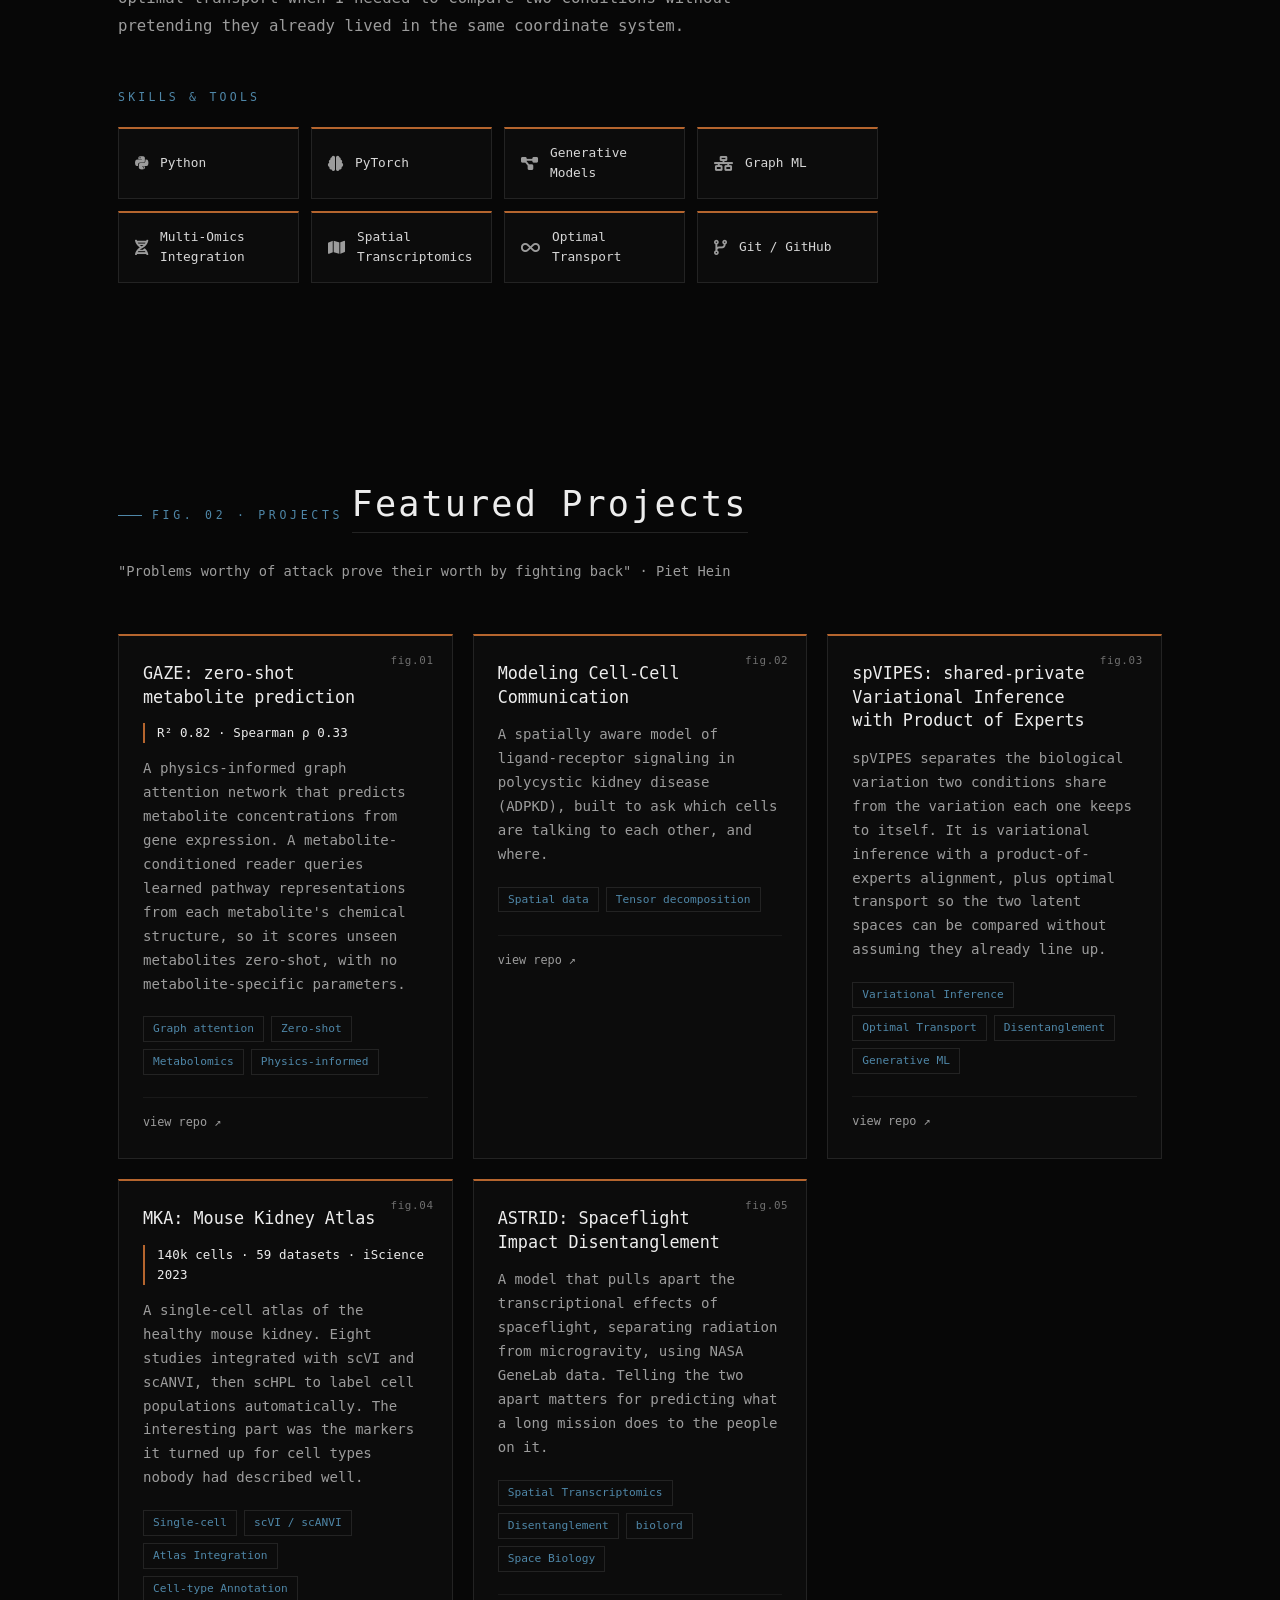
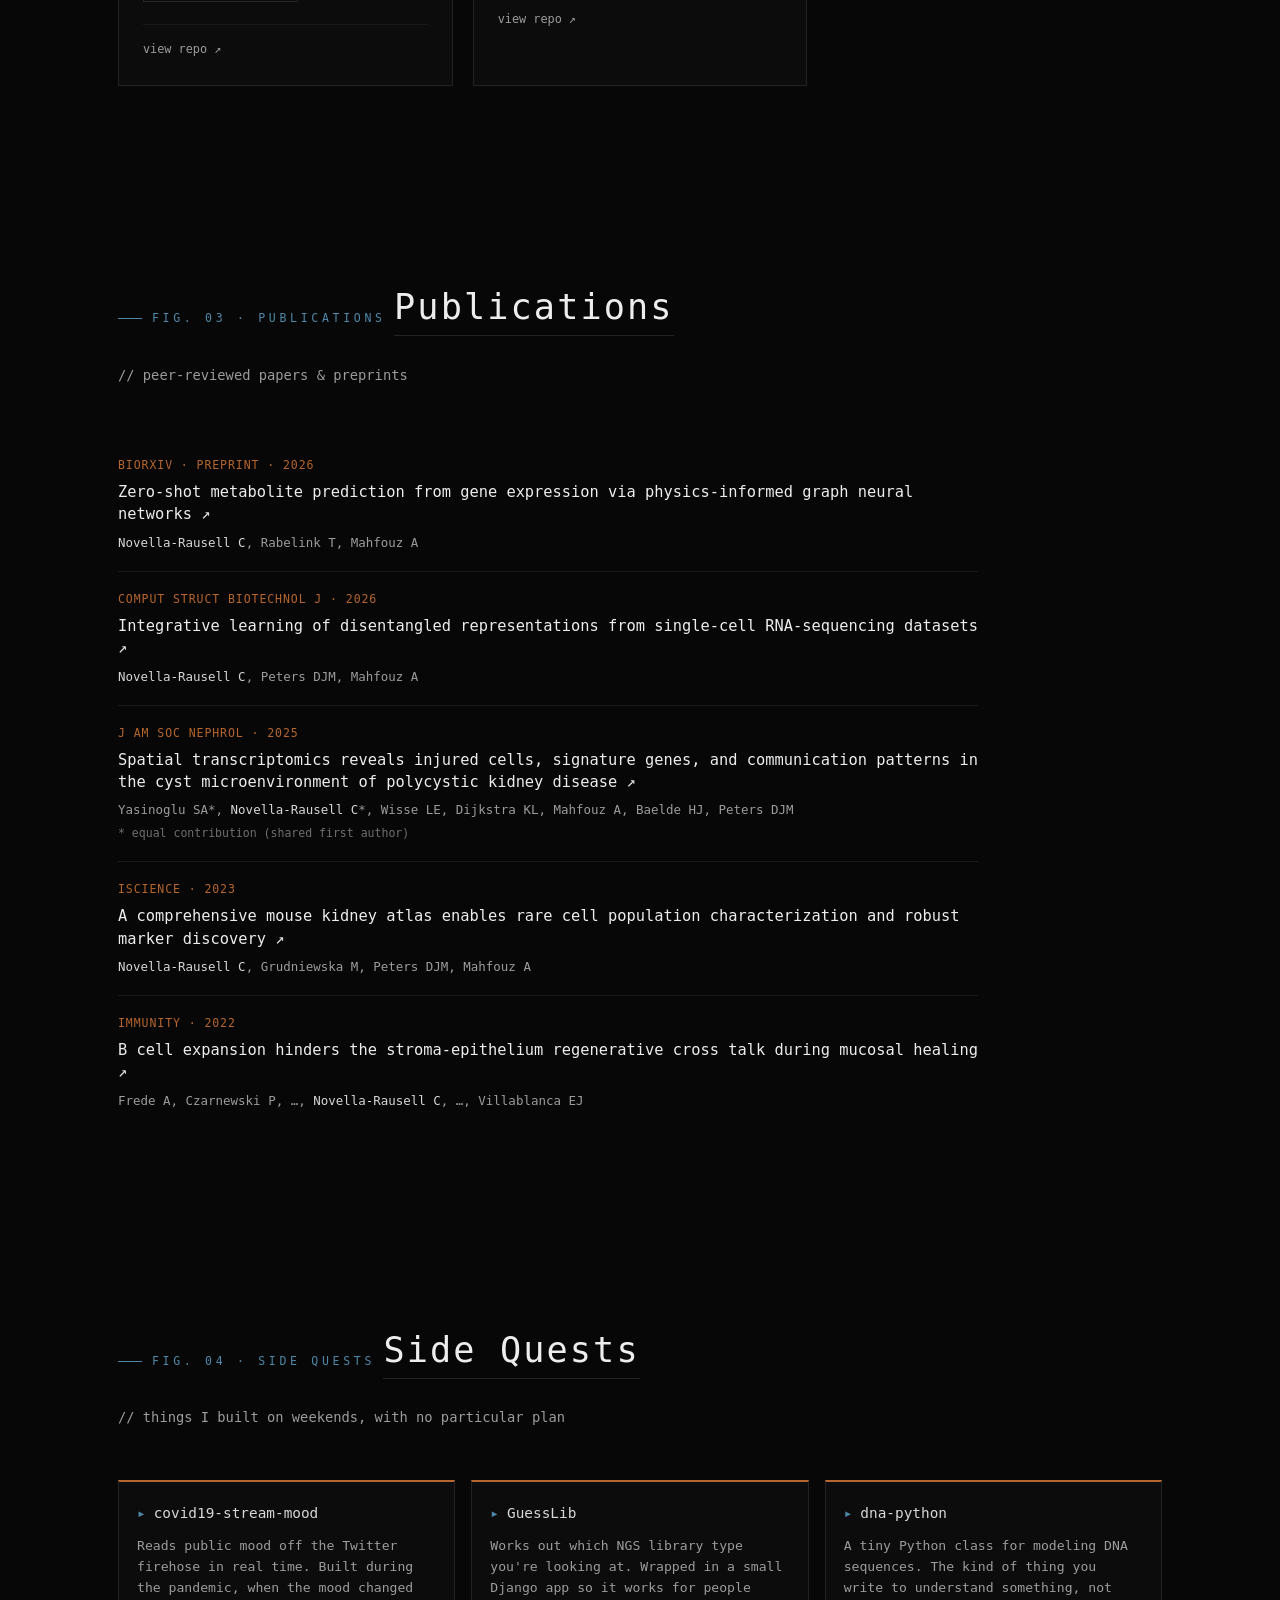
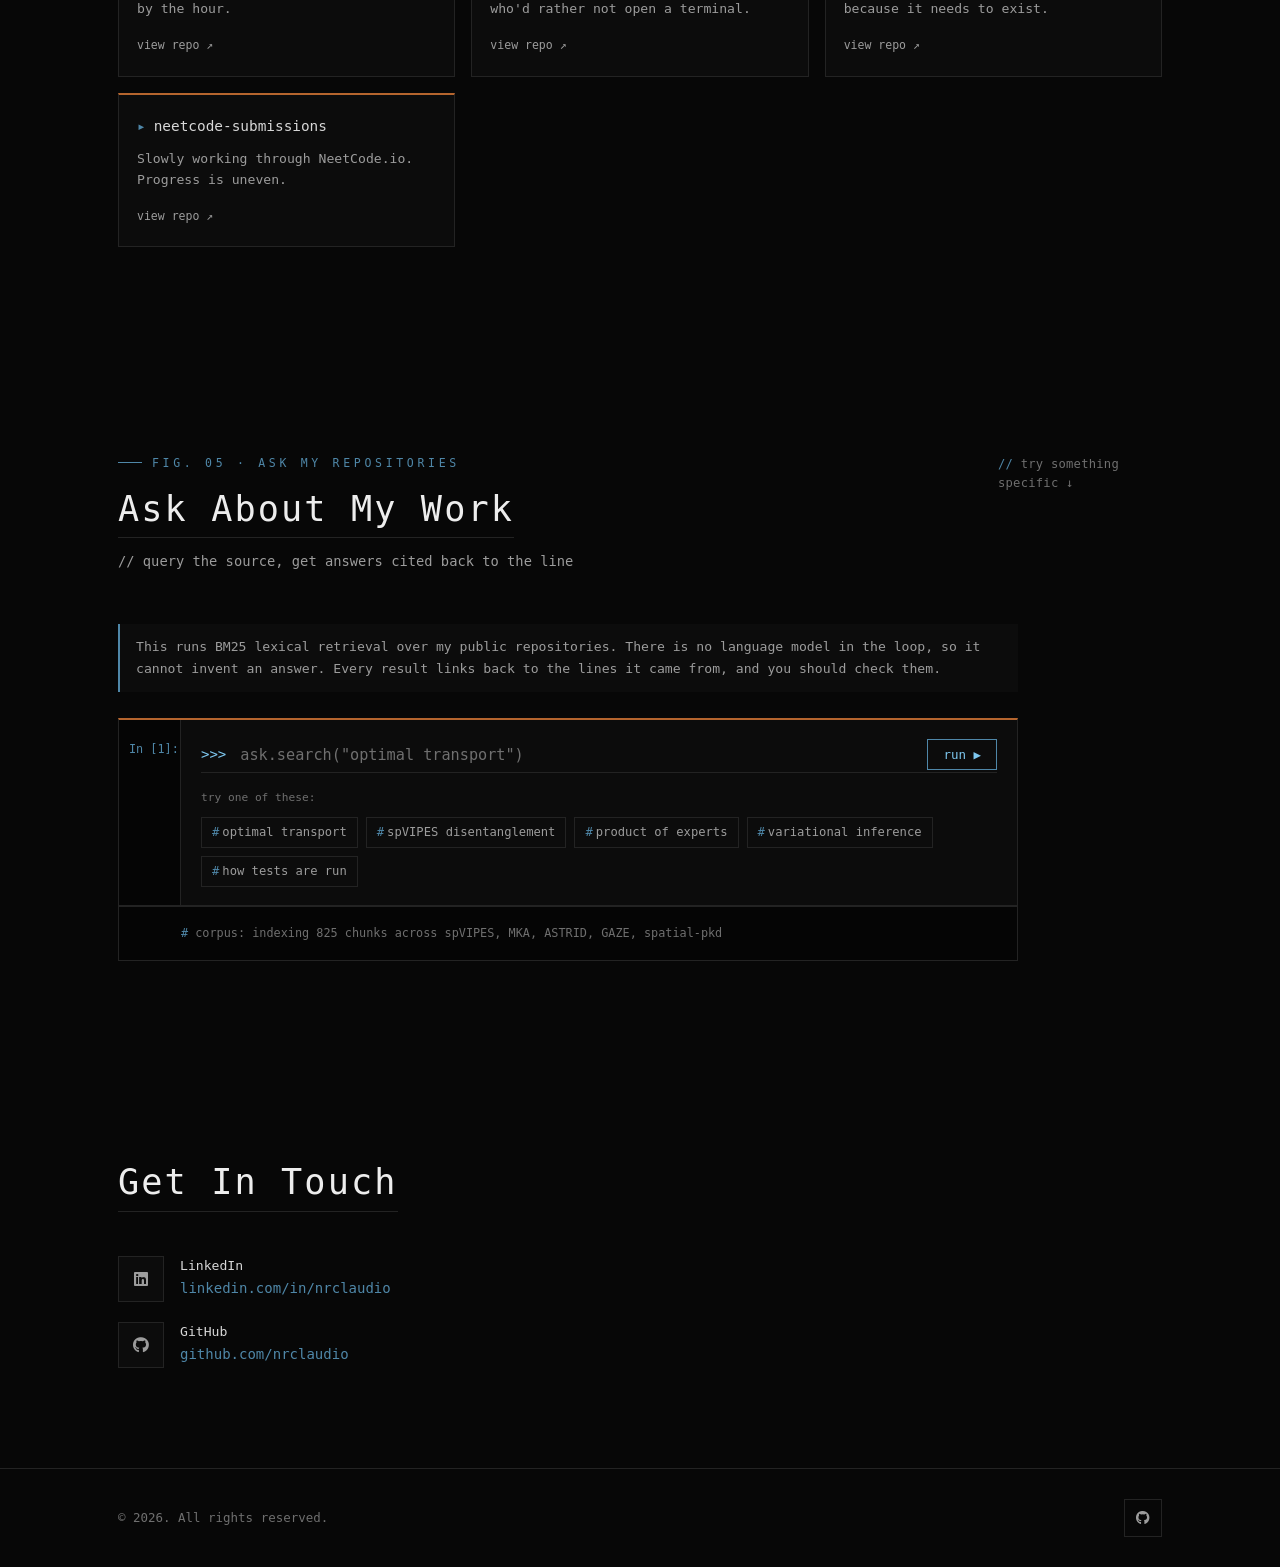
==== commit 86c2c9c3: "Remove the CV from the site cv.pdf was served at nrclaud.io/cv.pdf and linked from the hero. Page on" ====
--- a/index.html
+++ b/index.html
@@ -60,7 +60,6 @@
                 <a href="#projects" class="btn btn-primary">See the work</a>
                 <a href="#qa" class="btn btn-secondary">Ask about my repos</a>
                 <a href="https://scholarlypublications.universiteitleiden.nl/handle/1887/4247894" class="btn btn-secondary" target="_blank" rel="noopener">Read the thesis &#8599;</a>
-                <a href="cv.pdf" class="btn btn-secondary" download="Claudio-CV.pdf">Download CV &#8595;</a>
             </div>
         </div>
 
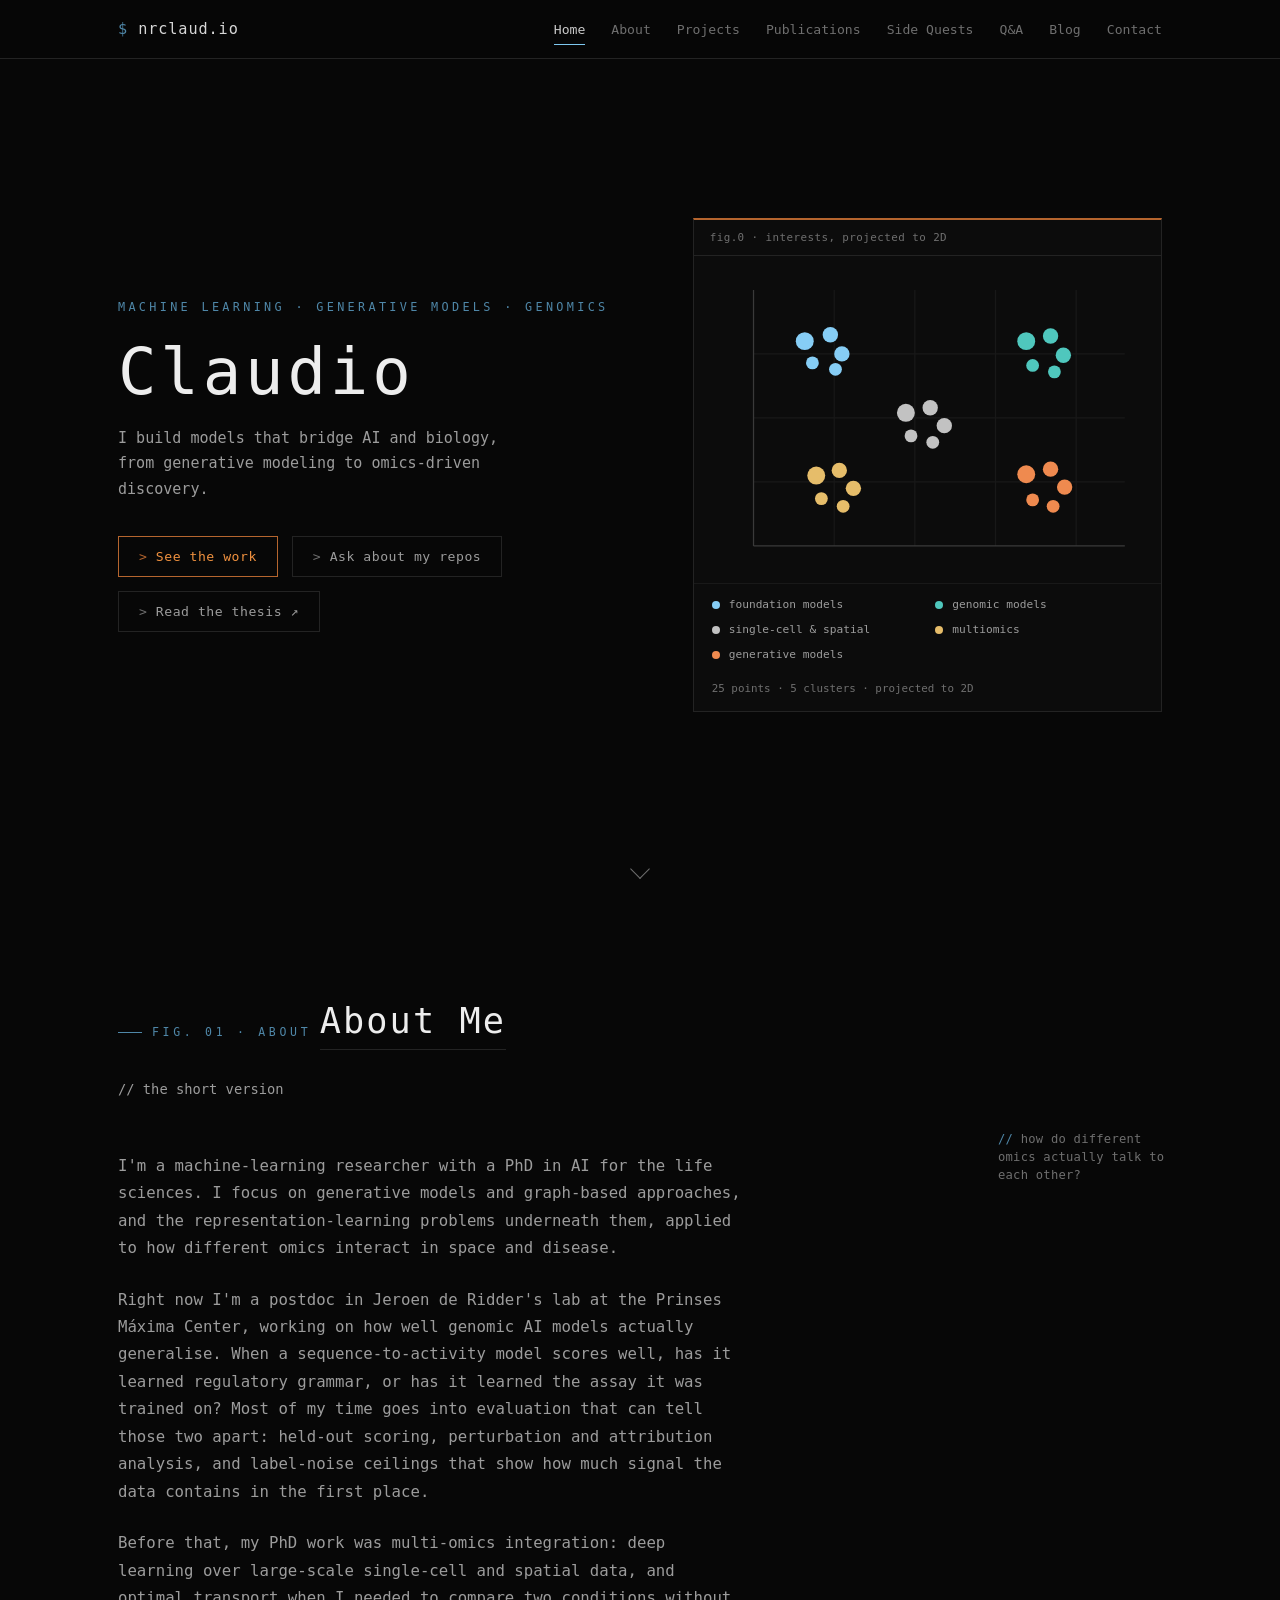
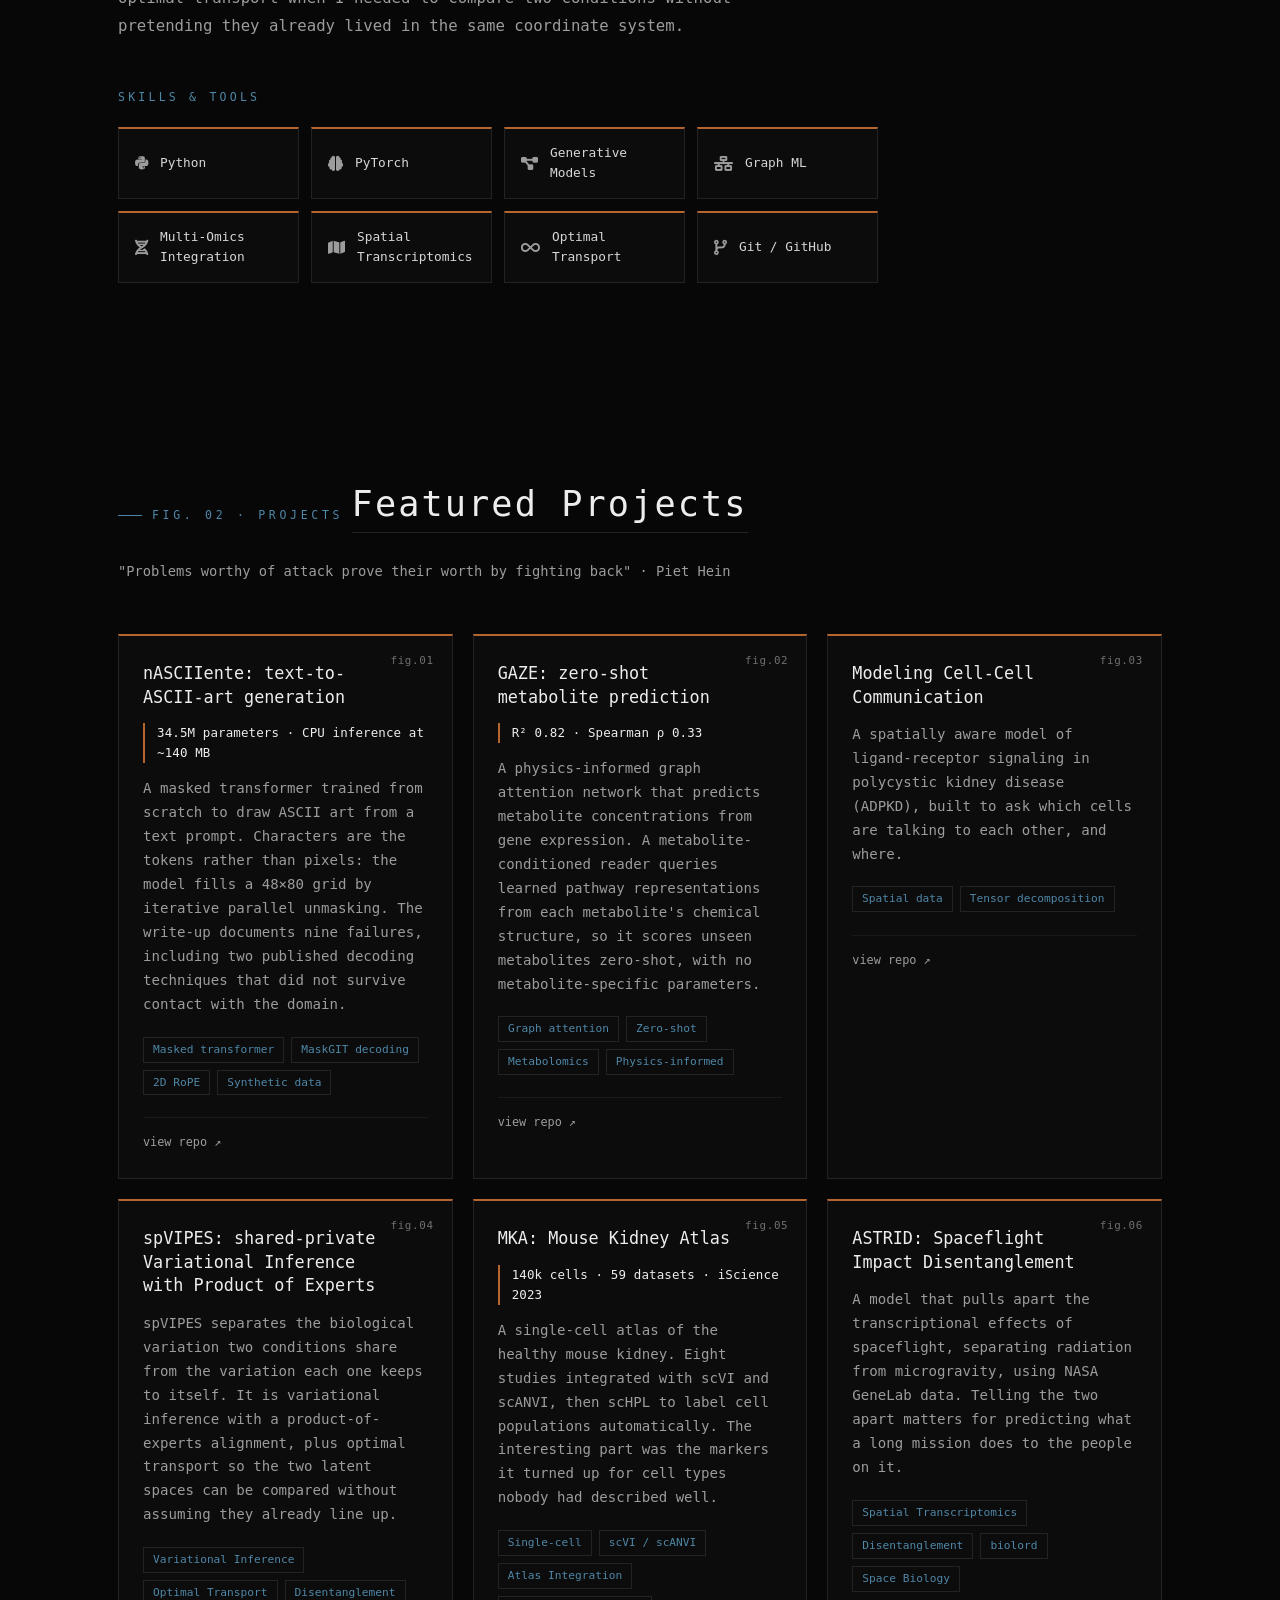
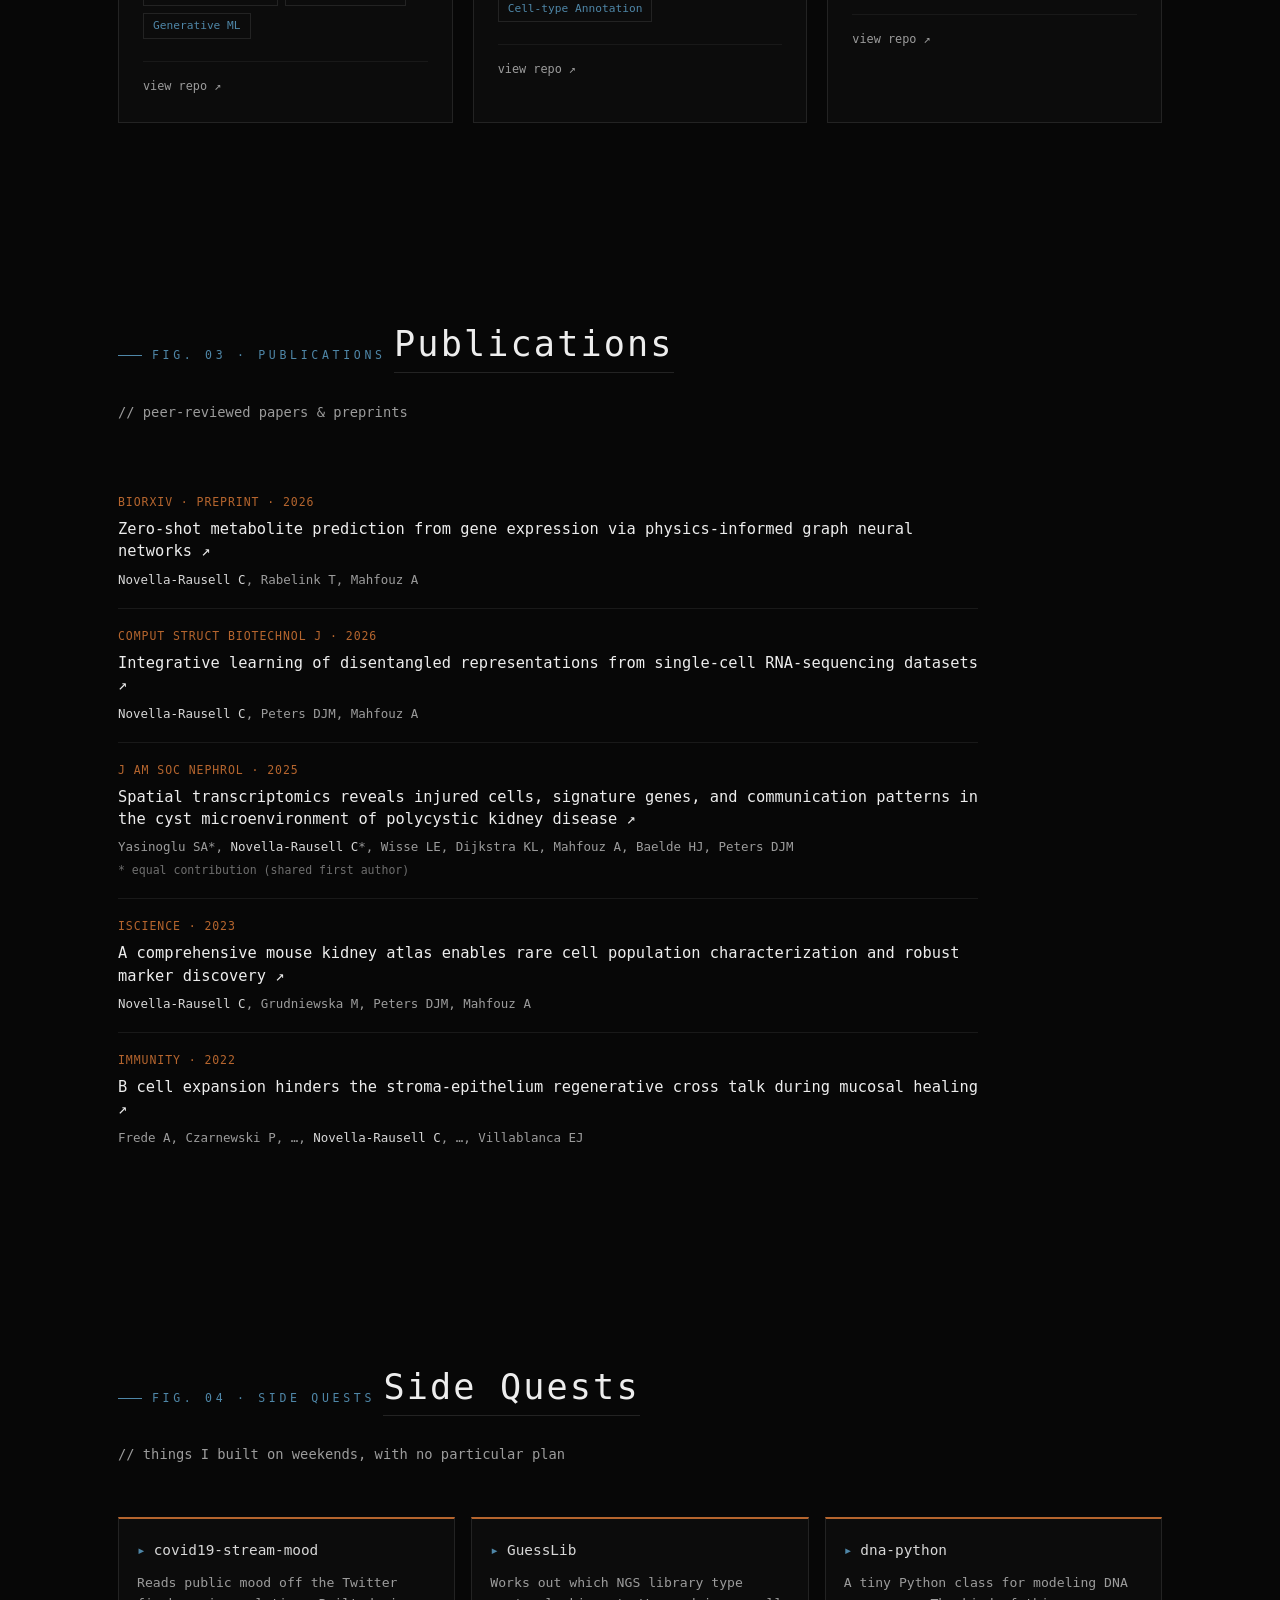
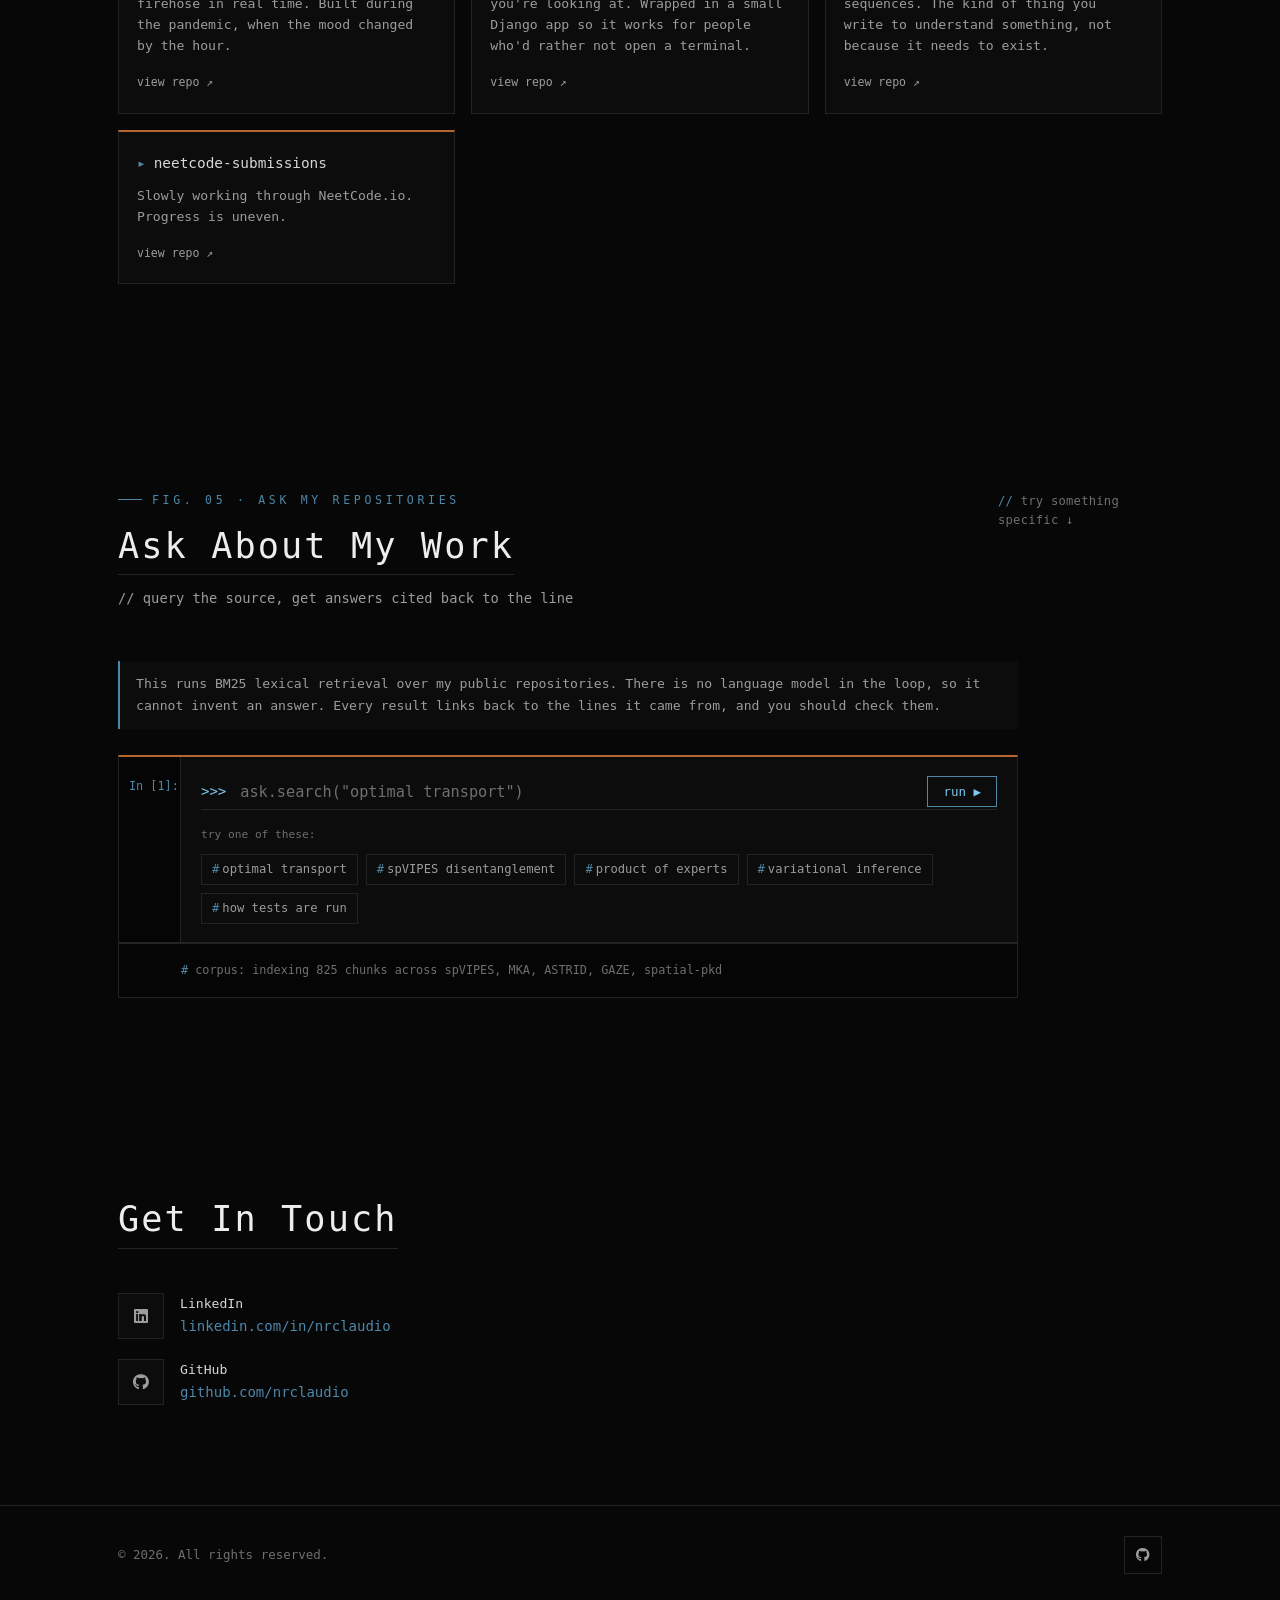
==== commit cecc3dc7: "Add nASCIIente to Projects and the Q&A index The white paper is now published at nrclaud.io/nasciien" ====
--- a/index.html
+++ b/index.html
@@ -192,6 +192,26 @@
             <p class="section-subtitle">"Problems worthy of attack prove their worth by fighting back" &middot; Piet Hein</p>
         </div>
         <div class="projects-grid">
+            <a class="project-card" href="/nasciiente/">
+                <div class="project-content">
+                    <h3 class="project-title">nASCIIente: text-to-ASCII-art generation</h3>
+                    <p class="project-metric">34.5M parameters &middot; CPU inference at ~140&nbsp;MB</p>
+                    <p class="project-description">
+                        A masked transformer trained from scratch to draw ASCII art from a
+                        text prompt. Characters are the tokens rather than pixels: the model
+                        fills a 48&times;80 grid by iterative parallel unmasking. The write-up
+                        documents nine failures, including two published decoding techniques
+                        that did not survive contact with the domain.
+                    </p>
+                    <div class="project-technologies">
+                        <span class="tech-tag">Masked transformer</span>
+                        <span class="tech-tag">MaskGIT decoding</span>
+                        <span class="tech-tag">2D RoPE</span>
+                        <span class="tech-tag">Synthetic data</span>
+                    </div>
+                </div>
+            </a>
+
             <a class="project-card" href="https://github.com/nrclaudio/GAZE" target="_blank" rel="noopener">
                 <div class="project-content">
                     <h3 class="project-title">GAZE: zero-shot metabolite prediction</h3>
